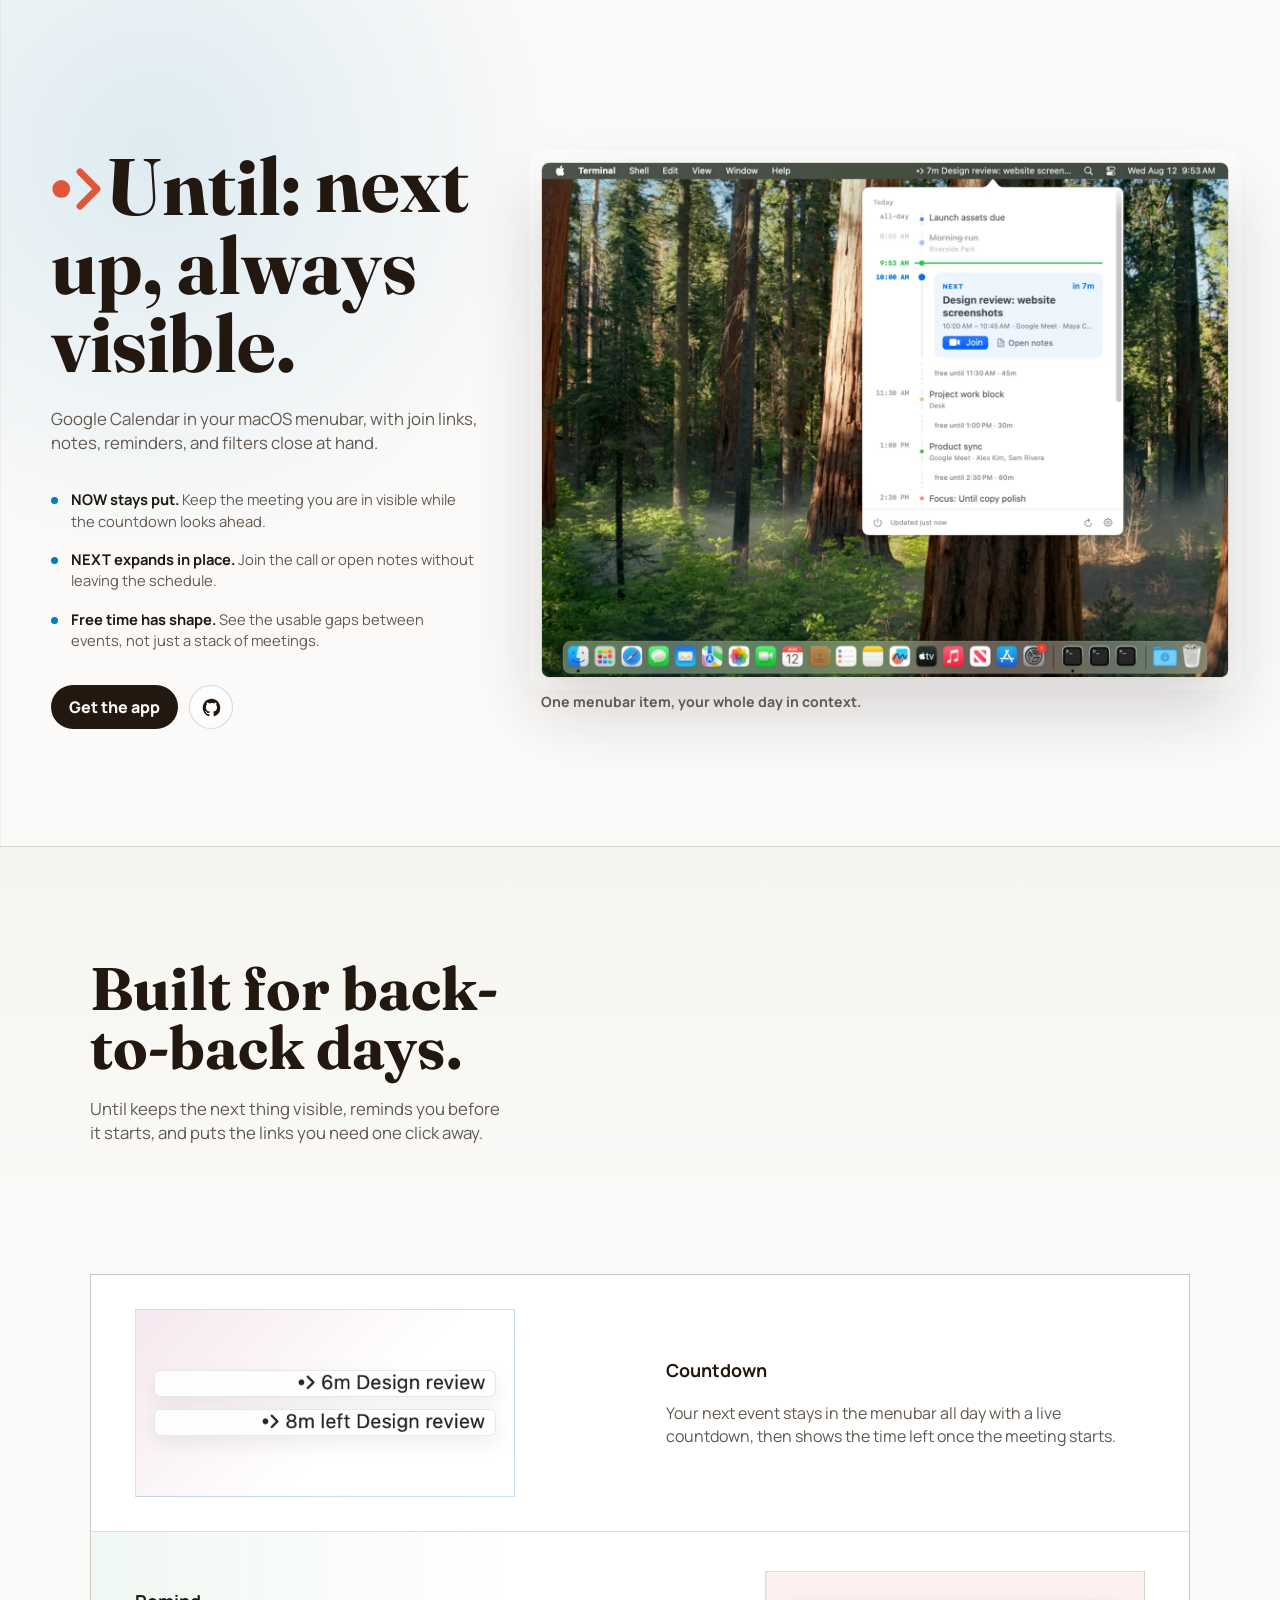
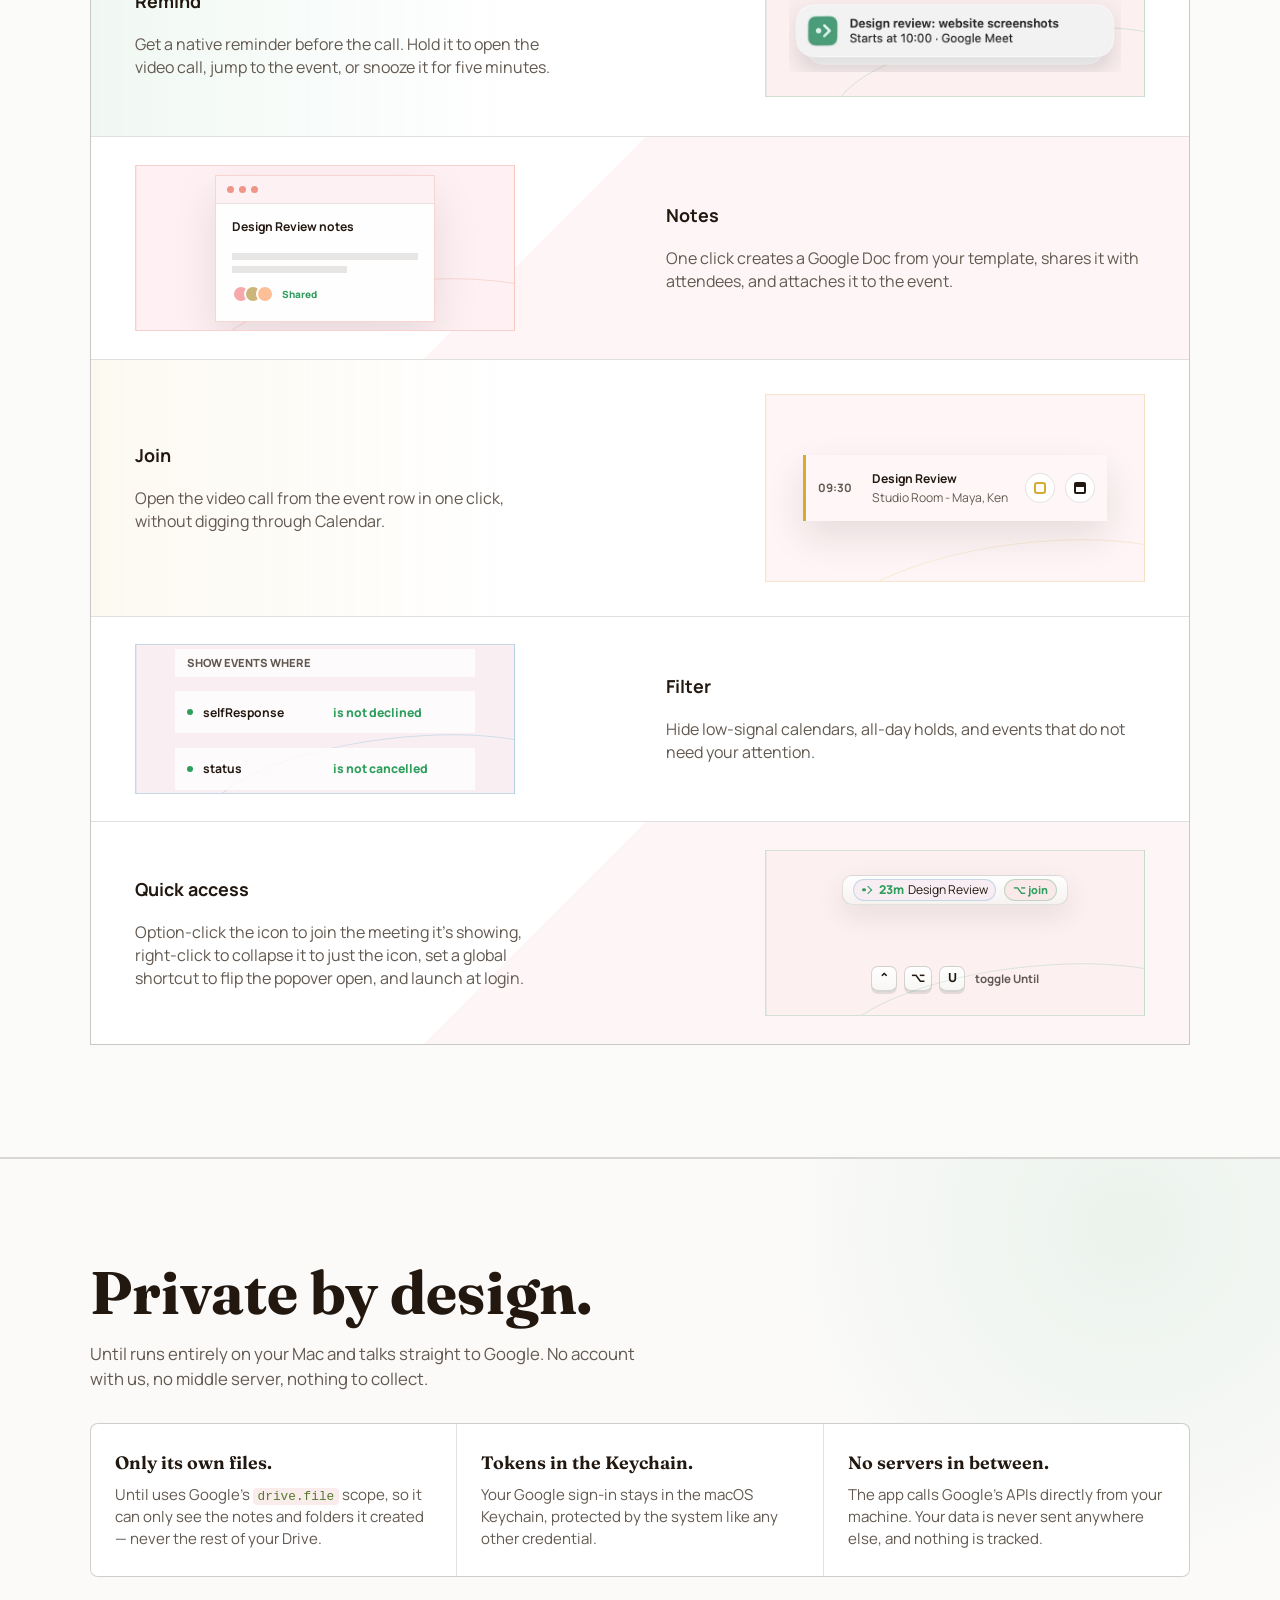
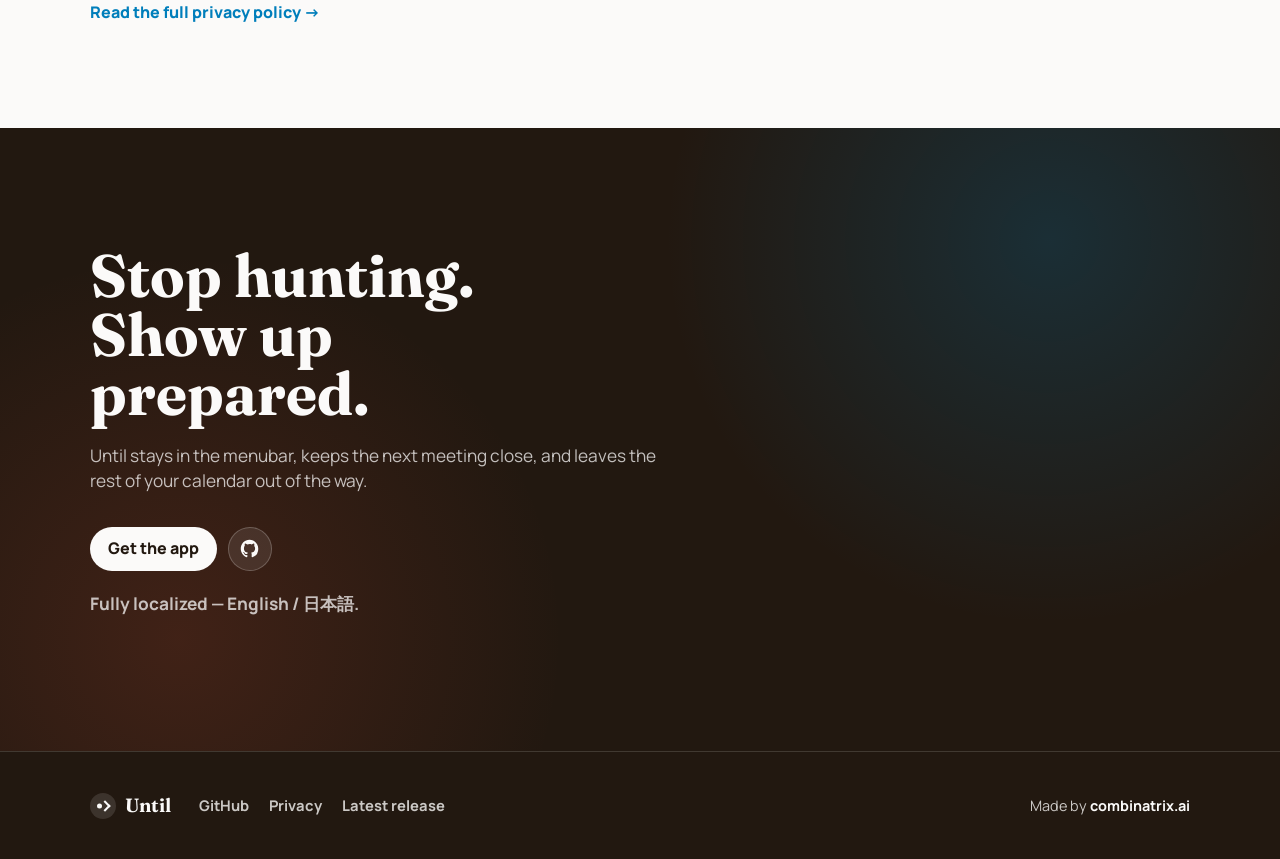
==== docs/index.html @ 4bdb77dd "Replace the two invented feature mocks with real captures Both tiles drew UI the app does not have. " ====
<!doctype html>
<html lang="en">
  <head>
    <meta charset="utf-8" />
    <meta name="viewport" content="width=device-width, initial-scale=1" />
    <title>Until - Google Calendar in your macOS menubar</title>
    <meta
      name="description"
      content="Until keeps your next Google Calendar event in the macOS menubar and shows your day on one continuous timeline, with quick join links, meeting notes, reminders, and precise filters."
    />
    <meta property="og:type" content="website" />
    <meta property="og:title" content="Until - Google Calendar in your macOS menubar" />
    <meta
      property="og:description"
      content="Your next event stays in the macOS menubar while your whole day remains visible on one continuous timeline. One-click join, notes, reminders, and precise filters."
    />
    <meta property="og:image" content="https://combinatrix-ai.github.io/until/site-preview-desktop.png" />
    <meta property="og:image:width" content="1440" />
    <meta property="og:image:height" content="900" />
    <meta property="og:url" content="https://combinatrix-ai.github.io/until/" />
    <meta name="twitter:card" content="summary_large_image" />
    <meta name="twitter:title" content="Until - Google Calendar in your macOS menubar" />
    <meta
      name="twitter:description"
      content="Your next event stays in the macOS menubar while your whole day remains visible on one continuous timeline. One-click join, notes, reminders, and precise filters."
    />
    <meta name="twitter:image" content="https://combinatrix-ai.github.io/until/site-preview-desktop.png" />
    <link rel="preconnect" href="https://fonts.googleapis.com" />
    <link rel="preconnect" href="https://fonts.gstatic.com" crossorigin />
    <link
      href="https://fonts.googleapis.com/css2?family=Fraunces:opsz,wght@9..144,650;9..144,780&amp;family=Manrope:wght@400;520;620;720;800&amp;display=swap"
      rel="stylesheet"
    />
    <link rel="stylesheet" href="styles.css?v=20260811-real-captures" />
    <script>document.documentElement.classList.add("js");</script>
  </head>
  <body>
    <a class="skip-link" href="#main-content">Skip to content</a>
    <main id="top">
      <section class="hero" id="main-content" aria-labelledby="hero-title">
        <div class="hero-shell">
          <div class="desktop-copy">
            <h1 id="hero-title">
              <span class="hero-brand">
                <svg class="hero-mark" viewBox="4 5 15 14" aria-hidden="true">
                  <circle cx="7" cy="12" r="2.6" />
                  <path d="M12.5 7 17.5 12 12.5 17" />
                </svg>
                Until:
              </span>
              next up, always visible.
            </h1>
            <p>
              Google Calendar in your macOS menubar, with join links, notes, reminders, and filters close at hand.
            </p>
            <ul class="hero-points">
              <li><strong>NOW stays put.</strong> Keep the meeting you are in visible while the countdown looks ahead.</li>
              <li><strong>NEXT expands in place.</strong> Join the call or open notes without leaving the schedule.</li>
              <li><strong>Free time has shape.</strong> See the usable gaps between events, not just a stack of meetings.</li>
            </ul>
            <div class="hero-actions">
              <a class="primary-action" href="https://github.com/combinatrix-ai/until/releases/latest">Get the app</a>
              <a class="icon-action" href="https://github.com/combinatrix-ai/until" aria-label="View on GitHub">
                <svg viewBox="0 0 24 24" aria-hidden="true">
                  <path
                    d="M12 2C6.48 2 2 6.58 2 12.24c0 4.52 2.86 8.35 6.84 9.7.5.09.68-.22.68-.49 0-.24-.01-1.04-.01-1.88-2.51.47-3.16-.63-3.36-1.21-.11-.3-.6-1.21-1.03-1.45-.35-.19-.85-.66-.01-.67.79-.01 1.35.74 1.54 1.05.9 1.55 2.34 1.11 2.91.85.09-.67.35-1.11.64-1.37-2.22-.26-4.55-1.14-4.55-5.05 0-1.11.39-2.02 1.03-2.73-.1-.26-.45-1.3.1-2.7 0 0 .84-.28 2.75 1.04A9.28 9.28 0 0 1 12 6.99c.85 0 1.71.12 2.51.35 1.91-1.32 2.75-1.04 2.75-1.04.55 1.4.2 2.44.1 2.7.64.71 1.03 1.62 1.03 2.73 0 3.92-2.34 4.79-4.57 5.05.36.32.68.94.68 1.9 0 1.37-.01 2.47-.01 2.81 0 .27.18.59.69.49A10.09 10.09 0 0 0 22 12.24C22 6.58 17.52 2 12 2Z"
                  />
                </svg>
              </a>
            </div>
          </div>

          <figure class="hero-shot">
            <img
              src="until-timeline-hero.webp"
              width="1440"
              height="1080"
              alt="Until open from the macOS menubar, showing the current time, an expanded next event, free gaps, and the rest of the day's events on one timeline."
            />
            <figcaption>One menubar item, your whole day in context.</figcaption>
          </figure>
        </div>
      </section>

      <section class="workflow" id="workflow" aria-labelledby="workflow-title">
        <div class="section-copy">
          <h2 id="workflow-title">Built for back-to-back days.</h2>
          <p>
            Until keeps the next thing visible, reminds you before it starts, and
            puts the links you need one click away.
          </p>
        </div>
        <div class="workflow-grid">
          <article>
            <div class="feature-visual glance-visual" aria-hidden="true">
              <div class="menubar-strip">
                <img
                  src="until-menubar-next.webp"
                  width="245"
                  height="25"
                  loading="lazy"
                  alt="The macOS menubar showing Until counting down: 6m until Design review."
                />
              </div>
              <div class="menubar-strip">
                <img
                  src="until-menubar-live.webp"
                  width="293"
                  height="25"
                  loading="lazy"
                  alt="The same menubar item once the meeting has started: 8m left of Design review."
                />
              </div>
            </div>
            <h3>Countdown</h3>
            <p>Your next event stays in the menubar all day with a live countdown, then shows the time left once the meeting starts.</p>
          </article>
          <article>
            <div class="feature-visual remind-visual">
              <img
                src="until-notification.webp"
                width="718"
                height="162"
                loading="lazy"
                alt="A macOS notification from Until reading &quot;Design review: website screenshots — Starts at 10:00 · Google Meet&quot;."
              />
            </div>
            <h3>Remind</h3>
            <p>Get a native reminder before the call. Hold it to open the video call, jump to the event, or snooze it for five minutes.</p>
          </article>
          <article>
            <div class="feature-visual prepare-visual" aria-hidden="true">
              <div class="mini-doc">
                <div class="doc-toolbar">
                  <span></span>
                  <span></span>
                  <span></span>
                </div>
                <strong>Design Review notes</strong>
                <i></i>
                <i></i>
                <div class="doc-share">
                  <span></span>
                  <span></span>
                  <span></span>
                  <em>Shared</em>
                </div>
              </div>
            </div>
            <h3>Notes</h3>
            <p>One click creates a Google Doc from your template, shares it with attendees, and attaches it to the event.</p>
          </article>
          <article>
            <div class="feature-visual join-visual" aria-hidden="true">
              <div class="mini-event-row">
                <time>09:30</time>
                <div>
                  <strong>Design Review</strong>
                  <em>Studio Room - Maya, Ken</em>
                </div>
                <span class="join-icon video"></span>
                <span class="join-icon doc"></span>
              </div>
            </div>
            <h3>Join</h3>
            <p>Open the video call from the event row in one click, without digging through Calendar.</p>
          </article>
          <article>
            <div class="feature-visual filter-visual" aria-hidden="true">
              <div class="mini-rule rule-head">
                <span>Show events where</span>
              </div>
              <div class="mini-rule active">
                <span class="rule-bullet"></span>
                <strong>selfResponse</strong>
                <em>is not declined</em>
              </div>
              <div class="mini-rule active">
                <span class="rule-bullet"></span>
                <strong>status</strong>
                <em>is not cancelled</em>
              </div>
            </div>
            <h3>Filter</h3>
            <p>Hide low-signal calendars, all-day holds, and events that do not need your attention.</p>
          </article>
          <article>
            <div class="feature-visual access-visual" aria-hidden="true">
              <div class="mini-menubar">
                <span class="status-pill">
                  <span class="brand-mark micro"><span></span><i></i></span>
                  <b>23m</b>
                  Design Review
                </span>
                <span class="pill-alt">⌥ join</span>
              </div>
              <div class="keycap-row">
                <kbd>⌃</kbd>
                <kbd>⌥</kbd>
                <kbd>U</kbd>
                <span>toggle Until</span>
              </div>
            </div>
            <h3>Quick access</h3>
            <p>Option-click the icon to join the meeting it's showing, right-click to collapse it to just the icon, set a global shortcut to flip the popover open, and launch at login.</p>
          </article>
        </div>
      </section>

      <section class="privacy" id="privacy" aria-labelledby="privacy-title">
        <div class="privacy-inner">
          <div class="section-copy">
            <h2 id="privacy-title">Private by design.</h2>
            <p>
              Until runs entirely on your Mac and talks straight to Google. No
              account with us, no middle server, nothing to collect.
            </p>
          </div>
          <ul class="privacy-points">
            <li>
              <strong>Only its own files.</strong>
              <span>Until uses Google's <code>drive.file</code> scope, so it can only see the notes and folders it created &mdash; never the rest of your Drive.</span>
            </li>
            <li>
              <strong>Tokens in the Keychain.</strong>
              <span>Your Google sign-in stays in the macOS Keychain, protected by the system like any other credential.</span>
            </li>
            <li>
              <strong>No servers in between.</strong>
              <span>The app calls Google's APIs directly from your machine. Your data is never sent anywhere else, and nothing is tracked.</span>
            </li>
          </ul>
          <a class="privacy-link" href="privacy.html">Read the full privacy policy &rarr;</a>
        </div>
      </section>

      <section class="closing-cta" aria-labelledby="closing-title">
        <div>
          <h2 id="closing-title">Stop hunting. Show up prepared.</h2>
          <p>
            Until stays in the menubar, keeps the next meeting close, and leaves
            the rest of your calendar out of the way.
          </p>
          <div class="closing-actions">
            <a class="primary-action" href="https://github.com/combinatrix-ai/until/releases/latest">Get the app</a>
            <a class="icon-action" href="https://github.com/combinatrix-ai/until" aria-label="View on GitHub">
              <svg viewBox="0 0 24 24" aria-hidden="true">
                <path
                  d="M12 2C6.48 2 2 6.58 2 12.24c0 4.52 2.86 8.35 6.84 9.7.5.09.68-.22.68-.49 0-.24-.01-1.04-.01-1.88-2.51.47-3.16-.63-3.36-1.21-.11-.3-.6-1.21-1.03-1.45-.35-.19-.85-.66-.01-.67.79-.01 1.35.74 1.54 1.05.9 1.55 2.34 1.11 2.91.85.09-.67.35-1.11.64-1.37-2.22-.26-4.55-1.14-4.55-5.05 0-1.11.39-2.02 1.03-2.73-.1-.26-.45-1.3.1-2.7 0 0 .84-.28 2.75 1.04A9.28 9.28 0 0 1 12 6.99c.85 0 1.71.12 2.51.35 1.91-1.32 2.75-1.04 2.75-1.04.55 1.4.2 2.44.1 2.7.64.71 1.03 1.62 1.03 2.73 0 3.92-2.34 4.79-4.57 5.05.36.32.68.94.68 1.9 0 1.37-.01 2.47-.01 2.81 0 .27.18.59.69.49A10.09 10.09 0 0 0 22 12.24C22 6.58 17.52 2 12 2Z"
                />
              </svg>
            </a>
          </div>
          <p class="lang-note">Fully localized &mdash; English / 日本語.</p>
        </div>
      </section>

      <footer class="site-footer">
        <div class="footer-inner">
          <a class="footer-brand" href="#top">
            <span class="brand-mark small"><span></span><i></i></span>
            Until
          </a>
          <nav class="footer-links" aria-label="Footer">
            <a href="https://github.com/combinatrix-ai/until">GitHub</a>
            <a href="privacy.html">Privacy</a>
            <a href="https://github.com/combinatrix-ai/until/releases/latest">Latest release</a>
          </nav>
          <p class="footer-made">Made by <a href="https://combinatrix.ai">combinatrix.ai</a></p>
        </div>
      </footer>

    </main>

    <script src="script.js"></script>
  </body>
</html>
---- docs/styles.css ----
:root {
  color-scheme: light;
  --paper: oklch(98.6% 0.0015 95);
  --paper-2: oklch(96.4% 0.003 95);
  --ink: oklch(22% 0.022 60);
  --muted: oklch(47% 0.018 65);
  --line: oklch(88% 0.004 95);
  --white: oklch(100% 0 0);
  --blue: oklch(56% 0.14 236);
  --green: oklch(62% 0.14 153);
  --coral: oklch(63% 0.18 33);
  --gold: oklch(76% 0.14 87);
  --shadow: 0 24px 60px color-mix(in oklch, var(--ink) 12%, transparent);
  --radius: 8px;
  --hero-card-width: 390px;
  --display: "Fraunces", Georgia, serif;
  --body: "Manrope", "Avenir Next", sans-serif;
}

* {
  box-sizing: border-box;
}

html {
  scroll-behavior: smooth;
}

body {
  margin: 0;
  background: var(--paper);
  color: var(--ink);
  font-family: var(--body);
  line-height: 1.45;
  overflow-x: hidden;
  text-rendering: optimizeLegibility;
}

.skip-link {
  position: fixed;
  z-index: 4;
  top: 12px;
  left: 12px;
  padding: 10px 14px;
  border-radius: 6px;
  background: var(--ink);
  color: var(--paper);
  font-weight: 800;
  transform: translateY(-180%);
  transition: transform 180ms ease;
}

.skip-link:focus {
  transform: translateY(0);
}

a {
  color: inherit;
  text-decoration: none;
}

button,
a {
  -webkit-tap-highlight-color: transparent;
}

.brand-mark {
  position: relative;
  display: inline-block;
  flex: 0 0 auto;
  width: 23px;
  height: 23px;
  color: var(--ink);
}

.brand-mark span {
  position: absolute;
  left: 4px;
  top: 50%;
  width: 5px;
  height: 5px;
  border-radius: 50%;
  background: currentColor;
  transform: translateY(-50%);
}

.brand-mark i {
  position: absolute;
  right: 4px;
  top: 50%;
  width: 8px;
  height: 8px;
  border-top: 2px solid currentColor;
  border-right: 2px solid currentColor;
  transform: translateY(-50%) rotate(45deg);
  transform-origin: center;
}

.brand-mark.small {
  color: var(--blue);
  background: color-mix(in oklch, var(--blue) 14%, transparent);
  border-radius: 50%;
  width: 38px;
  height: 38px;
}

.brand-mark.small span {
  left: 10px;
}

.brand-mark.small i {
  right: 10px;
}

.hero {
  min-height: min(94svh, 980px);
  padding: clamp(42px, 6vw, 82px) clamp(18px, 4vw, 60px) 44px;
  background:
    linear-gradient(90deg, color-mix(in oklch, var(--ink) 4%, transparent) 0 1px, transparent 1px 92px),
    radial-gradient(circle at 12% 18%, color-mix(in oklch, var(--blue) 12%, transparent), transparent 26rem),
    var(--paper);
}

.hero-shell {
  display: grid;
  grid-template-columns: minmax(320px, 0.62fr) minmax(520px, 1fr);
  gap: clamp(34px, 5vw, 80px);
  align-items: center;
  max-width: 1440px;
  min-height: min(calc(94svh - 126px), 840px);
  margin-inline: auto;
}

.desktop-copy {
  position: relative;
  z-index: 2;
  max-width: 760px;
}

h1,
h2,
h3,
p {
  margin-block-start: 0;
}

h1,
h2 {
  font-family: var(--display);
  line-height: 0.98;
  letter-spacing: 0;
}

h1 {
  margin-bottom: 24px;
  max-width: 12ch;
  font-size: 5rem;
}

.hero-brand {
  display: inline-flex;
  align-items: center;
  gap: 0.04em;
}

.hero-mark {
  width: 0.64em;
  height: 0.64em;
  color: var(--coral);
  flex: 0 0 auto;
  overflow: visible;
  transform: translateY(0.03em);
}

.hero-mark circle {
  fill: currentColor;
}

.hero-mark path {
  fill: none;
  stroke: currentColor;
  stroke-linecap: round;
  stroke-linejoin: round;
  stroke-width: 2;
}

h2 {
  margin-bottom: 20px;
  max-width: 12ch;
  font-size: 3.75rem;
}

h3 {
  margin-bottom: 10px;
  font-size: 1.12rem;
}

.desktop-copy > p,
.section-copy > p {
  max-width: 58ch;
  color: var(--muted);
  font-size: 1.05rem;
}

.hero-points {
  display: grid;
  gap: 17px;
  margin: 34px 0 0;
  padding: 0;
  list-style: none;
}

.hero-points li {
  position: relative;
  max-width: 48ch;
  padding-left: 20px;
  color: var(--muted);
  font-size: 0.92rem;
}

.hero-points li::before {
  content: "";
  position: absolute;
  left: 0;
  top: 0.54em;
  width: 7px;
  height: 7px;
  border-radius: 50%;
  background: var(--blue);
}

.hero-points strong {
  color: var(--ink);
}

.hero-actions {
  display: flex;
  flex-wrap: nowrap;
  gap: 11px;
  margin-top: 34px;
}

.hero-shot {
  margin: 0;
  align-self: center;
}

.hero-shot img {
  display: block;
  width: 100%;
  height: auto;
  border: 1px solid color-mix(in oklch, var(--ink) 14%, transparent);
  border-radius: 8px;
  box-shadow:
    0 30px 70px color-mix(in oklch, var(--ink) 18%, transparent),
    0 0 0 12px color-mix(in oklch, var(--white) 70%, transparent);
}

.hero-shot figcaption {
  margin-top: 14px;
  color: var(--muted);
  font-size: 0.88rem;
  font-weight: 720;
}

.primary-action,
.icon-action {
  display: inline-flex;
  align-items: center;
  justify-content: center;
  min-height: 44px;
  border-radius: 999px;
  font-weight: 800;
}

.primary-action {
  padding: 0 18px;
}

.primary-action {
  background: var(--ink);
  color: var(--paper);
}

.icon-action {
  width: 44px;
  border: 1px solid color-mix(in oklch, var(--ink) 16%, transparent);
  background: color-mix(in oklch, var(--white) 62%, transparent);
}

.icon-action svg {
  width: 21px;
  height: 21px;
  fill: currentColor;
}

time {
  color: var(--muted);
  font-size: 0.76rem;
  font-weight: 720;
}


.workflow {
  display: grid;
  grid-template-columns: minmax(260px, 0.7fr) minmax(320px, 1fr);
  gap: min(8vw, 112px);
  align-items: start;
  padding: 112px clamp(24px, 7%, 112px);
  border-block: 1px solid var(--line);
  background:
    linear-gradient(180deg, color-mix(in oklch, var(--blue) 4%, var(--paper)) 0, var(--paper) 440px);
}

.workflow-grid {
  grid-column: 1 / -1;
  display: grid;
  grid-template-columns: minmax(0, 1fr);
  gap: 1px;
  margin-top: 10px;
  background: color-mix(in oklch, var(--ink) 12%, transparent);
  border: 1px solid color-mix(in oklch, var(--ink) 12%, transparent);
}

.workflow > *,
.workflow-grid,
.workflow-grid article {
  min-width: 0;
}

.workflow-grid article {
  --accent: var(--blue);
  display: grid;
  grid-template-columns: minmax(280px, 1fr) minmax(280px, 1fr);
  grid-template-rows: auto auto;
  column-gap: clamp(26px, 4vw, 54px);
  row-gap: 8px;
  align-items: center;
  min-height: 222px;
  width: 100%;
  max-width: 1120px;
  margin-inline: auto;
  padding: 24px clamp(24px, 4vw, 44px);
  background: var(--white);
}

.workflow-grid article:nth-child(even) {
  background:
    linear-gradient(90deg, color-mix(in oklch, var(--accent) 7%, transparent), transparent 38%),
    var(--white);
}

.workflow-grid article:nth-child(3n) {
  background:
    linear-gradient(135deg, transparent 0 42%, color-mix(in oklch, var(--accent) 6%, var(--white)) 42% 100%),
    var(--white);
}

.workflow-grid article:nth-child(1) {
  --accent: var(--blue);
}

.workflow-grid article:nth-child(2) {
  --accent: var(--green);
}

.workflow-grid article:nth-child(3) {
  --accent: var(--coral);
}

.workflow-grid article:nth-child(4) {
  --accent: var(--gold);
}

.workflow-grid article:nth-child(5) {
  --accent: var(--blue);
}

.workflow-grid article:nth-child(6) {
  --accent: var(--green);
}

.workflow-grid article:nth-child(1),
.workflow-grid article:nth-child(4) {
  min-height: 256px;
}

.workflow-grid article:nth-child(2),
.workflow-grid article:nth-child(5) {
  min-height: 204px;
}

.feature-visual {
  --mock-height: 166px;
  position: relative;
  display: grid;
  place-items: center;
  height: var(--mock-height);
  grid-column: 1;
  grid-row: 1 / span 2;
  width: 100%;
  max-width: 380px;
  margin: 0;
  border: 1px solid color-mix(in oklch, var(--accent) 20%, transparent);
  background:
    linear-gradient(90deg, color-mix(in oklch, var(--accent) 8%, transparent) 0 1px, transparent 1px 42px),
    color-mix(in oklch, var(--accent) 9%, var(--white));
  overflow: hidden;
}

/* The reminder is a real capture of the macOS banner rather than a mock, so it
   sits on the tile's tint with its own transparency instead of being restyled. */
.remind-visual img {
  position: relative;
  z-index: 1;
  width: min(100%, 332px);
  height: auto;
}

.workflow-grid article h3,
.workflow-grid article p {
  grid-column: 2;
}

.workflow-grid article .feature-visual {
  justify-self: start;
}

.workflow-grid article:nth-child(even) .feature-visual {
  grid-column: 2;
  justify-self: end;
}

.workflow-grid article:nth-child(even) h3,
.workflow-grid article:nth-child(even) p {
  grid-column: 1;
}

.workflow-grid article h3 {
  align-self: end;
}

.workflow-grid article p {
  align-self: start;
  max-width: 48ch;
}

.workflow-grid article:nth-child(even) p {
  max-width: 42ch;
}

.workflow-grid article:nth-child(1) .feature-visual,
.workflow-grid article:nth-child(4) .feature-visual {
  --mock-height: 188px;
}

.workflow-grid article:nth-child(2) .feature-visual,
.workflow-grid article:nth-child(5) .feature-visual {
  --mock-height: 150px;
}

/* A real banner is wide and short, so this tile tracks it rather than leaving
   a mock-sized band half empty. Placed after the bands so it wins on order
   rather than by tying the rule to a card position. */
.workflow-grid article .feature-visual.remind-visual {
  --mock-height: 126px;
}

.feature-visual::before {
  content: "";
  position: absolute;
  inset: auto -18% -46% 18%;
  height: 122px;
  border: 1px solid color-mix(in oklch, var(--accent) 16%, transparent);
  border-radius: 50%;
  transform: rotate(-7deg);
}

.mini-menubar,
.mini-doc,
.mini-event-row,
.mini-rule {
  position: relative;
  z-index: 1;
  color: var(--ink);
  font-size: 0.76rem;
}

.glance-visual {
  /* Two auto rows would each take half the band and drift apart; pack them so
     the pair reads as one before/after. */
  align-content: center;
  justify-items: center;
  gap: 12px;
  padding: 0 18px;
  background:
    linear-gradient(135deg, color-mix(in oklch, var(--blue) 13%, var(--white)) 0%, var(--white) 58%),
    color-mix(in oklch, var(--accent) 7%, var(--white));
}

.glance-visual::before {
  display: none;
}

/* The two states are real captures of the menubar item; only the bar they sit
   in is drawn here, so the item keeps its own pixels and transparency. */
.menubar-strip {
  display: flex;
  justify-content: flex-end;
  align-items: center;
  width: 100%;
  padding: 3px 10px;
  border: 1px solid color-mix(in oklch, var(--ink) 10%, transparent);
  border-radius: 6px;
  background: color-mix(in oklch, var(--white) 86%, transparent);
  box-shadow: 0 8px 20px color-mix(in oklch, var(--ink) 7%, transparent);
}

.menubar-strip img {
  display: block;
  height: 19px;
  width: auto;
  max-width: 100%;
}

.mini-menubar {
  display: flex;
  align-items: center;
  justify-content: center;
  width: 100%;
  min-height: 30px;
  padding: 0 10px;
  border-bottom: 1px solid color-mix(in oklch, var(--ink) 12%, transparent);
  background:
    linear-gradient(180deg, color-mix(in oklch, var(--white) 92%, transparent), color-mix(in oklch, var(--paper-2) 72%, transparent));
  box-shadow: 0 10px 28px color-mix(in oklch, var(--ink) 9%, transparent);
  backdrop-filter: blur(18px) saturate(1.08);
}

.status-pill {
  display: flex;
  align-items: center;
  min-width: 0;
}

.status-pill {
  gap: 4px;
  max-width: min(82%, 210px);
  min-height: 22px;
  padding: 0 8px 0 5px;
  border-radius: 999px;
  background: color-mix(in oklch, var(--blue) 10%, var(--white));
  box-shadow: inset 0 0 0 1px color-mix(in oklch, var(--blue) 20%, transparent);
  color: var(--ink);
  white-space: nowrap;
  overflow: hidden;
  text-overflow: ellipsis;
}

.status-pill b {
  color: var(--accent);
  font-weight: 800;
}

.brand-mark.micro {
  width: 17px;
  height: 17px;
  color: var(--accent);
}

.brand-mark.micro span {
  left: 4px;
  width: 3.5px;
  height: 3.5px;
}

.brand-mark.micro i {
  right: 4px;
  width: 6px;
  height: 6px;
  border-width: 1.5px;
}

.access-visual {
  grid-auto-flow: row;
  place-items: center;
  gap: 14px;
  padding: 0 16px;
}

.access-visual .mini-menubar {
  width: auto;
  gap: 8px;
  justify-content: center;
  border: 1px solid color-mix(in oklch, var(--ink) 12%, transparent);
  border-radius: 10px;
}

.access-visual .status-pill {
  max-width: 170px;
}

.pill-alt {
  display: inline-flex;
  align-items: center;
  min-height: 22px;
  padding: 0 9px;
  border-radius: 999px;
  background: color-mix(in oklch, var(--accent) 14%, var(--white));
  box-shadow: inset 0 0 0 1px color-mix(in oklch, var(--accent) 28%, transparent);
  color: var(--accent);
  font-size: 0.68rem;
  font-weight: 800;
  white-space: nowrap;
}

.keycap-row {
  display: flex;
  align-items: center;
  gap: 7px;
  color: var(--muted);
  font-size: 0.72rem;
  font-weight: 720;
}

.keycap-row kbd {
  display: grid;
  place-items: center;
  min-width: 26px;
  height: 26px;
  padding: 0 6px;
  border: 1px solid color-mix(in oklch, var(--ink) 18%, transparent);
  border-bottom-width: 2px;
  border-radius: 7px;
  background: linear-gradient(180deg, var(--white), color-mix(in oklch, var(--paper-2) 70%, var(--white)));
  box-shadow: 0 2px 0 color-mix(in oklch, var(--ink) 10%, transparent);
  color: var(--ink);
  font-family: var(--body);
  font-size: 0.78rem;
  font-weight: 800;
}

.keycap-row span {
  margin-left: 3px;
}

.mini-doc {
  display: grid;
  width: min(100%, 220px);
  padding: 0 16px 18px;
  border: 1px solid color-mix(in oklch, var(--accent) 24%, transparent);
  background: color-mix(in oklch, var(--white) 91%, transparent);
  box-shadow: 0 18px 42px color-mix(in oklch, var(--ink) 10%, transparent);
}

.doc-toolbar {
  display: flex;
  gap: 5px;
  align-items: center;
  height: 28px;
  margin: 0 -16px 14px;
  padding: 0 11px;
  border-bottom: 1px solid color-mix(in oklch, var(--ink) 8%, transparent);
  background: color-mix(in oklch, var(--accent) 8%, var(--white));
}

.doc-toolbar span {
  width: 7px;
  height: 7px;
  border-radius: 999px;
  background: color-mix(in oklch, var(--accent) 58%, transparent);
}

.mini-doc strong {
  margin-bottom: 12px;
}

.mini-doc i {
  display: block;
  width: 100%;
  height: 7px;
  margin-top: 6px;
  background: color-mix(in oklch, var(--ink) 10%, transparent);
}

.mini-doc i:last-of-type {
  width: 62%;
}

.doc-share {
  display: flex;
  align-items: center;
  gap: 0;
  margin-top: 12px;
  color: var(--green);
  font-size: 0.62rem;
  font-style: normal;
  font-weight: 800;
}

.doc-share span {
  width: 18px;
  height: 18px;
  border: 2px solid var(--white);
  border-radius: 999px;
  background: color-mix(in oklch, var(--accent) 52%, var(--white));
}

.doc-share span + span {
  margin-left: -6px;
}

.doc-share span:nth-child(2) {
  background: color-mix(in oklch, var(--green) 58%, var(--white));
}

.doc-share span:nth-child(3) {
  background: color-mix(in oklch, var(--gold) 62%, var(--white));
}

.doc-share em {
  margin-left: 8px;
  font-style: normal;
}

.mini-event-row {
  display: grid;
  grid-template-columns: 44px minmax(0, 1fr) 30px 30px;
  gap: 10px;
  align-items: center;
  width: min(100%, 304px);
  min-height: 66px;
  padding: 0 12px;
  border-left: 3px solid var(--accent);
  background: color-mix(in oklch, var(--accent) 8%, var(--white));
  box-shadow: 0 16px 38px color-mix(in oklch, var(--ink) 11%, transparent);
}

.mini-event-row time {
  font-size: 0.72rem;
}

.mini-event-row strong {
  display: block;
  overflow: hidden;
  text-overflow: ellipsis;
  white-space: nowrap;
}

.mini-event-row em {
  display: block;
  margin-top: 2px;
  overflow: hidden;
  color: var(--muted);
  font-style: normal;
  text-overflow: ellipsis;
  white-space: nowrap;
}

.join-icon {
  position: relative;
  width: 30px;
  height: 30px;
  border: 1px solid color-mix(in oklch, var(--ink) 12%, transparent);
  border-radius: 999px;
  background: var(--white);
}

.join-icon::before {
  content: "";
  position: absolute;
  inset: 8px;
  border: 2px solid var(--accent);
  border-radius: 3px;
}

.join-icon.doc::before {
  border-color: var(--ink);
  border-radius: 2px;
  border-top-width: 5px;
}

.filter-visual {
  gap: 8px;
}

.mini-rule {
  display: grid;
  grid-template-columns: 6px minmax(0, 0.48fr) minmax(0, 0.52fr);
  gap: 10px;
  align-items: center;
  width: min(100%, 300px);
  min-height: 42px;
  padding: 0 12px;
  background: color-mix(in oklch, var(--white) 78%, transparent);
}

.mini-rule.rule-head {
  display: flex;
  min-height: 28px;
  color: var(--muted);
  font-size: 0.7rem;
  font-weight: 800;
  text-transform: uppercase;
}

.rule-bullet {
  width: 6px;
  height: 6px;
  border-radius: 999px;
  background: var(--green);
}

.mini-rule strong {
  overflow: hidden;
  text-overflow: ellipsis;
  white-space: nowrap;
}

.mini-rule em {
  color: var(--green);
  font-style: normal;
  font-weight: 800;
}

.workflow-grid p {
  margin: 0;
  color: var(--muted);
}

/* Reveal-on-scroll is gated behind html.js so content stays visible when
   JavaScript is unavailable. */
html.js .workflow-grid article {
  opacity: 0;
  transform: translateY(18px);
  transition: opacity 520ms ease, transform 520ms cubic-bezier(0.16, 1, 0.3, 1);
}

html.js .workflow-grid article.is-visible {
  opacity: 1;
  transform: translateY(0);
}

.closing-cta {
  padding: 118px clamp(24px, 7%, 112px);
  background:
    radial-gradient(circle at 82% 18%, color-mix(in oklch, var(--blue) 22%, transparent), transparent 24rem),
    radial-gradient(circle at 14% 82%, color-mix(in oklch, var(--coral) 16%, transparent), transparent 24rem),
    var(--ink);
  color: var(--paper);
}

.closing-cta h2 {
  max-width: 13ch;
}

.closing-cta p {
  max-width: 52ch;
  color: color-mix(in oklch, var(--paper) 74%, transparent);
  font-size: 1.08rem;
}

.closing-actions {
  display: flex;
  flex-wrap: nowrap;
  gap: 11px;
  margin-top: 34px;
}

.closing-actions .primary-action {
  background: var(--paper);
  color: var(--ink);
}

.closing-actions .icon-action {
  border-color: color-mix(in oklch, var(--paper) 22%, transparent);
  background: color-mix(in oklch, var(--paper) 9%, transparent);
  color: var(--paper);
}

.privacy {
  padding: 104px clamp(24px, 7%, 112px);
  border-top: 1px solid var(--line);
  background:
    radial-gradient(circle at 88% 12%, color-mix(in oklch, var(--green) 8%, transparent), transparent 22rem),
    var(--paper);
}

.privacy-inner {
  max-width: 1120px;
  margin-inline: auto;
}

.privacy .section-copy h2 {
  max-width: 14ch;
}

.privacy-points {
  display: grid;
  grid-template-columns: repeat(3, minmax(0, 1fr));
  gap: 1px;
  margin: 32px 0 0;
  padding: 0;
  list-style: none;
  background: color-mix(in oklch, var(--ink) 10%, transparent);
  border: 1px solid color-mix(in oklch, var(--ink) 10%, transparent);
  border-radius: var(--radius);
  overflow: hidden;
}

.privacy-points li {
  display: grid;
  gap: 8px;
  align-content: start;
  padding: 26px 24px;
  background: var(--white);
}

.privacy-points strong {
  font-family: var(--display);
  font-size: 1.12rem;
  font-weight: 650;
}

.privacy-points span {
  color: var(--muted);
  font-size: 0.94rem;
}

.privacy-points code {
  padding: 1px 5px;
  border-radius: 4px;
  background: color-mix(in oklch, var(--green) 12%, var(--white));
  color: color-mix(in oklch, var(--green) 78%, var(--ink));
  font-family: "SF Mono", ui-monospace, Menlo, monospace;
  font-size: 0.85em;
}

.privacy-link {
  display: inline-flex;
  margin-top: 24px;
  color: var(--blue);
  font-weight: 800;
}

.privacy-link:hover {
  text-decoration: underline;
}

.lang-note {
  margin-top: 20px;
  color: color-mix(in oklch, var(--paper) 64%, transparent);
  font-size: 0.9rem;
  font-weight: 720;
}

.site-footer {
  padding: 40px clamp(24px, 7%, 112px);
  border-top: 1px solid color-mix(in oklch, var(--paper) 14%, transparent);
  background: var(--ink);
  color: color-mix(in oklch, var(--paper) 78%, transparent);
}

.footer-inner {
  display: flex;
  flex-wrap: wrap;
  align-items: center;
  gap: 18px 28px;
  max-width: 1120px;
  margin-inline: auto;
}

.footer-brand {
  display: inline-flex;
  align-items: center;
  gap: 9px;
  color: var(--paper);
  font-family: var(--display);
  font-size: 1.2rem;
  font-weight: 650;
}

.footer-brand .brand-mark.small {
  width: 26px;
  height: 26px;
  color: var(--paper);
  background: color-mix(in oklch, var(--paper) 12%, transparent);
}

.footer-brand .brand-mark.small span {
  left: 7px;
}

.footer-brand .brand-mark.small i {
  right: 7px;
}

.footer-links {
  display: flex;
  flex-wrap: wrap;
  gap: 20px;
  font-weight: 720;
  font-size: 0.92rem;
}

.footer-links a:hover {
  color: var(--paper);
}

.footer-made {
  margin: 0 0 0 auto;
  font-size: 0.9rem;
}

.footer-made a {
  color: var(--paper);
  font-weight: 720;
}

.footer-made a:hover {
  text-decoration: underline;
}

.legal {
  max-width: 720px;
  margin-inline: auto;
  padding: clamp(48px, 8vw, 96px) clamp(20px, 5vw, 32px) 88px;
}

.legal-back {
  display: inline-flex;
  align-items: center;
  gap: 9px;
  font-family: var(--display);
  font-size: 1.2rem;
  font-weight: 650;
}

.legal-head {
  margin-top: 40px;
}

.legal-head h1 {
  margin-bottom: 10px;
  max-width: none;
  font-size: clamp(2.6rem, 7vw, 3.4rem);
}

.legal-date {
  margin: 0;
  color: var(--muted);
  font-size: 0.92rem;
  font-weight: 720;
}

.legal-lead {
  margin-top: 28px;
  color: var(--ink);
  font-size: 1.12rem;
}

.legal section {
  margin-top: 36px;
}

.legal h2 {
  margin-bottom: 14px;
  max-width: none;
  font-size: 1.5rem;
  line-height: 1.15;
}

.legal p {
  color: var(--muted);
  font-size: 1rem;
}

.legal ul {
  margin: 0;
  padding-left: 1.15rem;
  color: var(--muted);
  font-size: 1rem;
}

.legal li {
  margin-top: 8px;
}

.legal li::marker {
  color: color-mix(in oklch, var(--blue) 60%, var(--muted));
}

/* The "short version" list in the legal lead reads at lead size, not body size. */
ul.legal-lead {
  margin-top: 18px;
  font-size: 1.06rem;
}

.legal strong {
  color: var(--ink);
  font-weight: 720;
}

.legal a:not(.legal-back) {
  color: var(--blue);
  font-weight: 720;
}

.legal a:not(.legal-back):hover {
  text-decoration: underline;
}

.legal code {
  padding: 1px 5px;
  border-radius: 4px;
  background: color-mix(in oklch, var(--green) 12%, var(--white));
  color: color-mix(in oklch, var(--green) 78%, var(--ink));
  font-family: "SF Mono", ui-monospace, Menlo, monospace;
  font-size: 0.88em;
}

.legal-foot {
  margin-top: 56px;
  padding-top: 24px;
  border-top: 1px solid var(--line);
}

.legal-foot a {
  color: var(--blue);
  font-weight: 800;
}

@media (max-width: 980px) {
  .hero-shell,
  .workflow {
    grid-template-columns: 1fr;
  }

  .hero-shell {
    min-height: auto;
  }

  .desktop-copy {
    justify-self: center;
    width: min(100%, 760px);
  }

  .hero-actions {
    width: min(100%, var(--hero-card-width));
    margin-inline: auto;
    justify-content: center;
  }

  .primary-action {
    flex: 1 1 auto;
  }

  h1 {
    font-size: 4rem;
  }

  h2 {
    font-size: 3rem;
  }

  .privacy-points {
    grid-template-columns: 1fr;
  }

}

@media (max-width: 640px) {
  .hero {
    padding: 58px clamp(18px, 5vw, 24px) 34px;
  }

  .hero-shell {
    display: block;
    max-width: 100%;
    overflow: hidden;
  }

  .desktop-copy {
    width: min(100%, 436px);
    max-width: 436px;
    min-width: 0;
    margin-inline: auto;
  }

  .desktop-copy > p {
    max-width: min(29ch, 100%);
    margin-inline: auto;
  }

  .hero-points {
    max-width: min(29ch, 100%);
    margin-inline: auto;
  }

  h1 {
    max-width: min(10ch, 100%);
    margin-inline: auto;
    font-size: 3.15rem;
  }

  h2 {
    max-width: 11ch;
    font-size: 2.45rem;
  }

  .desktop-copy > p,
  .section-copy > p {
    font-size: 1rem;
  }

  .hero-actions {
    gap: 9px;
    width: min(100%, 320px);
    max-width: 320px;
    margin-inline: auto;
  }

  .primary-action {
    min-width: 0;
    max-width: none;
    flex: 1 1 auto;
    justify-content: center;
  }

  .hero-actions .icon-action {
    flex: 0 0 44px;
  }

  .hero-actions .primary-action {
    flex-basis: 0;
  }

  .hero-shot {
    margin-top: 34px;
  }

  .hero-shot img {
    width: 100%;
    max-width: 100%;
    transform: none;
  }

  .hero-shot figcaption {
    font-size: 0.78rem;
  }

  .workflow {
    display: block;
    padding: 76px 18px;
  }

  .workflow-grid {
    display: block;
    width: 100%;
    margin-top: 54px;
  }

  .workflow-grid article + article {
    border-top: 1px solid color-mix(in oklch, var(--ink) 12%, transparent);
  }

  .mini-menubar {
    padding-inline: 8px;
  }

  .status-pill {
    max-width: 158px;
  }

  .privacy {
    padding: 68px 18px;
  }

  .privacy-points {
    grid-template-columns: 1fr;
  }

  .closing-cta {
    padding: 78px 18px;
  }

  .footer-inner {
    flex-direction: column;
    align-items: flex-start;
    gap: 16px;
  }

  .footer-made {
    margin-left: 0;
  }

  .closing-cta h2 {
    max-width: 11ch;
  }

  .closing-actions {
    width: min(100%, var(--hero-card-width));
  }

  .closing-actions .primary-action {
    flex: 1 1 auto;
    justify-content: center;
  }

  .workflow-grid article {
    display: block;
    min-height: auto;
    padding: 24px;
  }

  .feature-visual {
    margin-bottom: 22px;
  }

}

@media (prefers-reduced-motion: reduce) {
  html {
    scroll-behavior: auto;
  }

  *,
  *::before,
  *::after {
    animation-duration: 0.01ms !important;
    animation-iteration-count: 1 !important;
    transition-duration: 0.01ms !important;
  }
}
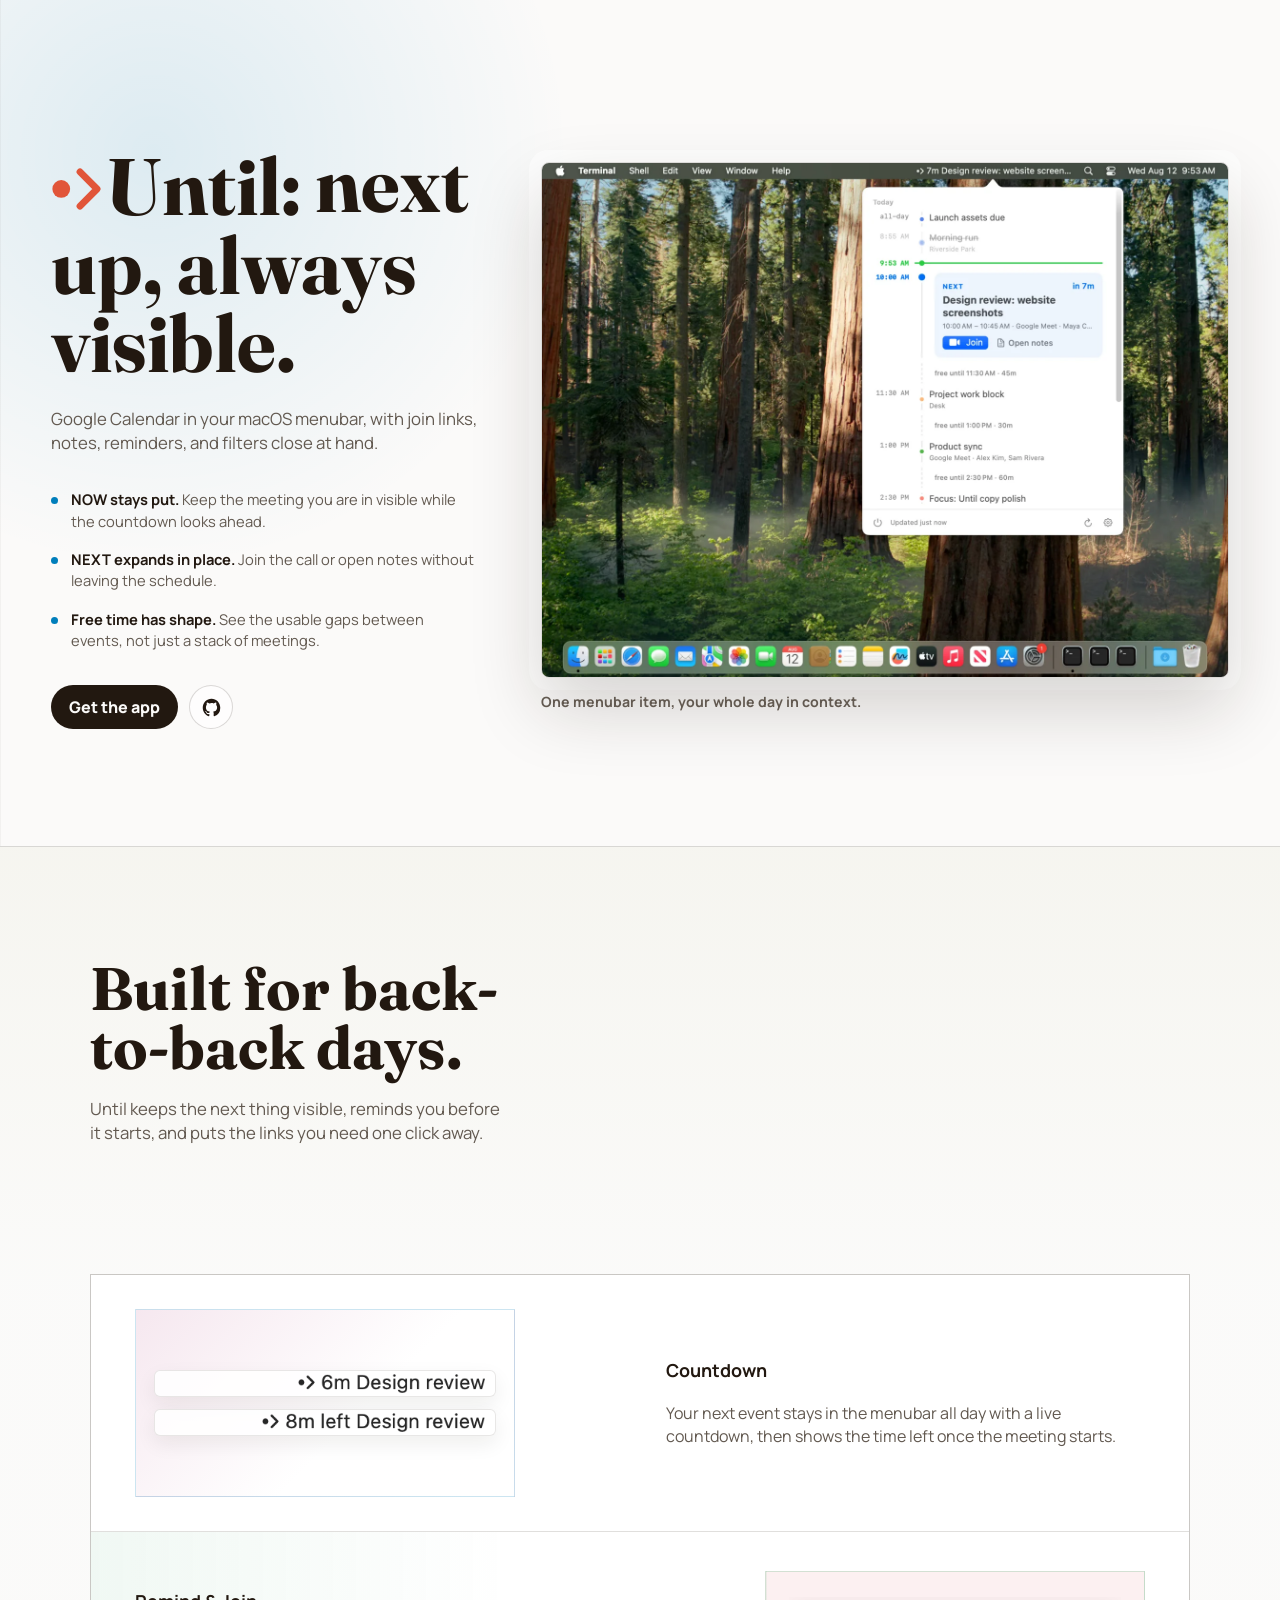
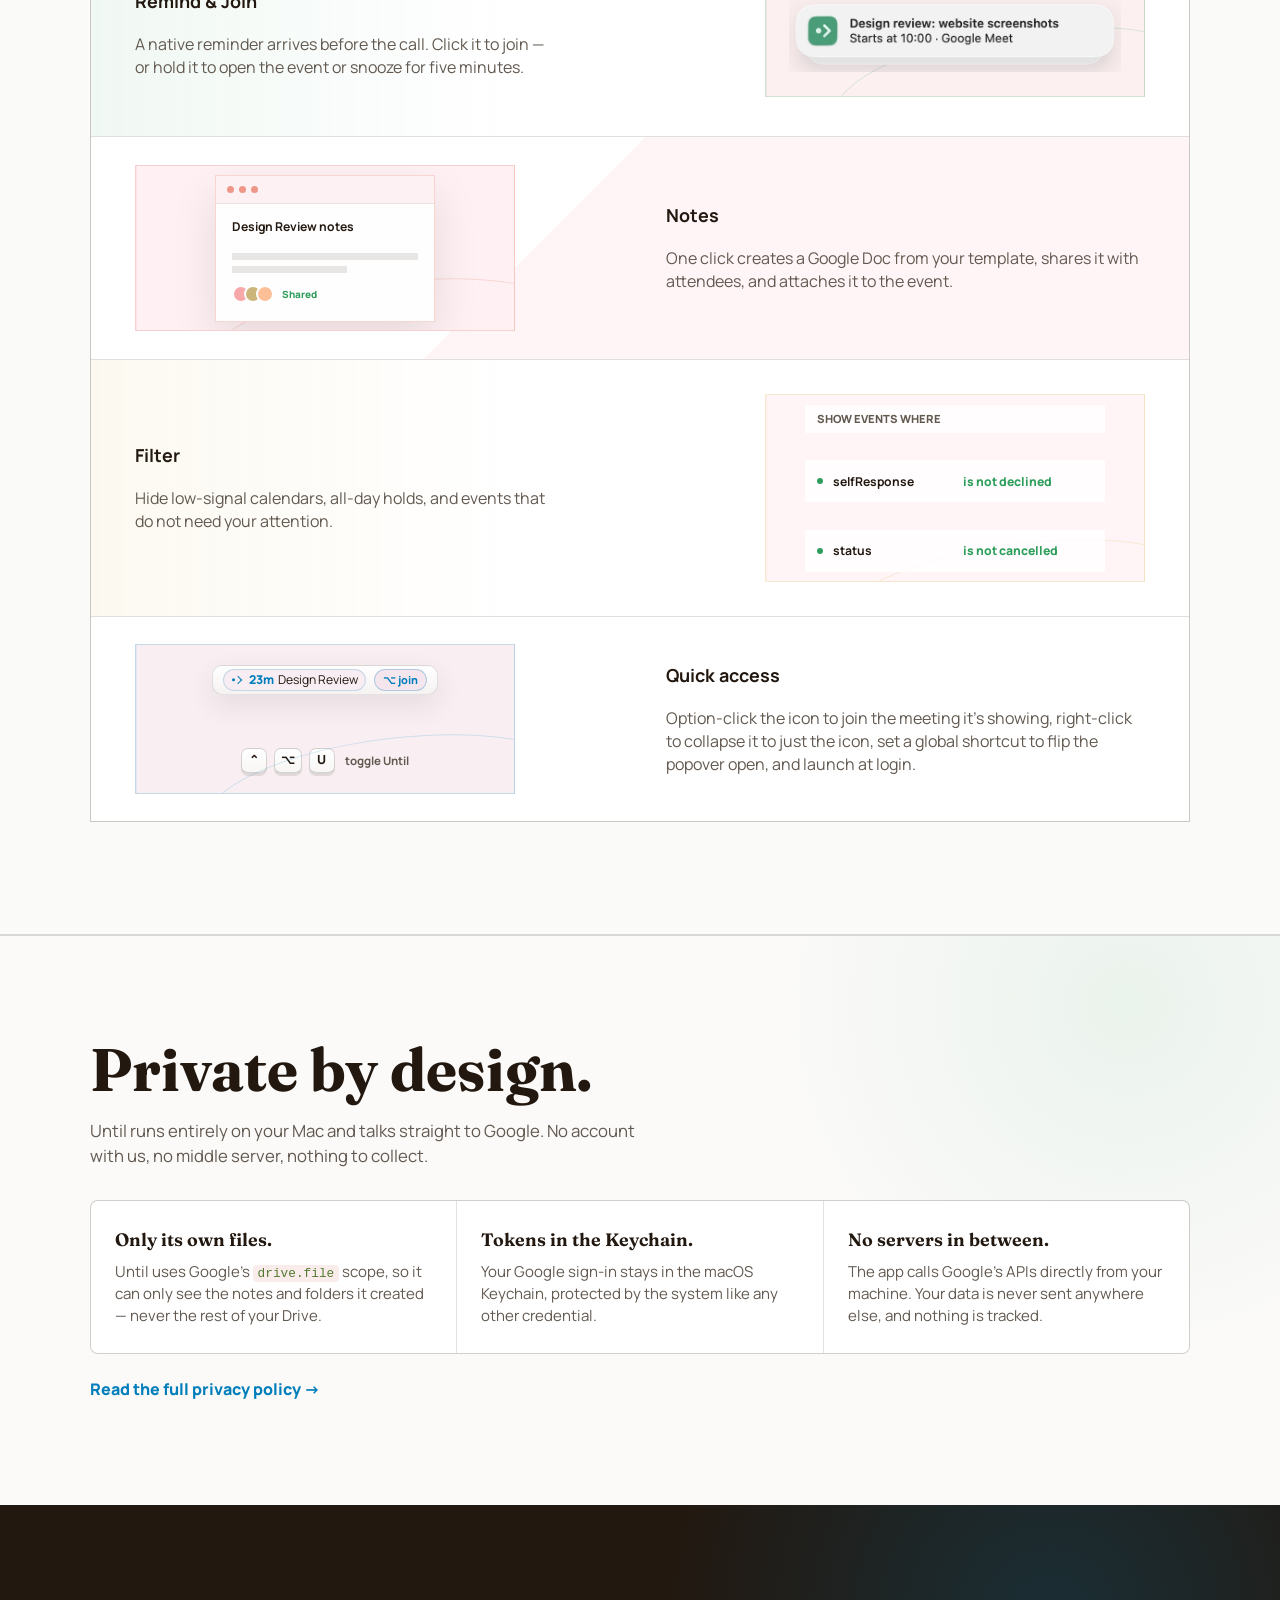
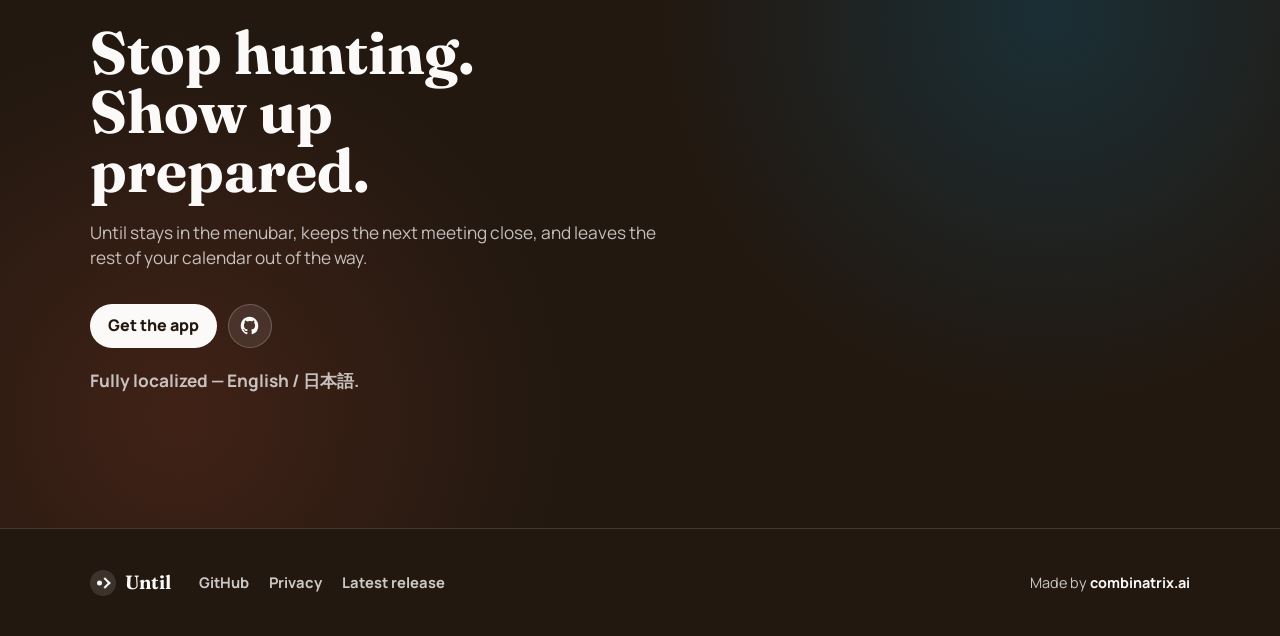
==== commit a1df34f8: "Fold Join into the reminder card Joining was claimed four times: the hero screenshot shows the real " ====
--- a/docs/index.html
+++ b/docs/index.html
@@ -125,8 +125,8 @@
                 alt="A macOS notification from Until reading &quot;Design review: website screenshots — Starts at 10:00 · Google Meet&quot;."
               />
             </div>
-            <h3>Remind</h3>
-            <p>Get a native reminder before the call. Hold it to open the video call, jump to the event, or snooze it for five minutes.</p>
+            <h3>Remind &amp; Join</h3>
+            <p>A native reminder arrives before the call. Click it to join &mdash; or hold it to open the event or snooze for five minutes.</p>
           </article>
           <article>
             <div class="feature-visual prepare-visual" aria-hidden="true">
@@ -149,21 +149,6 @@
             </div>
             <h3>Notes</h3>
             <p>One click creates a Google Doc from your template, shares it with attendees, and attaches it to the event.</p>
-          </article>
-          <article>
-            <div class="feature-visual join-visual" aria-hidden="true">
-              <div class="mini-event-row">
-                <time>09:30</time>
-                <div>
-                  <strong>Design Review</strong>
-                  <em>Studio Room - Maya, Ken</em>
-                </div>
-                <span class="join-icon video"></span>
-                <span class="join-icon doc"></span>
-              </div>
-            </div>
-            <h3>Join</h3>
-            <p>Open the video call from the event row in one click, without digging through Calendar.</p>
           </article>
           <article>
             <div class="feature-visual filter-visual" aria-hidden="true">
--- a/docs/styles.css
+++ b/docs/styles.css
@@ -375,10 +375,6 @@
   --accent: var(--blue);
 }
 
-.workflow-grid article:nth-child(6) {
-  --accent: var(--green);
-}
-
 .workflow-grid article:nth-child(1),
 .workflow-grid article:nth-child(4) {
   min-height: 256px;
@@ -477,7 +473,6 @@
 
 .mini-menubar,
 .mini-doc,
-.mini-event-row,
 .mini-rule {
   position: relative;
   z-index: 1;
@@ -722,63 +717,6 @@
   font-style: normal;
 }
 
-.mini-event-row {
-  display: grid;
-  grid-template-columns: 44px minmax(0, 1fr) 30px 30px;
-  gap: 10px;
-  align-items: center;
-  width: min(100%, 304px);
-  min-height: 66px;
-  padding: 0 12px;
-  border-left: 3px solid var(--accent);
-  background: color-mix(in oklch, var(--accent) 8%, var(--white));
-  box-shadow: 0 16px 38px color-mix(in oklch, var(--ink) 11%, transparent);
-}
-
-.mini-event-row time {
-  font-size: 0.72rem;
-}
-
-.mini-event-row strong {
-  display: block;
-  overflow: hidden;
-  text-overflow: ellipsis;
-  white-space: nowrap;
-}
-
-.mini-event-row em {
-  display: block;
-  margin-top: 2px;
-  overflow: hidden;
-  color: var(--muted);
-  font-style: normal;
-  text-overflow: ellipsis;
-  white-space: nowrap;
-}
-
-.join-icon {
-  position: relative;
-  width: 30px;
-  height: 30px;
-  border: 1px solid color-mix(in oklch, var(--ink) 12%, transparent);
-  border-radius: 999px;
-  background: var(--white);
-}
-
-.join-icon::before {
-  content: "";
-  position: absolute;
-  inset: 8px;
-  border: 2px solid var(--accent);
-  border-radius: 3px;
-}
-
-.join-icon.doc::before {
-  border-color: var(--ink);
-  border-radius: 2px;
-  border-top-width: 5px;
-}
-
 .filter-visual {
   gap: 8px;
 }
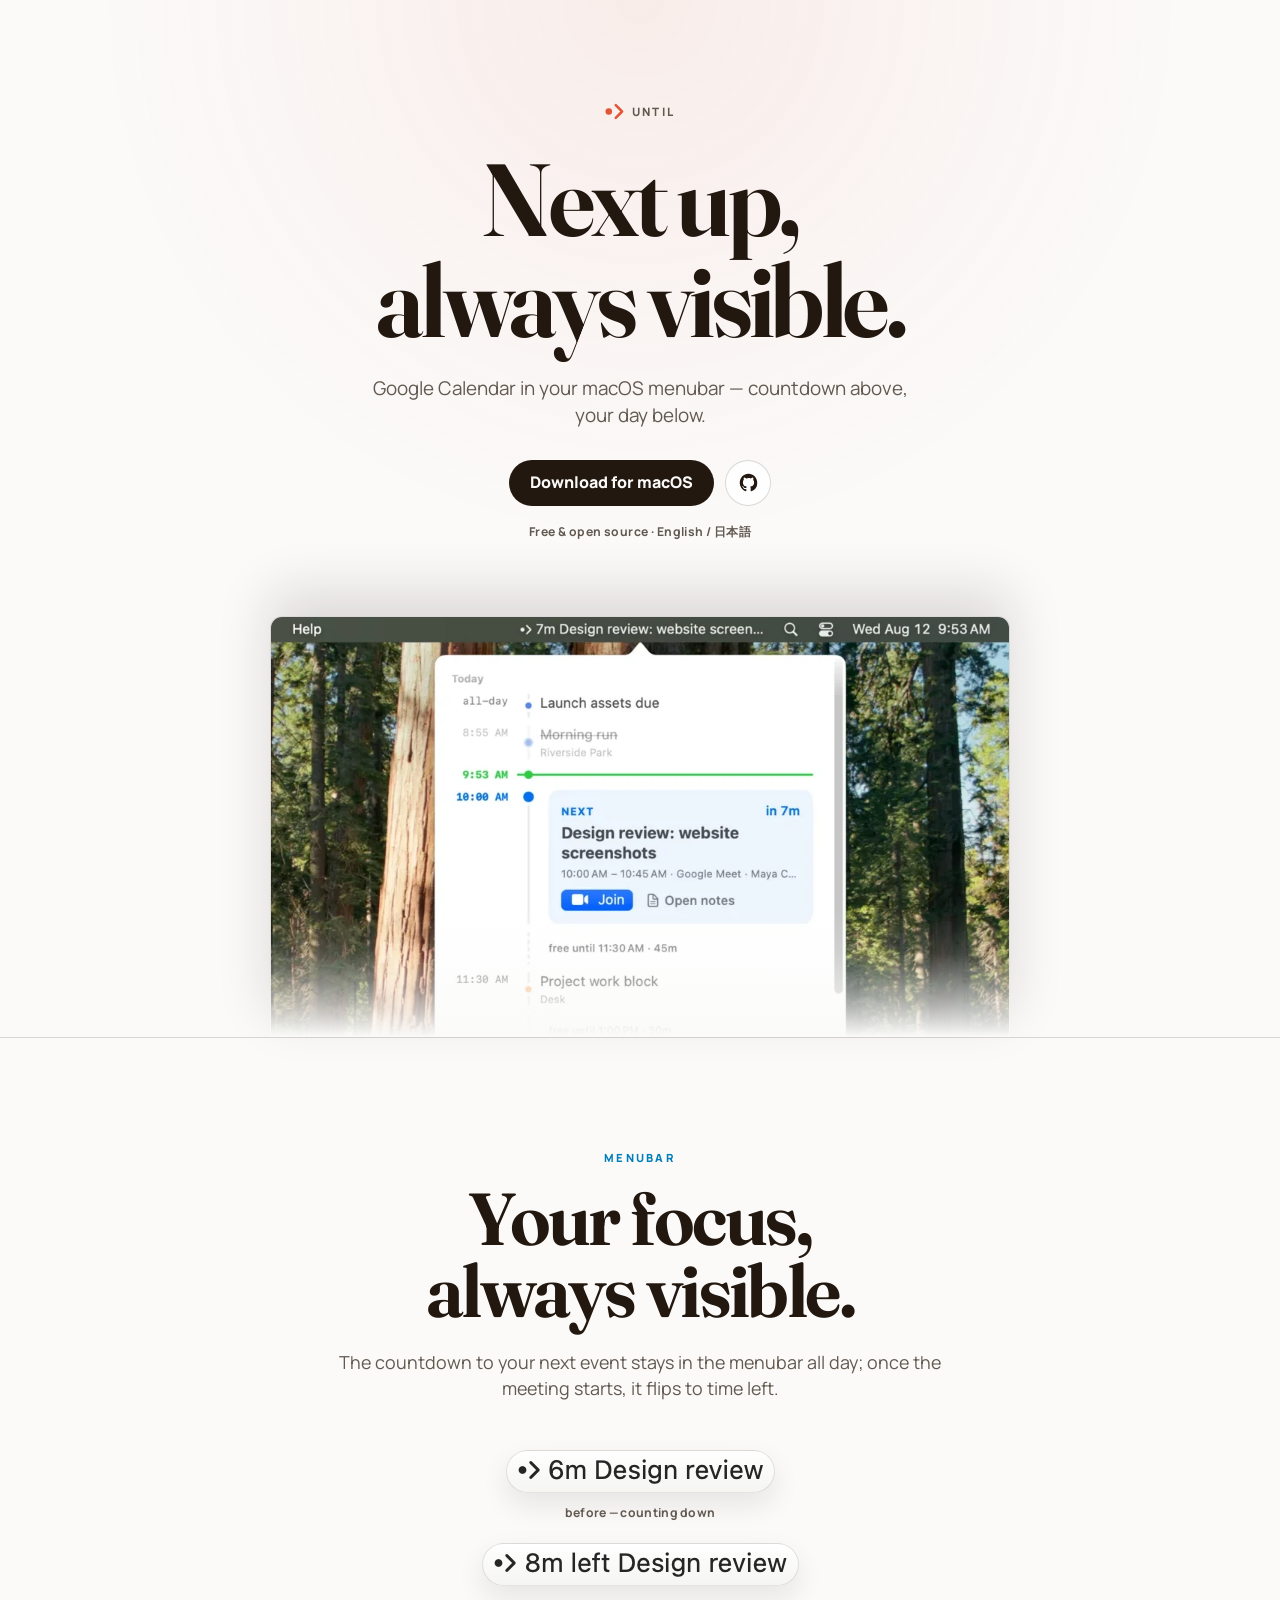
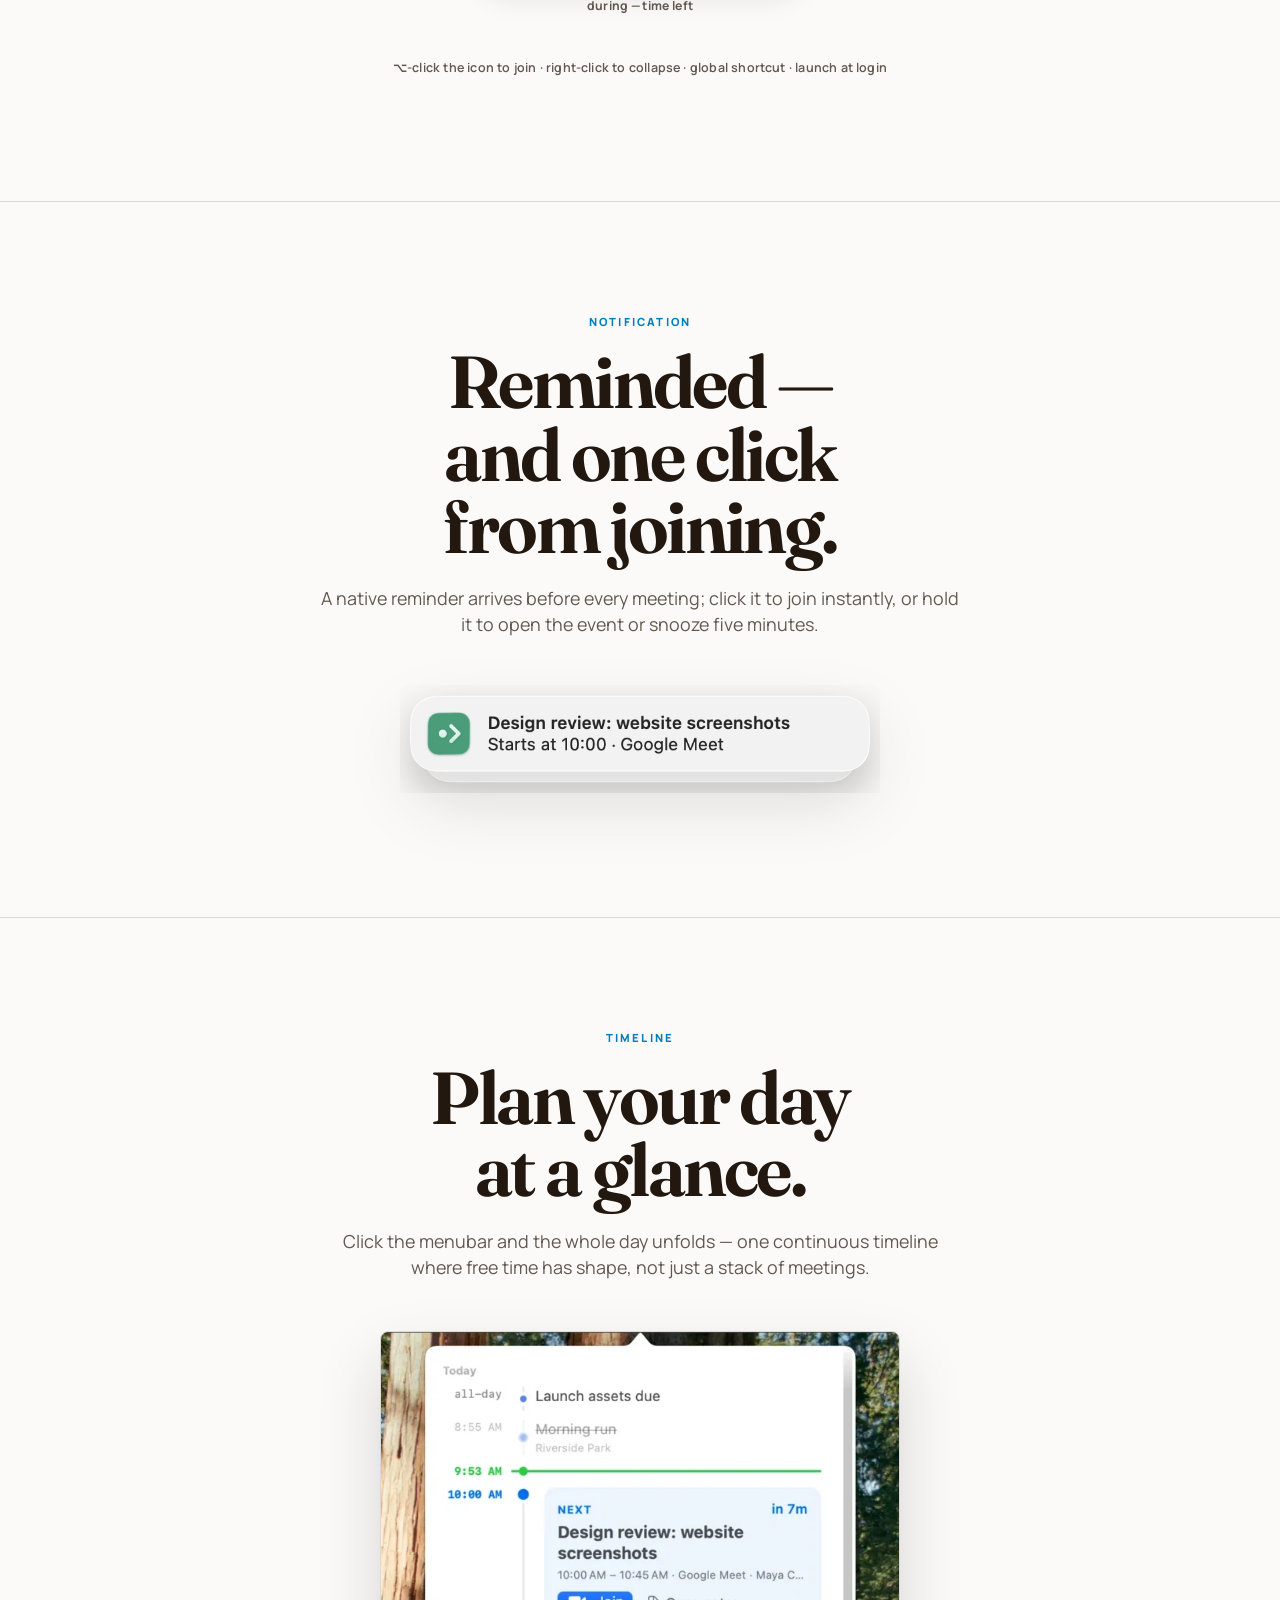
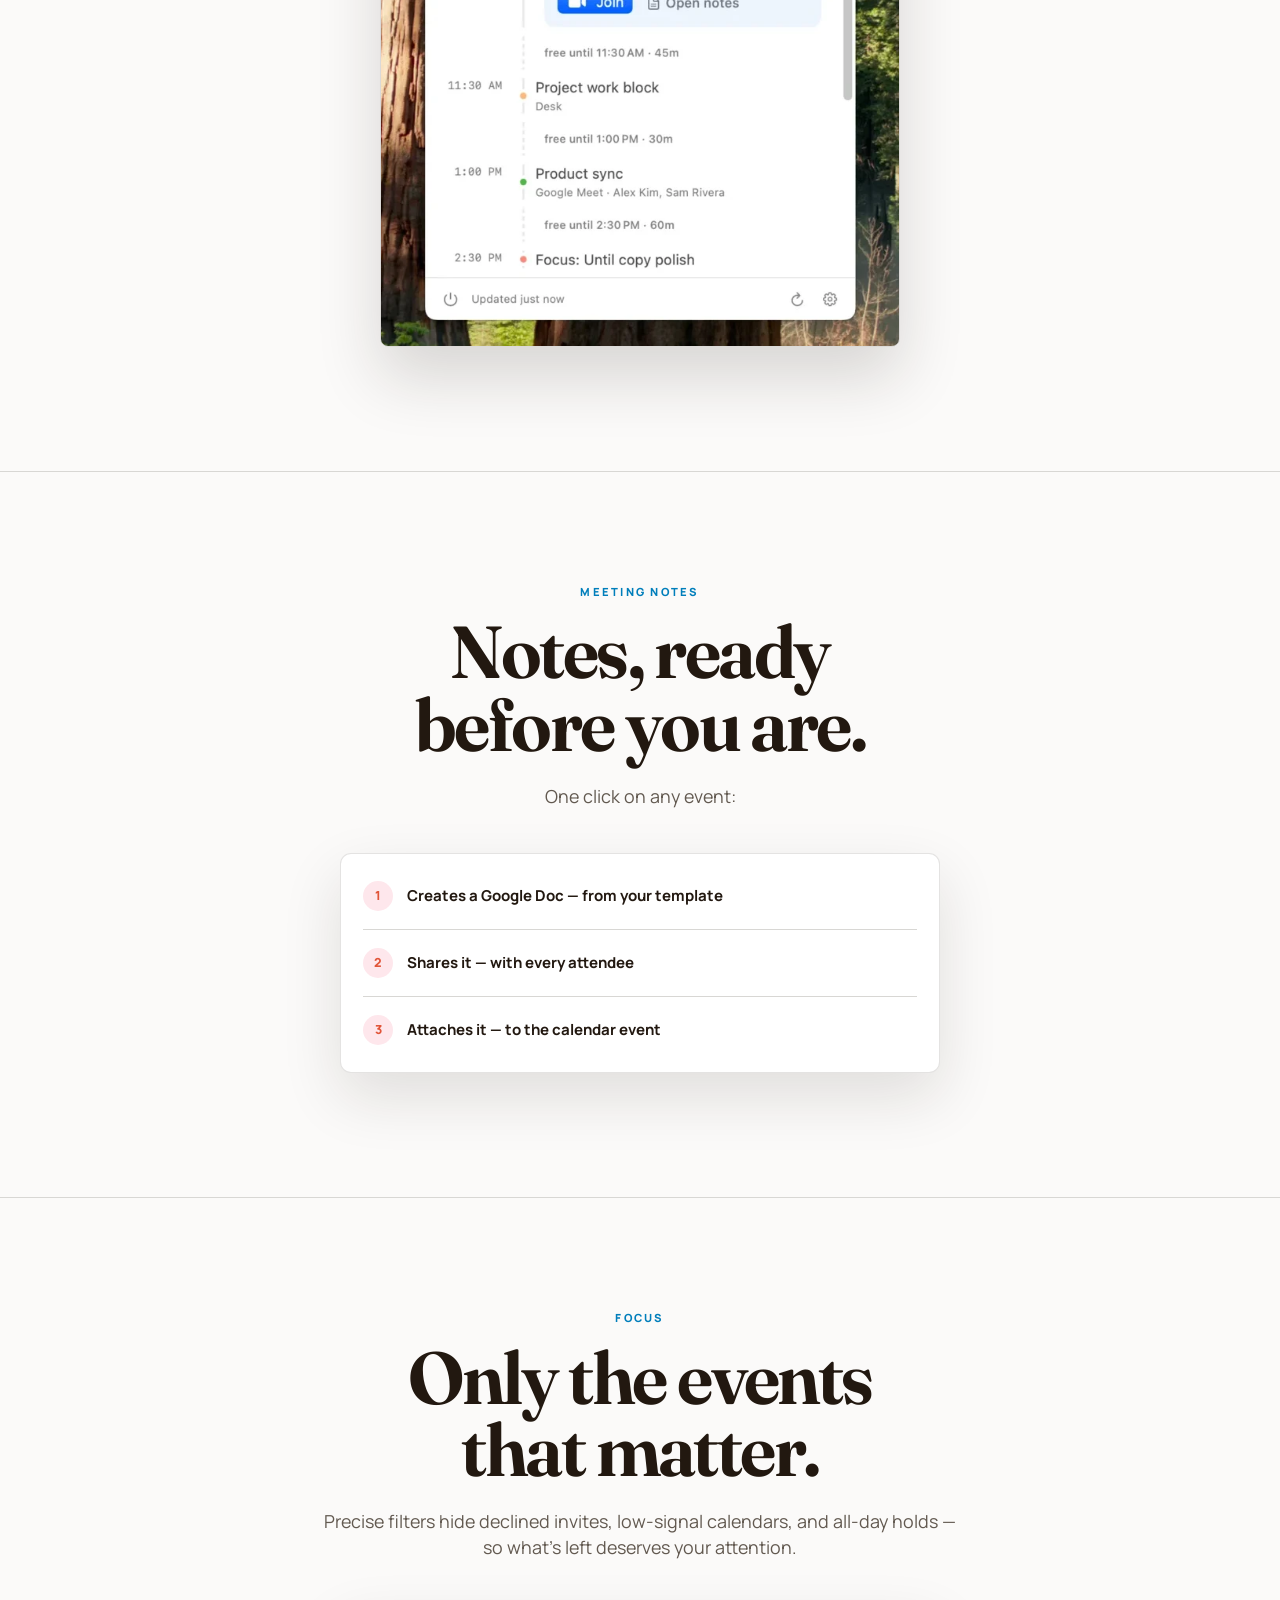
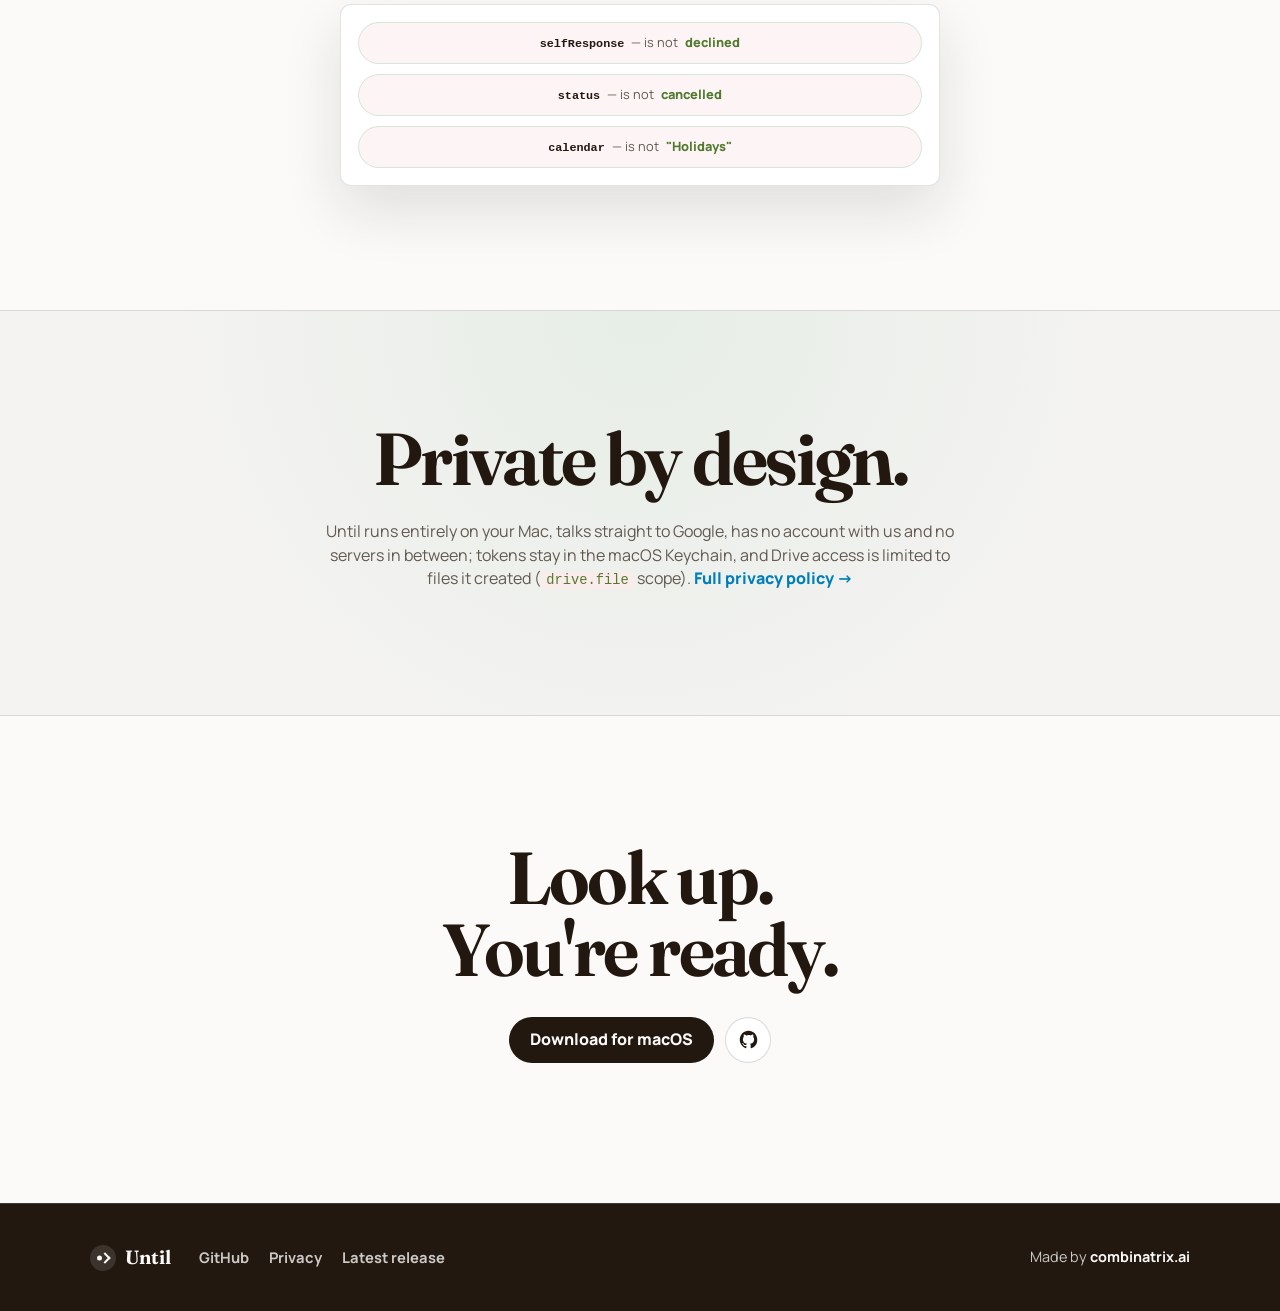
==== commit 56497900: "Redesign the site around a poster hero and six focused sections The page now opens on a tightly crop" ====
--- a/docs/index.html
+++ b/docs/index.html
@@ -1,234 +1,56 @@
-<!doctype html>
+<!DOCTYPE html>
 <html lang="en">
   <head>
-    <meta charset="utf-8" />
-    <meta name="viewport" content="width=device-width, initial-scale=1" />
-    <title>Until - Google Calendar in your macOS menubar</title>
+    <meta charset="utf-8">
+    <meta name="viewport" content="width=device-width, initial-scale=1">
+    <title>Until — Google Calendar in your macOS menubar</title>
     <meta
       name="description"
-      content="Until keeps your next Google Calendar event in the macOS menubar and shows your day on one continuous timeline, with quick join links, meeting notes, reminders, and precise filters."
-    />
-    <meta property="og:type" content="website" />
-    <meta property="og:title" content="Until - Google Calendar in your macOS menubar" />
+      content="Until keeps a live menubar countdown close, lets you join meetings in one click, prepares notes, shows your day on a timeline, and filters out what does not matter."
+    >
+    <meta property="og:type" content="website">
+    <meta property="og:title" content="Until — Google Calendar in your macOS menubar">
     <meta
       property="og:description"
-      content="Your next event stays in the macOS menubar while your whole day remains visible on one continuous timeline. One-click join, notes, reminders, and precise filters."
-    />
-    <meta property="og:image" content="https://combinatrix-ai.github.io/until/site-preview-desktop.png" />
-    <meta property="og:image:width" content="1440" />
-    <meta property="og:image:height" content="900" />
-    <meta property="og:url" content="https://combinatrix-ai.github.io/until/" />
-    <meta name="twitter:card" content="summary_large_image" />
-    <meta name="twitter:title" content="Until - Google Calendar in your macOS menubar" />
+      content="A live menubar countdown, one-click joining, ready-to-go notes, a full-day timeline, and precise filters for Google Calendar on macOS."
+    >
+    <meta property="og:image" content="https://combinatrix-ai.github.io/until/site-preview-desktop.png">
+    <meta property="og:image:width" content="1440">
+    <meta property="og:image:height" content="900">
+    <meta property="og:url" content="https://combinatrix-ai.github.io/until/">
+    <meta name="twitter:card" content="summary_large_image">
+    <meta name="twitter:title" content="Until — Google Calendar in your macOS menubar">
     <meta
       name="twitter:description"
-      content="Your next event stays in the macOS menubar while your whole day remains visible on one continuous timeline. One-click join, notes, reminders, and precise filters."
-    />
-    <meta name="twitter:image" content="https://combinatrix-ai.github.io/until/site-preview-desktop.png" />
-    <link rel="preconnect" href="https://fonts.googleapis.com" />
-    <link rel="preconnect" href="https://fonts.gstatic.com" crossorigin />
+      content="A live menubar countdown, one-click joining, ready-to-go notes, a full-day timeline, and precise filters for Google Calendar on macOS."
+    >
+    <meta name="twitter:image" content="https://combinatrix-ai.github.io/until/site-preview-desktop.png">
+    <link rel="preconnect" href="https://fonts.googleapis.com">
+    <link rel="preconnect" href="https://fonts.gstatic.com" crossorigin>
     <link
       href="https://fonts.googleapis.com/css2?family=Fraunces:opsz,wght@9..144,650;9..144,780&amp;family=Manrope:wght@400;520;620;720;800&amp;display=swap"
       rel="stylesheet"
-    />
-    <link rel="stylesheet" href="styles.css?v=20260811-real-captures" />
-    <script>document.documentElement.classList.add("js");</script>
+    >
+    <link rel="stylesheet" href="styles.css?v=20260811-poster-hero2">
+    <link rel="icon" href="data:image/svg+xml,%3Csvg xmlns='http://www.w3.org/2000/svg' viewBox='0 0 24 24'%3E%3Ccircle cx='8' cy='12' r='3' fill='%23d9664e'/%3E%3Cpath d='M14 7l5 5-5 5' fill='none' stroke='%23d9664e' stroke-width='2.5' stroke-linecap='round' stroke-linejoin='round'/%3E%3C/svg%3E">
   </head>
   <body>
     <a class="skip-link" href="#main-content">Skip to content</a>
     <main id="top">
       <section class="hero" id="main-content" aria-labelledby="hero-title">
-        <div class="hero-shell">
-          <div class="desktop-copy">
-            <h1 id="hero-title">
-              <span class="hero-brand">
-                <svg class="hero-mark" viewBox="4 5 15 14" aria-hidden="true">
-                  <circle cx="7" cy="12" r="2.6" />
-                  <path d="M12.5 7 17.5 12 12.5 17" />
-                </svg>
-                Until:
-              </span>
-              next up, always visible.
-            </h1>
-            <p>
-              Google Calendar in your macOS menubar, with join links, notes, reminders, and filters close at hand.
-            </p>
-            <ul class="hero-points">
-              <li><strong>NOW stays put.</strong> Keep the meeting you are in visible while the countdown looks ahead.</li>
-              <li><strong>NEXT expands in place.</strong> Join the call or open notes without leaving the schedule.</li>
-              <li><strong>Free time has shape.</strong> See the usable gaps between events, not just a stack of meetings.</li>
-            </ul>
-            <div class="hero-actions">
-              <a class="primary-action" href="https://github.com/combinatrix-ai/until/releases/latest">Get the app</a>
-              <a class="icon-action" href="https://github.com/combinatrix-ai/until" aria-label="View on GitHub">
-                <svg viewBox="0 0 24 24" aria-hidden="true">
-                  <path
-                    d="M12 2C6.48 2 2 6.58 2 12.24c0 4.52 2.86 8.35 6.84 9.7.5.09.68-.22.68-.49 0-.24-.01-1.04-.01-1.88-2.51.47-3.16-.63-3.36-1.21-.11-.3-.6-1.21-1.03-1.45-.35-.19-.85-.66-.01-.67.79-.01 1.35.74 1.54 1.05.9 1.55 2.34 1.11 2.91.85.09-.67.35-1.11.64-1.37-2.22-.26-4.55-1.14-4.55-5.05 0-1.11.39-2.02 1.03-2.73-.1-.26-.45-1.3.1-2.7 0 0 .84-.28 2.75 1.04A9.28 9.28 0 0 1 12 6.99c.85 0 1.71.12 2.51.35 1.91-1.32 2.75-1.04 2.75-1.04.55 1.4.2 2.44.1 2.7.64.71 1.03 1.62 1.03 2.73 0 3.92-2.34 4.79-4.57 5.05.36.32.68.94.68 1.9 0 1.37-.01 2.47-.01 2.81 0 .27.18.59.69.49A10.09 10.09 0 0 0 22 12.24C22 6.58 17.52 2 12 2Z"
-                  />
-                </svg>
-              </a>
-            </div>
-          </div>
-
-          <figure class="hero-shot">
-            <img
-              src="until-timeline-hero.webp"
-              width="1440"
-              height="1080"
-              alt="Until open from the macOS menubar, showing the current time, an expanded next event, free gaps, and the rest of the day's events on one timeline."
-            />
-            <figcaption>One menubar item, your whole day in context.</figcaption>
-          </figure>
-        </div>
-      </section>
-
-      <section class="workflow" id="workflow" aria-labelledby="workflow-title">
-        <div class="section-copy">
-          <h2 id="workflow-title">Built for back-to-back days.</h2>
-          <p>
-            Until keeps the next thing visible, reminds you before it starts, and
-            puts the links you need one click away.
-          </p>
-        </div>
-        <div class="workflow-grid">
-          <article>
-            <div class="feature-visual glance-visual" aria-hidden="true">
-              <div class="menubar-strip">
-                <img
-                  src="until-menubar-next.webp"
-                  width="245"
-                  height="25"
-                  loading="lazy"
-                  alt="The macOS menubar showing Until counting down: 6m until Design review."
-                />
-              </div>
-              <div class="menubar-strip">
-                <img
-                  src="until-menubar-live.webp"
-                  width="293"
-                  height="25"
-                  loading="lazy"
-                  alt="The same menubar item once the meeting has started: 8m left of Design review."
-                />
-              </div>
-            </div>
-            <h3>Countdown</h3>
-            <p>Your next event stays in the menubar all day with a live countdown, then shows the time left once the meeting starts.</p>
-          </article>
-          <article>
-            <div class="feature-visual remind-visual">
-              <img
-                src="until-notification.webp"
-                width="718"
-                height="162"
-                loading="lazy"
-                alt="A macOS notification from Until reading &quot;Design review: website screenshots — Starts at 10:00 · Google Meet&quot;."
-              />
-            </div>
-            <h3>Remind &amp; Join</h3>
-            <p>A native reminder arrives before the call. Click it to join &mdash; or hold it to open the event or snooze for five minutes.</p>
-          </article>
-          <article>
-            <div class="feature-visual prepare-visual" aria-hidden="true">
-              <div class="mini-doc">
-                <div class="doc-toolbar">
-                  <span></span>
-                  <span></span>
-                  <span></span>
-                </div>
-                <strong>Design Review notes</strong>
-                <i></i>
-                <i></i>
-                <div class="doc-share">
-                  <span></span>
-                  <span></span>
-                  <span></span>
-                  <em>Shared</em>
-                </div>
-              </div>
-            </div>
-            <h3>Notes</h3>
-            <p>One click creates a Google Doc from your template, shares it with attendees, and attaches it to the event.</p>
-          </article>
-          <article>
-            <div class="feature-visual filter-visual" aria-hidden="true">
-              <div class="mini-rule rule-head">
-                <span>Show events where</span>
-              </div>
-              <div class="mini-rule active">
-                <span class="rule-bullet"></span>
-                <strong>selfResponse</strong>
-                <em>is not declined</em>
-              </div>
-              <div class="mini-rule active">
-                <span class="rule-bullet"></span>
-                <strong>status</strong>
-                <em>is not cancelled</em>
-              </div>
-            </div>
-            <h3>Filter</h3>
-            <p>Hide low-signal calendars, all-day holds, and events that do not need your attention.</p>
-          </article>
-          <article>
-            <div class="feature-visual access-visual" aria-hidden="true">
-              <div class="mini-menubar">
-                <span class="status-pill">
-                  <span class="brand-mark micro"><span></span><i></i></span>
-                  <b>23m</b>
-                  Design Review
-                </span>
-                <span class="pill-alt">⌥ join</span>
-              </div>
-              <div class="keycap-row">
-                <kbd>⌃</kbd>
-                <kbd>⌥</kbd>
-                <kbd>U</kbd>
-                <span>toggle Until</span>
-              </div>
-            </div>
-            <h3>Quick access</h3>
-            <p>Option-click the icon to join the meeting it's showing, right-click to collapse it to just the icon, set a global shortcut to flip the popover open, and launch at login.</p>
-          </article>
-        </div>
-      </section>
-
-      <section class="privacy" id="privacy" aria-labelledby="privacy-title">
-        <div class="privacy-inner">
-          <div class="section-copy">
-            <h2 id="privacy-title">Private by design.</h2>
-            <p>
-              Until runs entirely on your Mac and talks straight to Google. No
-              account with us, no middle server, nothing to collect.
-            </p>
-          </div>
-          <ul class="privacy-points">
-            <li>
-              <strong>Only its own files.</strong>
-              <span>Until uses Google's <code>drive.file</code> scope, so it can only see the notes and folders it created &mdash; never the rest of your Drive.</span>
-            </li>
-            <li>
-              <strong>Tokens in the Keychain.</strong>
-              <span>Your Google sign-in stays in the macOS Keychain, protected by the system like any other credential.</span>
-            </li>
-            <li>
-              <strong>No servers in between.</strong>
-              <span>The app calls Google's APIs directly from your machine. Your data is never sent anywhere else, and nothing is tracked.</span>
-            </li>
-          </ul>
-          <a class="privacy-link" href="privacy.html">Read the full privacy policy &rarr;</a>
-        </div>
-      </section>
-
-      <section class="closing-cta" aria-labelledby="closing-title">
-        <div>
-          <h2 id="closing-title">Stop hunting. Show up prepared.</h2>
-          <p>
-            Until stays in the menubar, keeps the next meeting close, and leaves
-            the rest of your calendar out of the way.
-          </p>
-          <div class="closing-actions">
-            <a class="primary-action" href="https://github.com/combinatrix-ai/until/releases/latest">Get the app</a>
-            <a class="icon-action" href="https://github.com/combinatrix-ai/until" aria-label="View on GitHub">
+        <div class="hero-intro">
+          <div class="hero-brand-row">
+            <svg class="hero-mark" viewBox="4 5 15 14" aria-hidden="true">
+              <circle cx="7" cy="12" r="2.6" />
+              <path d="M12.5 7 17.5 12 12.5 17" />
+            </svg>
+            <span>Until</span>
+          </div>
+          <h1 id="hero-title">Next up, always visible.</h1>
+          <p class="hero-subtitle">Google Calendar in your macOS menubar — countdown above, your day below.</p>
+          <div class="cta-row">
+            <a class="primary-action" href="https://github.com/combinatrix-ai/until/releases/latest">Download for macOS</a>
+            <a class="icon-action" href="https://github.com/combinatrix-ai/until" aria-label="View Until on GitHub">
               <svg viewBox="0 0 24 24" aria-hidden="true">
                 <path
                   d="M12 2C6.48 2 2 6.58 2 12.24c0 4.52 2.86 8.35 6.84 9.7.5.09.68-.22.68-.49 0-.24-.01-1.04-.01-1.88-2.51.47-3.16-.63-3.36-1.21-.11-.3-.6-1.21-1.03-1.45-.35-.19-.85-.66-.01-.67.79-.01 1.35.74 1.54 1.05.9 1.55 2.34 1.11 2.91.85.09-.67.35-1.11.64-1.37-2.22-.26-4.55-1.14-4.55-5.05 0-1.11.39-2.02 1.03-2.73-.1-.26-.45-1.3.1-2.7 0 0 .84-.28 2.75 1.04A9.28 9.28 0 0 1 12 6.99c.85 0 1.71.12 2.51.35 1.91-1.32 2.75-1.04 2.75-1.04.55 1.4.2 2.44.1 2.7.64.71 1.03 1.62 1.03 2.73 0 3.92-2.34 4.79-4.57 5.05.36.32.68.94.68 1.9 0 1.37-.01 2.47-.01 2.81 0 .27.18.59.69.49A10.09 10.09 0 0 0 22 12.24C22 6.58 17.52 2 12 2Z"
@@ -236,7 +58,158 @@
               </svg>
             </a>
           </div>
-          <p class="lang-note">Fully localized &mdash; English / 日本語.</p>
+          <p class="hero-meta">Free &amp; open source <span aria-hidden="true">·</span> English / 日本語</p>
+        </div>
+
+        <figure class="hero-poster">
+          <img
+            src="until-hero-menubar-timeline.webp"
+            width="984"
+            height="560"
+            fetchpriority="high"
+            alt="Until's macOS menubar view expanded into a continuous day timeline, with the next event prominent and later events continuing below."
+          >
+          <div class="hero-poster-fade" aria-hidden="true"></div>
+        </figure>
+      </section>
+
+      <section class="landing-section" id="menubar" aria-labelledby="menubar-title">
+        <div class="section-inner">
+          <header class="section-heading">
+            <p class="kicker">Menubar</p>
+            <h2 id="menubar-title">Your focus, always visible.</h2>
+            <p class="section-lede">The countdown to your next event stays in the menubar all day; once the meeting starts, it flips to time left.</p>
+          </header>
+
+          <div class="menubar-states">
+            <figure class="menubar-state">
+              <div class="menubar-chrome">
+                <img
+                  src="until-menubar-next.webp"
+                  width="245"
+                  height="25"
+                  loading="lazy"
+                  alt="Until in the macOS menubar showing 6m until Design review."
+                >
+              </div>
+              <figcaption>before &mdash; counting down</figcaption>
+            </figure>
+            <figure class="menubar-state">
+              <div class="menubar-chrome">
+                <img
+                  src="until-menubar-live.webp"
+                  width="293"
+                  height="25"
+                  loading="lazy"
+                  alt="Until in the macOS menubar showing 8m left of Design review."
+                >
+              </div>
+              <figcaption>during &mdash; time left</figcaption>
+            </figure>
+          </div>
+
+          <p class="section-note">⌥-click the icon to join · right-click to collapse · global shortcut · launch at login</p>
+        </div>
+      </section>
+
+      <section class="landing-section" id="notification" aria-labelledby="notification-title">
+        <div class="section-inner">
+          <header class="section-heading">
+            <p class="kicker">Notification</p>
+            <h2 id="notification-title">Reminded — and one click from joining.</h2>
+            <p class="section-lede">A native reminder arrives before every meeting; click it to join instantly, or hold it to open the event or snooze five minutes.</p>
+          </header>
+
+          <figure class="notification-visual">
+            <img
+              src="until-notification.webp"
+              width="718"
+              height="162"
+              loading="lazy"
+              alt="A macOS notification from Until for Design review, showing its start time and Google Meet link."
+            >
+          </figure>
+        </div>
+      </section>
+
+      <section class="landing-section" id="timeline" aria-labelledby="timeline-title">
+        <div class="section-inner">
+          <header class="section-heading">
+            <p class="kicker">Timeline</p>
+            <h2 id="timeline-title">Plan your day at a glance.</h2>
+            <p class="section-lede">Click the menubar and the whole day unfolds — one continuous timeline where free time has shape, not just a stack of meetings.</p>
+          </header>
+
+          <figure class="timeline-visual">
+            <img
+              src="until-timeline-popover.webp"
+              width="660"
+              height="782"
+              loading="lazy"
+              alt="Until's full-day timeline in a macOS popover, showing the current event, free gaps, and upcoming calendar events."
+            >
+          </figure>
+        </div>
+      </section>
+
+      <section class="landing-section" id="meeting-notes" aria-labelledby="meeting-notes-title">
+        <div class="section-inner">
+          <header class="section-heading">
+            <p class="kicker">Meeting notes</p>
+            <h2 id="meeting-notes-title">Notes, ready before you are.</h2>
+            <p class="section-lede">One click on any event:</p>
+          </header>
+
+          <div class="step-card">
+            <ol class="step-list">
+              <li><span class="step-number" aria-hidden="true">1</span><span>Creates a Google Doc &mdash; from your template</span></li>
+              <li><span class="step-number" aria-hidden="true">2</span><span>Shares it &mdash; with every attendee</span></li>
+              <li><span class="step-number" aria-hidden="true">3</span><span>Attaches it &mdash; to the calendar event</span></li>
+            </ol>
+          </div>
+        </div>
+      </section>
+
+      <section class="landing-section" id="focus" aria-labelledby="focus-title">
+        <div class="section-inner">
+          <header class="section-heading">
+            <p class="kicker">Focus</p>
+            <h2 id="focus-title">Only the events that matter.</h2>
+            <p class="section-lede">Precise filters hide declined invites, low-signal calendars, and all-day holds — so what's left deserves your attention.</p>
+          </header>
+
+          <div class="rule-card" role="group" aria-label="Example filter rules">
+            <div class="rule-list">
+              <div class="rule-pill"><code class="rule-field">selfResponse</code><span class="rule-operator">&mdash; is not</span><strong class="rule-value">declined</strong></div>
+              <div class="rule-pill"><code class="rule-field">status</code><span class="rule-operator">&mdash; is not</span><strong class="rule-value">cancelled</strong></div>
+              <div class="rule-pill"><code class="rule-field">calendar</code><span class="rule-operator">&mdash; is not</span><strong class="rule-value">&quot;Holidays&quot;</strong></div>
+            </div>
+          </div>
+        </div>
+      </section>
+
+      <section class="landing-section privacy-section" id="privacy" aria-labelledby="privacy-title">
+        <div class="section-inner privacy-inner">
+          <header class="section-heading">
+            <h2 id="privacy-title">Private by design.</h2>
+          </header>
+          <p class="privacy-copy">Until runs entirely on your Mac, talks straight to Google, has no account with us and no servers in between; tokens stay in the macOS Keychain, and Drive access is limited to files it created (<code>drive.file</code> scope). <a class="privacy-link" href="privacy.html">Full privacy policy &rarr;</a></p>
+        </div>
+      </section>
+
+      <section class="closing-cta" aria-labelledby="closing-title">
+        <div class="section-inner">
+          <h2 id="closing-title">Look up. You're ready.</h2>
+          <div class="cta-row">
+            <a class="primary-action" href="https://github.com/combinatrix-ai/until/releases/latest">Download for macOS</a>
+            <a class="icon-action" href="https://github.com/combinatrix-ai/until" aria-label="View Until on GitHub">
+              <svg viewBox="0 0 24 24" aria-hidden="true">
+                <path
+                  d="M12 2C6.48 2 2 6.58 2 12.24c0 4.52 2.86 8.35 6.84 9.7.5.09.68-.22.68-.49 0-.24-.01-1.04-.01-1.88-2.51.47-3.16-.63-3.36-1.21-.11-.3-.6-1.21-1.03-1.45-.35-.19-.85-.66-.01-.67.79-.01 1.35.74 1.54 1.05.9 1.55 2.34 1.11 2.91.85.09-.67.35-1.11.64-1.37-2.22-.26-4.55-1.14-4.55-5.05 0-1.11.39-2.02 1.03-2.73-.1-.26-.45-1.3.1-2.7 0 0 .84-.28 2.75 1.04A9.28 9.28 0 0 1 12 6.99c.85 0 1.71.12 2.51.35 1.91-1.32 2.75-1.04 2.75-1.04.55 1.4.2 2.44.1 2.7.64.71 1.03 1.62 1.03 2.73 0 3.92-2.34 4.79-4.57 5.05.36.32.68.94.68 1.9 0 1.37-.01 2.47-.01 2.81 0 .27.18.59.69.49A10.09 10.09 0 0 0 22 12.24C22 6.58 17.52 2 12 2Z"
+                />
+              </svg>
+            </a>
+          </div>
         </div>
       </section>
 
@@ -254,7 +227,6 @@
           <p class="footer-made">Made by <a href="https://combinatrix.ai">combinatrix.ai</a></p>
         </div>
       </footer>
-
     </main>
 
     <script src="script.js"></script>
--- a/docs/styles.css
+++ b/docs/styles.css
@@ -9,12 +9,11 @@
   --blue: oklch(56% 0.14 236);
   --green: oklch(62% 0.14 153);
   --coral: oklch(63% 0.18 33);
-  --gold: oklch(76% 0.14 87);
   --shadow: 0 24px 60px color-mix(in oklch, var(--ink) 12%, transparent);
   --radius: 8px;
-  --hero-card-width: 390px;
   --display: "Fraunces", Georgia, serif;
   --body: "Manrope", "Avenir Next", sans-serif;
+  --mono: "SF Mono", ui-monospace, Menlo, monospace;
 }
 
 * {
@@ -27,12 +26,26 @@
 
 body {
   margin: 0;
+  overflow-x: hidden;
   background: var(--paper);
   color: var(--ink);
   font-family: var(--body);
   line-height: 1.45;
-  overflow-x: hidden;
   text-rendering: optimizeLegibility;
+}
+
+main {
+  overflow: clip;
+}
+
+a {
+  color: inherit;
+  text-decoration: none;
+}
+
+button,
+a {
+  -webkit-tap-highlight-color: transparent;
 }
 
 .skip-link {
@@ -53,16 +66,6 @@
   transform: translateY(0);
 }
 
-a {
-  color: inherit;
-  text-decoration: none;
-}
-
-button,
-a {
-  -webkit-tap-highlight-color: transparent;
-}
-
 .brand-mark {
   position: relative;
   display: inline-block;
@@ -74,8 +77,8 @@
 
 .brand-mark span {
   position: absolute;
+  top: 50%;
   left: 4px;
-  top: 50%;
   width: 5px;
   height: 5px;
   border-radius: 50%;
@@ -85,8 +88,8 @@
 
 .brand-mark i {
   position: absolute;
+  top: 50%;
   right: 4px;
-  top: 50%;
   width: 8px;
   height: 8px;
   border-top: 2px solid currentColor;
@@ -96,11 +99,11 @@
 }
 
 .brand-mark.small {
-  color: var(--blue);
-  background: color-mix(in oklch, var(--blue) 14%, transparent);
-  border-radius: 50%;
   width: 38px;
   height: 38px;
+  border-radius: 50%;
+  background: color-mix(in oklch, var(--blue) 14%, transparent);
+  color: var(--blue);
 }
 
 .brand-mark.small span {
@@ -111,64 +114,65 @@
   right: 10px;
 }
 
-.hero {
-  min-height: min(94svh, 980px);
-  padding: clamp(42px, 6vw, 82px) clamp(18px, 4vw, 60px) 44px;
-  background:
-    linear-gradient(90deg, color-mix(in oklch, var(--ink) 4%, transparent) 0 1px, transparent 1px 92px),
-    radial-gradient(circle at 12% 18%, color-mix(in oklch, var(--blue) 12%, transparent), transparent 26rem),
-    var(--paper);
-}
-
-.hero-shell {
-  display: grid;
-  grid-template-columns: minmax(320px, 0.62fr) minmax(520px, 1fr);
-  gap: clamp(34px, 5vw, 80px);
-  align-items: center;
-  max-width: 1440px;
-  min-height: min(calc(94svh - 126px), 840px);
-  margin-inline: auto;
-}
-
-.desktop-copy {
-  position: relative;
-  z-index: 2;
-  max-width: 760px;
-}
-
 h1,
 h2,
-h3,
-p {
+p,
+figure {
   margin-block-start: 0;
 }
 
 h1,
 h2 {
+  margin-block-end: 0;
   font-family: var(--display);
+  font-weight: 650;
   line-height: 0.98;
-  letter-spacing: 0;
+  letter-spacing: -0.035em;
+  text-wrap: balance;
 }
 
 h1 {
-  margin-bottom: 24px;
+  max-width: 11ch;
+  margin-inline: auto;
+  font-size: clamp(3.45rem, 8vw, 6.7rem);
+}
+
+h2 {
   max-width: 12ch;
-  font-size: 5rem;
-}
-
-.hero-brand {
+  margin-inline: auto;
+  font-size: clamp(2.7rem, 6vw, 4.6rem);
+}
+
+.hero {
+  padding: clamp(52px, 8vw, 104px) 18px 0;
+  text-align: center;
+  background:
+    radial-gradient(circle at 50% 0%, color-mix(in oklch, var(--coral) 8%, transparent), transparent 34rem),
+    var(--paper);
+}
+
+.hero-intro {
+  width: min(100%, 760px);
+  margin-inline: auto;
+}
+
+.hero-brand-row {
   display: inline-flex;
   align-items: center;
-  gap: 0.04em;
+  gap: 8px;
+  margin-bottom: 28px;
+  color: var(--muted);
+  font-size: 0.72rem;
+  font-weight: 800;
+  letter-spacing: 0.2em;
+  text-transform: uppercase;
 }
 
 .hero-mark {
-  width: 0.64em;
-  height: 0.64em;
+  width: 19px;
+  height: 19px;
   color: var(--coral);
-  flex: 0 0 auto;
   overflow: visible;
-  transform: translateY(0.03em);
 }
 
 .hero-mark circle {
@@ -183,83 +187,20 @@
   stroke-width: 2;
 }
 
-h2 {
-  margin-bottom: 20px;
-  max-width: 12ch;
-  font-size: 3.75rem;
-}
-
-h3 {
-  margin-bottom: 10px;
-  font-size: 1.12rem;
-}
-
-.desktop-copy > p,
-.section-copy > p {
-  max-width: 58ch;
-  color: var(--muted);
-  font-size: 1.05rem;
-}
-
-.hero-points {
-  display: grid;
-  gap: 17px;
-  margin: 34px 0 0;
-  padding: 0;
-  list-style: none;
-}
-
-.hero-points li {
-  position: relative;
+.hero-subtitle {
   max-width: 48ch;
-  padding-left: 20px;
-  color: var(--muted);
-  font-size: 0.92rem;
-}
-
-.hero-points li::before {
-  content: "";
-  position: absolute;
-  left: 0;
-  top: 0.54em;
-  width: 7px;
-  height: 7px;
-  border-radius: 50%;
-  background: var(--blue);
-}
-
-.hero-points strong {
-  color: var(--ink);
-}
-
-.hero-actions {
+  margin: 25px auto 0;
+  color: var(--muted);
+  font-size: clamp(1rem, 1.8vw, 1.18rem);
+  text-wrap: pretty;
+}
+
+.cta-row {
   display: flex;
-  flex-wrap: nowrap;
+  flex-wrap: wrap;
+  justify-content: center;
   gap: 11px;
-  margin-top: 34px;
-}
-
-.hero-shot {
-  margin: 0;
-  align-self: center;
-}
-
-.hero-shot img {
-  display: block;
-  width: 100%;
-  height: auto;
-  border: 1px solid color-mix(in oklch, var(--ink) 14%, transparent);
-  border-radius: 8px;
-  box-shadow:
-    0 30px 70px color-mix(in oklch, var(--ink) 18%, transparent),
-    0 0 0 12px color-mix(in oklch, var(--white) 70%, transparent);
-}
-
-.hero-shot figcaption {
-  margin-top: 14px;
-  color: var(--muted);
-  font-size: 0.88rem;
-  font-weight: 720;
+  margin-top: 30px;
 }
 
 .primary-action,
@@ -267,24 +208,22 @@
   display: inline-flex;
   align-items: center;
   justify-content: center;
-  min-height: 44px;
+  min-height: 46px;
   border-radius: 999px;
   font-weight: 800;
+  transition: transform 180ms ease, background-color 180ms ease, border-color 180ms ease;
 }
 
 .primary-action {
-  padding: 0 18px;
-}
-
-.primary-action {
+  padding: 0 21px;
   background: var(--ink);
   color: var(--paper);
 }
 
 .icon-action {
-  width: 44px;
+  width: 46px;
   border: 1px solid color-mix(in oklch, var(--ink) 16%, transparent);
-  background: color-mix(in oklch, var(--white) 62%, transparent);
+  background: color-mix(in oklch, var(--white) 70%, transparent);
 }
 
 .icon-action svg {
@@ -293,602 +232,320 @@
   fill: currentColor;
 }
 
-time {
+.primary-action:hover,
+.primary-action:focus-visible {
+  background: color-mix(in oklch, var(--ink) 88%, var(--blue));
+}
+
+.icon-action:hover,
+.icon-action:focus-visible {
+  border-color: color-mix(in oklch, var(--ink) 30%, transparent);
+  background: var(--white);
+}
+
+.primary-action:hover,
+.icon-action:hover {
+  transform: translateY(-2px);
+}
+
+.primary-action:active,
+.icon-action:active {
+  transform: translateY(1px) scale(0.98);
+}
+
+a:focus-visible {
+  outline: 3px solid color-mix(in oklch, var(--blue) 55%, var(--white));
+  outline-offset: 4px;
+}
+
+.hero-meta {
+  margin: 17px 0 0;
   color: var(--muted);
   font-size: 0.76rem;
   font-weight: 720;
-}
-
-
-.workflow {
+  letter-spacing: 0.035em;
+}
+
+.hero-poster {
+  position: relative;
+  width: min(100%, 740px);
+  margin: clamp(48px, 7vw, 76px) auto 0;
+}
+
+.hero-poster img {
+  display: block;
+  width: 100%;
+  height: auto;
+  border: 1px solid color-mix(in oklch, var(--ink) 14%, transparent);
+  border-bottom: 0;
+  border-radius: 12px 12px 0 0;
+  box-shadow: 0 -24px 54px color-mix(in oklch, var(--ink) 14%, transparent);
+}
+
+.hero-poster-fade {
+  position: absolute;
+  right: 0;
+  bottom: 0;
+  left: 0;
+  height: 130px;
+  pointer-events: none;
+  background: linear-gradient(
+    to bottom,
+    transparent 0%,
+    color-mix(in oklch, var(--paper) 18%, transparent) 35%,
+    var(--paper) 100%
+  );
+}
+
+.landing-section {
+  border-top: 1px solid var(--line);
+  padding: clamp(78px, 9vw, 112px) 20px clamp(86px, 10vw, 124px);
+  text-align: center;
+}
+
+.section-inner {
+  width: min(100%, 760px);
+  margin-inline: auto;
+}
+
+.section-heading {
+  width: min(100%, 680px);
+  margin-inline: auto;
+}
+
+.kicker {
+  margin: 0 0 16px;
+  color: var(--blue);
+  font-size: 0.7rem;
+  font-weight: 800;
+  letter-spacing: 0.2em;
+  text-transform: uppercase;
+}
+
+.section-lede {
+  max-width: 58ch;
+  margin: 23px auto 0;
+  color: var(--muted);
+  font-size: clamp(1rem, 1.5vw, 1.12rem);
+  text-wrap: pretty;
+}
+
+.menubar-states {
   display: grid;
-  grid-template-columns: minmax(260px, 0.7fr) minmax(320px, 1fr);
-  gap: min(8vw, 112px);
-  align-items: start;
-  padding: 112px clamp(24px, 7%, 112px);
-  border-block: 1px solid var(--line);
-  background:
-    linear-gradient(180deg, color-mix(in oklch, var(--blue) 4%, var(--paper)) 0, var(--paper) 440px);
-}
-
-.workflow-grid {
-  grid-column: 1 / -1;
+  gap: 22px;
+  width: min(100%, 470px);
+  margin: 48px auto 0;
+}
+
+.menubar-state {
   display: grid;
-  grid-template-columns: minmax(0, 1fr);
-  gap: 1px;
-  margin-top: 10px;
-  background: color-mix(in oklch, var(--ink) 12%, transparent);
+  justify-items: center;
+  gap: 11px;
+  margin: 0;
+}
+
+.menubar-chrome {
+  display: inline-flex;
+  align-items: center;
+  justify-content: center;
+  width: fit-content;
+  max-width: 100%;
+  min-height: 43px;
+  padding: 7px 11px;
   border: 1px solid color-mix(in oklch, var(--ink) 12%, transparent);
-}
-
-.workflow > *,
-.workflow-grid,
-.workflow-grid article {
-  min-width: 0;
-}
-
-.workflow-grid article {
-  --accent: var(--blue);
+  border-radius: 999px;
+  background: linear-gradient(180deg, color-mix(in oklch, var(--white) 96%, transparent), color-mix(in oklch, var(--paper-2) 85%, transparent));
+  box-shadow: 0 12px 28px color-mix(in oklch, var(--ink) 9%, transparent), inset 0 1px 0 color-mix(in oklch, var(--white) 80%, transparent);
+}
+
+.menubar-chrome img {
+  display: block;
+  width: auto;
+  max-width: 100%;
+  height: 25px;
+}
+
+.menubar-state figcaption {
+  color: var(--muted);
+  font-size: 0.76rem;
+  font-weight: 720;
+  letter-spacing: 0.025em;
+}
+
+.section-note {
+  max-width: 66ch;
+  margin: 44px auto 0;
+  color: var(--muted);
+  font-size: 0.78rem;
+  font-weight: 620;
+  letter-spacing: 0.015em;
+  text-wrap: pretty;
+}
+
+.notification-visual {
+  width: min(100%, 480px);
+  margin: 47px auto 0;
+}
+
+.notification-visual img {
+  display: block;
+  width: 100%;
+  height: auto;
+  filter: drop-shadow(0 22px 30px color-mix(in oklch, var(--ink) 12%, transparent));
+}
+
+.timeline-visual {
+  width: min(100%, 520px);
+  margin: 50px auto 0;
+}
+
+.timeline-visual img {
+  display: block;
+  width: 100%;
+  height: auto;
+  border: 1px solid color-mix(in oklch, var(--ink) 14%, transparent);
+  border-radius: var(--radius);
+  box-shadow: 0 30px 64px color-mix(in oklch, var(--ink) 16%, transparent);
+}
+
+.step-card,
+.rule-card {
+  width: min(100%, 600px);
+  margin: 43px auto 0;
+  border: 1px solid color-mix(in oklch, var(--ink) 12%, transparent);
+  border-radius: 11px;
+  background: var(--white);
+  box-shadow: var(--shadow);
+}
+
+.step-card {
+  padding: 9px 22px;
+  text-align: left;
+}
+
+.step-list {
+  margin: 0;
+  padding: 0;
+  list-style: none;
+}
+
+.step-list li {
   display: grid;
-  grid-template-columns: minmax(280px, 1fr) minmax(280px, 1fr);
-  grid-template-rows: auto auto;
-  column-gap: clamp(26px, 4vw, 54px);
-  row-gap: 8px;
+  grid-template-columns: 30px minmax(0, 1fr);
+  gap: 14px;
   align-items: center;
-  min-height: 222px;
-  width: 100%;
-  max-width: 1120px;
-  margin-inline: auto;
-  padding: 24px clamp(24px, 4vw, 44px);
-  background: var(--white);
-}
-
-.workflow-grid article:nth-child(even) {
-  background:
-    linear-gradient(90deg, color-mix(in oklch, var(--accent) 7%, transparent), transparent 38%),
-    var(--white);
-}
-
-.workflow-grid article:nth-child(3n) {
-  background:
-    linear-gradient(135deg, transparent 0 42%, color-mix(in oklch, var(--accent) 6%, var(--white)) 42% 100%),
-    var(--white);
-}
-
-.workflow-grid article:nth-child(1) {
-  --accent: var(--blue);
-}
-
-.workflow-grid article:nth-child(2) {
-  --accent: var(--green);
-}
-
-.workflow-grid article:nth-child(3) {
-  --accent: var(--coral);
-}
-
-.workflow-grid article:nth-child(4) {
-  --accent: var(--gold);
-}
-
-.workflow-grid article:nth-child(5) {
-  --accent: var(--blue);
-}
-
-.workflow-grid article:nth-child(1),
-.workflow-grid article:nth-child(4) {
-  min-height: 256px;
-}
-
-.workflow-grid article:nth-child(2),
-.workflow-grid article:nth-child(5) {
-  min-height: 204px;
-}
-
-.feature-visual {
-  --mock-height: 166px;
-  position: relative;
+  padding: 18px 0;
+  color: var(--ink);
+  font-size: 0.94rem;
+  font-weight: 720;
+}
+
+.step-list li + li {
+  border-top: 1px solid var(--line);
+}
+
+.step-number {
   display: grid;
   place-items: center;
-  height: var(--mock-height);
-  grid-column: 1;
-  grid-row: 1 / span 2;
-  width: 100%;
-  max-width: 380px;
-  margin: 0;
-  border: 1px solid color-mix(in oklch, var(--accent) 20%, transparent);
-  background:
-    linear-gradient(90deg, color-mix(in oklch, var(--accent) 8%, transparent) 0 1px, transparent 1px 42px),
-    color-mix(in oklch, var(--accent) 9%, var(--white));
-  overflow: hidden;
-}
-
-/* The reminder is a real capture of the macOS banner rather than a mock, so it
-   sits on the tile's tint with its own transparency instead of being restyled. */
-.remind-visual img {
-  position: relative;
-  z-index: 1;
-  width: min(100%, 332px);
-  height: auto;
-}
-
-.workflow-grid article h3,
-.workflow-grid article p {
-  grid-column: 2;
-}
-
-.workflow-grid article .feature-visual {
-  justify-self: start;
-}
-
-.workflow-grid article:nth-child(even) .feature-visual {
-  grid-column: 2;
-  justify-self: end;
-}
-
-.workflow-grid article:nth-child(even) h3,
-.workflow-grid article:nth-child(even) p {
-  grid-column: 1;
-}
-
-.workflow-grid article h3 {
-  align-self: end;
-}
-
-.workflow-grid article p {
-  align-self: start;
-  max-width: 48ch;
-}
-
-.workflow-grid article:nth-child(even) p {
-  max-width: 42ch;
-}
-
-.workflow-grid article:nth-child(1) .feature-visual,
-.workflow-grid article:nth-child(4) .feature-visual {
-  --mock-height: 188px;
-}
-
-.workflow-grid article:nth-child(2) .feature-visual,
-.workflow-grid article:nth-child(5) .feature-visual {
-  --mock-height: 150px;
-}
-
-/* A real banner is wide and short, so this tile tracks it rather than leaving
-   a mock-sized band half empty. Placed after the bands so it wins on order
-   rather than by tying the rule to a card position. */
-.workflow-grid article .feature-visual.remind-visual {
-  --mock-height: 126px;
-}
-
-.feature-visual::before {
-  content: "";
-  position: absolute;
-  inset: auto -18% -46% 18%;
-  height: 122px;
-  border: 1px solid color-mix(in oklch, var(--accent) 16%, transparent);
+  width: 30px;
+  height: 30px;
   border-radius: 50%;
-  transform: rotate(-7deg);
-}
-
-.mini-menubar,
-.mini-doc,
-.mini-rule {
-  position: relative;
-  z-index: 1;
-  color: var(--ink);
-  font-size: 0.76rem;
-}
-
-.glance-visual {
-  /* Two auto rows would each take half the band and drift apart; pack them so
-     the pair reads as one before/after. */
-  align-content: center;
-  justify-items: center;
-  gap: 12px;
-  padding: 0 18px;
-  background:
-    linear-gradient(135deg, color-mix(in oklch, var(--blue) 13%, var(--white)) 0%, var(--white) 58%),
-    color-mix(in oklch, var(--accent) 7%, var(--white));
-}
-
-.glance-visual::before {
-  display: none;
-}
-
-/* The two states are real captures of the menubar item; only the bar they sit
-   in is drawn here, so the item keeps its own pixels and transparency. */
-.menubar-strip {
-  display: flex;
-  justify-content: flex-end;
-  align-items: center;
-  width: 100%;
-  padding: 3px 10px;
-  border: 1px solid color-mix(in oklch, var(--ink) 10%, transparent);
-  border-radius: 6px;
-  background: color-mix(in oklch, var(--white) 86%, transparent);
-  box-shadow: 0 8px 20px color-mix(in oklch, var(--ink) 7%, transparent);
-}
-
-.menubar-strip img {
-  display: block;
-  height: 19px;
-  width: auto;
-  max-width: 100%;
-}
-
-.mini-menubar {
-  display: flex;
-  align-items: center;
-  justify-content: center;
-  width: 100%;
-  min-height: 30px;
-  padding: 0 10px;
-  border-bottom: 1px solid color-mix(in oklch, var(--ink) 12%, transparent);
-  background:
-    linear-gradient(180deg, color-mix(in oklch, var(--white) 92%, transparent), color-mix(in oklch, var(--paper-2) 72%, transparent));
-  box-shadow: 0 10px 28px color-mix(in oklch, var(--ink) 9%, transparent);
-  backdrop-filter: blur(18px) saturate(1.08);
-}
-
-.status-pill {
-  display: flex;
-  align-items: center;
-  min-width: 0;
-}
-
-.status-pill {
-  gap: 4px;
-  max-width: min(82%, 210px);
-  min-height: 22px;
-  padding: 0 8px 0 5px;
-  border-radius: 999px;
-  background: color-mix(in oklch, var(--blue) 10%, var(--white));
-  box-shadow: inset 0 0 0 1px color-mix(in oklch, var(--blue) 20%, transparent);
-  color: var(--ink);
-  white-space: nowrap;
-  overflow: hidden;
-  text-overflow: ellipsis;
-}
-
-.status-pill b {
-  color: var(--accent);
-  font-weight: 800;
-}
-
-.brand-mark.micro {
-  width: 17px;
-  height: 17px;
-  color: var(--accent);
-}
-
-.brand-mark.micro span {
-  left: 4px;
-  width: 3.5px;
-  height: 3.5px;
-}
-
-.brand-mark.micro i {
-  right: 4px;
-  width: 6px;
-  height: 6px;
-  border-width: 1.5px;
-}
-
-.access-visual {
-  grid-auto-flow: row;
-  place-items: center;
-  gap: 14px;
-  padding: 0 16px;
-}
-
-.access-visual .mini-menubar {
-  width: auto;
-  gap: 8px;
-  justify-content: center;
-  border: 1px solid color-mix(in oklch, var(--ink) 12%, transparent);
-  border-radius: 10px;
-}
-
-.access-visual .status-pill {
-  max-width: 170px;
-}
-
-.pill-alt {
-  display: inline-flex;
-  align-items: center;
-  min-height: 22px;
-  padding: 0 9px;
-  border-radius: 999px;
-  background: color-mix(in oklch, var(--accent) 14%, var(--white));
-  box-shadow: inset 0 0 0 1px color-mix(in oklch, var(--accent) 28%, transparent);
-  color: var(--accent);
-  font-size: 0.68rem;
-  font-weight: 800;
-  white-space: nowrap;
-}
-
-.keycap-row {
-  display: flex;
-  align-items: center;
-  gap: 7px;
-  color: var(--muted);
-  font-size: 0.72rem;
-  font-weight: 720;
-}
-
-.keycap-row kbd {
-  display: grid;
-  place-items: center;
-  min-width: 26px;
-  height: 26px;
-  padding: 0 6px;
-  border: 1px solid color-mix(in oklch, var(--ink) 18%, transparent);
-  border-bottom-width: 2px;
-  border-radius: 7px;
-  background: linear-gradient(180deg, var(--white), color-mix(in oklch, var(--paper-2) 70%, var(--white)));
-  box-shadow: 0 2px 0 color-mix(in oklch, var(--ink) 10%, transparent);
-  color: var(--ink);
-  font-family: var(--body);
+  background: color-mix(in oklch, var(--coral) 14%, var(--white));
+  color: var(--coral);
   font-size: 0.78rem;
   font-weight: 800;
 }
 
-.keycap-row span {
-  margin-left: 3px;
-}
-
-.mini-doc {
+.rule-card {
+  padding: 17px;
+}
+
+.rule-list {
   display: grid;
-  width: min(100%, 220px);
-  padding: 0 16px 18px;
-  border: 1px solid color-mix(in oklch, var(--accent) 24%, transparent);
-  background: color-mix(in oklch, var(--white) 91%, transparent);
-  box-shadow: 0 18px 42px color-mix(in oklch, var(--ink) 10%, transparent);
-}
-
-.doc-toolbar {
+  gap: 10px;
+}
+
+.rule-pill {
   display: flex;
-  gap: 5px;
-  align-items: center;
-  height: 28px;
-  margin: 0 -16px 14px;
-  padding: 0 11px;
-  border-bottom: 1px solid color-mix(in oklch, var(--ink) 8%, transparent);
-  background: color-mix(in oklch, var(--accent) 8%, var(--white));
-}
-
-.doc-toolbar span {
-  width: 7px;
-  height: 7px;
+  flex-wrap: wrap;
+  align-items: baseline;
+  justify-content: center;
+  gap: 7px;
+  min-height: 42px;
+  padding: 10px 14px;
+  border: 1px solid color-mix(in oklch, var(--green) 18%, transparent);
   border-radius: 999px;
-  background: color-mix(in oklch, var(--accent) 58%, transparent);
-}
-
-.mini-doc strong {
-  margin-bottom: 12px;
-}
-
-.mini-doc i {
-  display: block;
-  width: 100%;
-  height: 7px;
-  margin-top: 6px;
-  background: color-mix(in oklch, var(--ink) 10%, transparent);
-}
-
-.mini-doc i:last-of-type {
-  width: 62%;
-}
-
-.doc-share {
-  display: flex;
-  align-items: center;
-  gap: 0;
-  margin-top: 12px;
-  color: var(--green);
-  font-size: 0.62rem;
-  font-style: normal;
+  background: color-mix(in oklch, var(--green) 7%, var(--white));
+  color: var(--muted);
+  font-size: 0.8rem;
+}
+
+.rule-field {
+  color: var(--ink);
+  font-family: var(--mono);
+  font-size: 0.92em;
   font-weight: 800;
 }
 
-.doc-share span {
-  width: 18px;
-  height: 18px;
-  border: 2px solid var(--white);
-  border-radius: 999px;
-  background: color-mix(in oklch, var(--accent) 52%, var(--white));
-}
-
-.doc-share span + span {
-  margin-left: -6px;
-}
-
-.doc-share span:nth-child(2) {
-  background: color-mix(in oklch, var(--green) 58%, var(--white));
-}
-
-.doc-share span:nth-child(3) {
-  background: color-mix(in oklch, var(--gold) 62%, var(--white));
-}
-
-.doc-share em {
-  margin-left: 8px;
-  font-style: normal;
-}
-
-.filter-visual {
-  gap: 8px;
-}
-
-.mini-rule {
-  display: grid;
-  grid-template-columns: 6px minmax(0, 0.48fr) minmax(0, 0.52fr);
-  gap: 10px;
-  align-items: center;
-  width: min(100%, 300px);
-  min-height: 42px;
-  padding: 0 12px;
-  background: color-mix(in oklch, var(--white) 78%, transparent);
-}
-
-.mini-rule.rule-head {
-  display: flex;
-  min-height: 28px;
-  color: var(--muted);
-  font-size: 0.7rem;
+.rule-operator {
+  color: var(--muted);
+}
+
+.rule-value {
+  color: color-mix(in oklch, var(--green) 78%, var(--ink));
   font-weight: 800;
-  text-transform: uppercase;
-}
-
-.rule-bullet {
-  width: 6px;
-  height: 6px;
-  border-radius: 999px;
-  background: var(--green);
-}
-
-.mini-rule strong {
-  overflow: hidden;
-  text-overflow: ellipsis;
-  white-space: nowrap;
-}
-
-.mini-rule em {
-  color: var(--green);
-  font-style: normal;
-  font-weight: 800;
-}
-
-.workflow-grid p {
-  margin: 0;
-  color: var(--muted);
-}
-
-/* Reveal-on-scroll is gated behind html.js so content stays visible when
-   JavaScript is unavailable. */
-html.js .workflow-grid article {
-  opacity: 0;
-  transform: translateY(18px);
-  transition: opacity 520ms ease, transform 520ms cubic-bezier(0.16, 1, 0.3, 1);
-}
-
-html.js .workflow-grid article.is-visible {
-  opacity: 1;
-  transform: translateY(0);
-}
-
-.closing-cta {
-  padding: 118px clamp(24px, 7%, 112px);
+}
+
+.privacy-section {
   background:
-    radial-gradient(circle at 82% 18%, color-mix(in oklch, var(--blue) 22%, transparent), transparent 24rem),
-    radial-gradient(circle at 14% 82%, color-mix(in oklch, var(--coral) 16%, transparent), transparent 24rem),
-    var(--ink);
-  color: var(--paper);
-}
-
-.closing-cta h2 {
-  max-width: 13ch;
-}
-
-.closing-cta p {
-  max-width: 52ch;
-  color: color-mix(in oklch, var(--paper) 74%, transparent);
-  font-size: 1.08rem;
-}
-
-.closing-actions {
-  display: flex;
-  flex-wrap: nowrap;
-  gap: 11px;
-  margin-top: 34px;
-}
-
-.closing-actions .primary-action {
-  background: var(--paper);
-  color: var(--ink);
-}
-
-.closing-actions .icon-action {
-  border-color: color-mix(in oklch, var(--paper) 22%, transparent);
-  background: color-mix(in oklch, var(--paper) 9%, transparent);
-  color: var(--paper);
-}
-
-.privacy {
-  padding: 104px clamp(24px, 7%, 112px);
-  border-top: 1px solid var(--line);
-  background:
-    radial-gradient(circle at 88% 12%, color-mix(in oklch, var(--green) 8%, transparent), transparent 22rem),
-    var(--paper);
+    radial-gradient(circle at 50% 0%, color-mix(in oklch, var(--green) 7%, transparent), transparent 30rem),
+    var(--paper-2);
 }
 
 .privacy-inner {
-  max-width: 1120px;
-  margin-inline: auto;
-}
-
-.privacy .section-copy h2 {
-  max-width: 14ch;
-}
-
-.privacy-points {
-  display: grid;
-  grid-template-columns: repeat(3, minmax(0, 1fr));
-  gap: 1px;
-  margin: 32px 0 0;
-  padding: 0;
-  list-style: none;
-  background: color-mix(in oklch, var(--ink) 10%, transparent);
-  border: 1px solid color-mix(in oklch, var(--ink) 10%, transparent);
-  border-radius: var(--radius);
-  overflow: hidden;
-}
-
-.privacy-points li {
-  display: grid;
-  gap: 8px;
-  align-content: start;
-  padding: 26px 24px;
-  background: var(--white);
-}
-
-.privacy-points strong {
-  font-family: var(--display);
-  font-size: 1.12rem;
-  font-weight: 650;
-}
-
-.privacy-points span {
-  color: var(--muted);
-  font-size: 0.94rem;
-}
-
-.privacy-points code {
+  width: min(100%, 700px);
+}
+
+.privacy-copy {
+  max-width: 64ch;
+  margin: 25px auto 0;
+  color: var(--muted);
+  font-size: 1rem;
+  text-wrap: pretty;
+}
+
+.privacy-copy code {
   padding: 1px 5px;
   border-radius: 4px;
   background: color-mix(in oklch, var(--green) 12%, var(--white));
   color: color-mix(in oklch, var(--green) 78%, var(--ink));
-  font-family: "SF Mono", ui-monospace, Menlo, monospace;
-  font-size: 0.85em;
+  font-family: var(--mono);
+  font-size: 0.86em;
 }
 
 .privacy-link {
-  display: inline-flex;
-  margin-top: 24px;
   color: var(--blue);
   font-weight: 800;
+  white-space: nowrap;
 }
 
 .privacy-link:hover {
   text-decoration: underline;
 }
 
-.lang-note {
-  margin-top: 20px;
-  color: color-mix(in oklch, var(--paper) 64%, transparent);
-  font-size: 0.9rem;
-  font-weight: 720;
+.closing-cta {
+  border-top: 1px solid var(--line);
+  padding: clamp(82px, 10vw, 126px) 20px clamp(92px, 11vw, 140px);
+  text-align: center;
+  background: var(--paper);
+}
+
+.closing-cta h2 {
+  max-width: 13ch;
+}
+
+.closing-cta .cta-row {
+  margin-top: 31px;
 }
 
 .site-footer {
@@ -920,8 +577,8 @@
 .footer-brand .brand-mark.small {
   width: 26px;
   height: 26px;
+  background: color-mix(in oklch, var(--paper) 12%, transparent);
   color: var(--paper);
-  background: color-mix(in oklch, var(--paper) 12%, transparent);
 }
 
 .footer-brand .brand-mark.small span {
@@ -936,8 +593,8 @@
   display: flex;
   flex-wrap: wrap;
   gap: 20px;
+  font-size: 0.92rem;
   font-weight: 720;
-  font-size: 0.92rem;
 }
 
 .footer-links a:hover {
@@ -978,8 +635,8 @@
 }
 
 .legal-head h1 {
+  max-width: none;
   margin-bottom: 10px;
-  max-width: none;
   font-size: clamp(2.6rem, 7vw, 3.4rem);
 }
 
@@ -1001,8 +658,8 @@
 }
 
 .legal h2 {
+  max-width: none;
   margin-bottom: 14px;
-  max-width: none;
   font-size: 1.5rem;
   line-height: 1.15;
 }
@@ -1027,7 +684,6 @@
   color: color-mix(in oklch, var(--blue) 60%, var(--muted));
 }
 
-/* The "short version" list in the legal lead reads at lead size, not body size. */
 ul.legal-lead {
   margin-top: 18px;
   font-size: 1.06rem;
@@ -1052,7 +708,7 @@
   border-radius: 4px;
   background: color-mix(in oklch, var(--green) 12%, var(--white));
   color: color-mix(in oklch, var(--green) 78%, var(--ink));
-  font-family: "SF Mono", ui-monospace, Menlo, monospace;
+  font-family: var(--mono);
   font-size: 0.88em;
 }
 
@@ -1067,158 +723,81 @@
   font-weight: 800;
 }
 
-@media (max-width: 980px) {
-  .hero-shell,
-  .workflow {
-    grid-template-columns: 1fr;
-  }
-
-  .hero-shell {
-    min-height: auto;
-  }
-
-  .desktop-copy {
-    justify-self: center;
-    width: min(100%, 760px);
-  }
-
-  .hero-actions {
-    width: min(100%, var(--hero-card-width));
+@media (max-width: 640px) {
+  .hero {
+    padding-top: 56px;
+  }
+
+  h1 {
+    max-width: 12ch;
+    font-size: clamp(2.5rem, 11vw, 4.6rem);
+  }
+
+  h2 {
+    max-width: 13ch;
+    font-size: clamp(2rem, 9.5vw, 3.7rem);
+  }
+
+  .hero-subtitle {
+    max-width: 34ch;
+  }
+
+  .cta-row {
+    width: min(100%, 320px);
     margin-inline: auto;
-    justify-content: center;
   }
 
   .primary-action {
     flex: 1 1 auto;
-  }
-
-  h1 {
-    font-size: 4rem;
-  }
-
-  h2 {
-    font-size: 3rem;
-  }
-
-  .privacy-points {
-    grid-template-columns: 1fr;
-  }
-
-}
-
-@media (max-width: 640px) {
-  .hero {
-    padding: 58px clamp(18px, 5vw, 24px) 34px;
-  }
-
-  .hero-shell {
-    display: block;
-    max-width: 100%;
-    overflow: hidden;
-  }
-
-  .desktop-copy {
-    width: min(100%, 436px);
-    max-width: 436px;
     min-width: 0;
-    margin-inline: auto;
-  }
-
-  .desktop-copy > p {
-    max-width: min(29ch, 100%);
-    margin-inline: auto;
-  }
-
-  .hero-points {
-    max-width: min(29ch, 100%);
-    margin-inline: auto;
-  }
-
-  h1 {
-    max-width: min(10ch, 100%);
-    margin-inline: auto;
-    font-size: 3.15rem;
-  }
-
-  h2 {
-    max-width: 11ch;
-    font-size: 2.45rem;
-  }
-
-  .desktop-copy > p,
-  .section-copy > p {
-    font-size: 1rem;
-  }
-
-  .hero-actions {
-    gap: 9px;
-    width: min(100%, 320px);
-    max-width: 320px;
-    margin-inline: auto;
-  }
-
-  .primary-action {
-    min-width: 0;
-    max-width: none;
-    flex: 1 1 auto;
-    justify-content: center;
-  }
-
-  .hero-actions .icon-action {
-    flex: 0 0 44px;
-  }
-
-  .hero-actions .primary-action {
-    flex-basis: 0;
-  }
-
-  .hero-shot {
-    margin-top: 34px;
-  }
-
-  .hero-shot img {
+  }
+
+  .hero-poster {
+    width: calc(100% + 36px);
+    margin-left: -18px;
+  }
+
+  .hero-poster img {
+    border-radius: 9px 9px 0 0;
+  }
+
+  .landing-section {
+    padding-right: 18px;
+    padding-left: 18px;
+  }
+
+  .menubar-chrome {
     width: 100%;
-    max-width: 100%;
-    transform: none;
-  }
-
-  .hero-shot figcaption {
-    font-size: 0.78rem;
-  }
-
-  .workflow {
-    display: block;
-    padding: 76px 18px;
-  }
-
-  .workflow-grid {
-    display: block;
-    width: 100%;
-    margin-top: 54px;
-  }
-
-  .workflow-grid article + article {
-    border-top: 1px solid color-mix(in oklch, var(--ink) 12%, transparent);
-  }
-
-  .mini-menubar {
-    padding-inline: 8px;
-  }
-
-  .status-pill {
-    max-width: 158px;
-  }
-
-  .privacy {
-    padding: 68px 18px;
-  }
-
-  .privacy-points {
-    grid-template-columns: 1fr;
-  }
-
-  .closing-cta {
-    padding: 78px 18px;
+  }
+
+  .menubar-chrome img {
+    max-width: calc(100vw - 78px);
+  }
+
+  .section-note {
+    max-width: 34ch;
+  }
+
+  .step-card {
+    padding-right: 17px;
+    padding-left: 17px;
+  }
+
+  .rule-card {
+    padding: 12px;
+  }
+
+  .rule-pill {
+    border-radius: 12px;
+  }
+
+  .privacy-copy {
+    max-width: 38ch;
+  }
+
+  .privacy-link {
+    display: inline-block;
+    margin-top: 8px;
   }
 
   .footer-inner {
@@ -1230,30 +809,6 @@
   .footer-made {
     margin-left: 0;
   }
-
-  .closing-cta h2 {
-    max-width: 11ch;
-  }
-
-  .closing-actions {
-    width: min(100%, var(--hero-card-width));
-  }
-
-  .closing-actions .primary-action {
-    flex: 1 1 auto;
-    justify-content: center;
-  }
-
-  .workflow-grid article {
-    display: block;
-    min-height: auto;
-    padding: 24px;
-  }
-
-  .feature-visual {
-    margin-bottom: 22px;
-  }
-
 }
 
 @media (prefers-reduced-motion: reduce) {
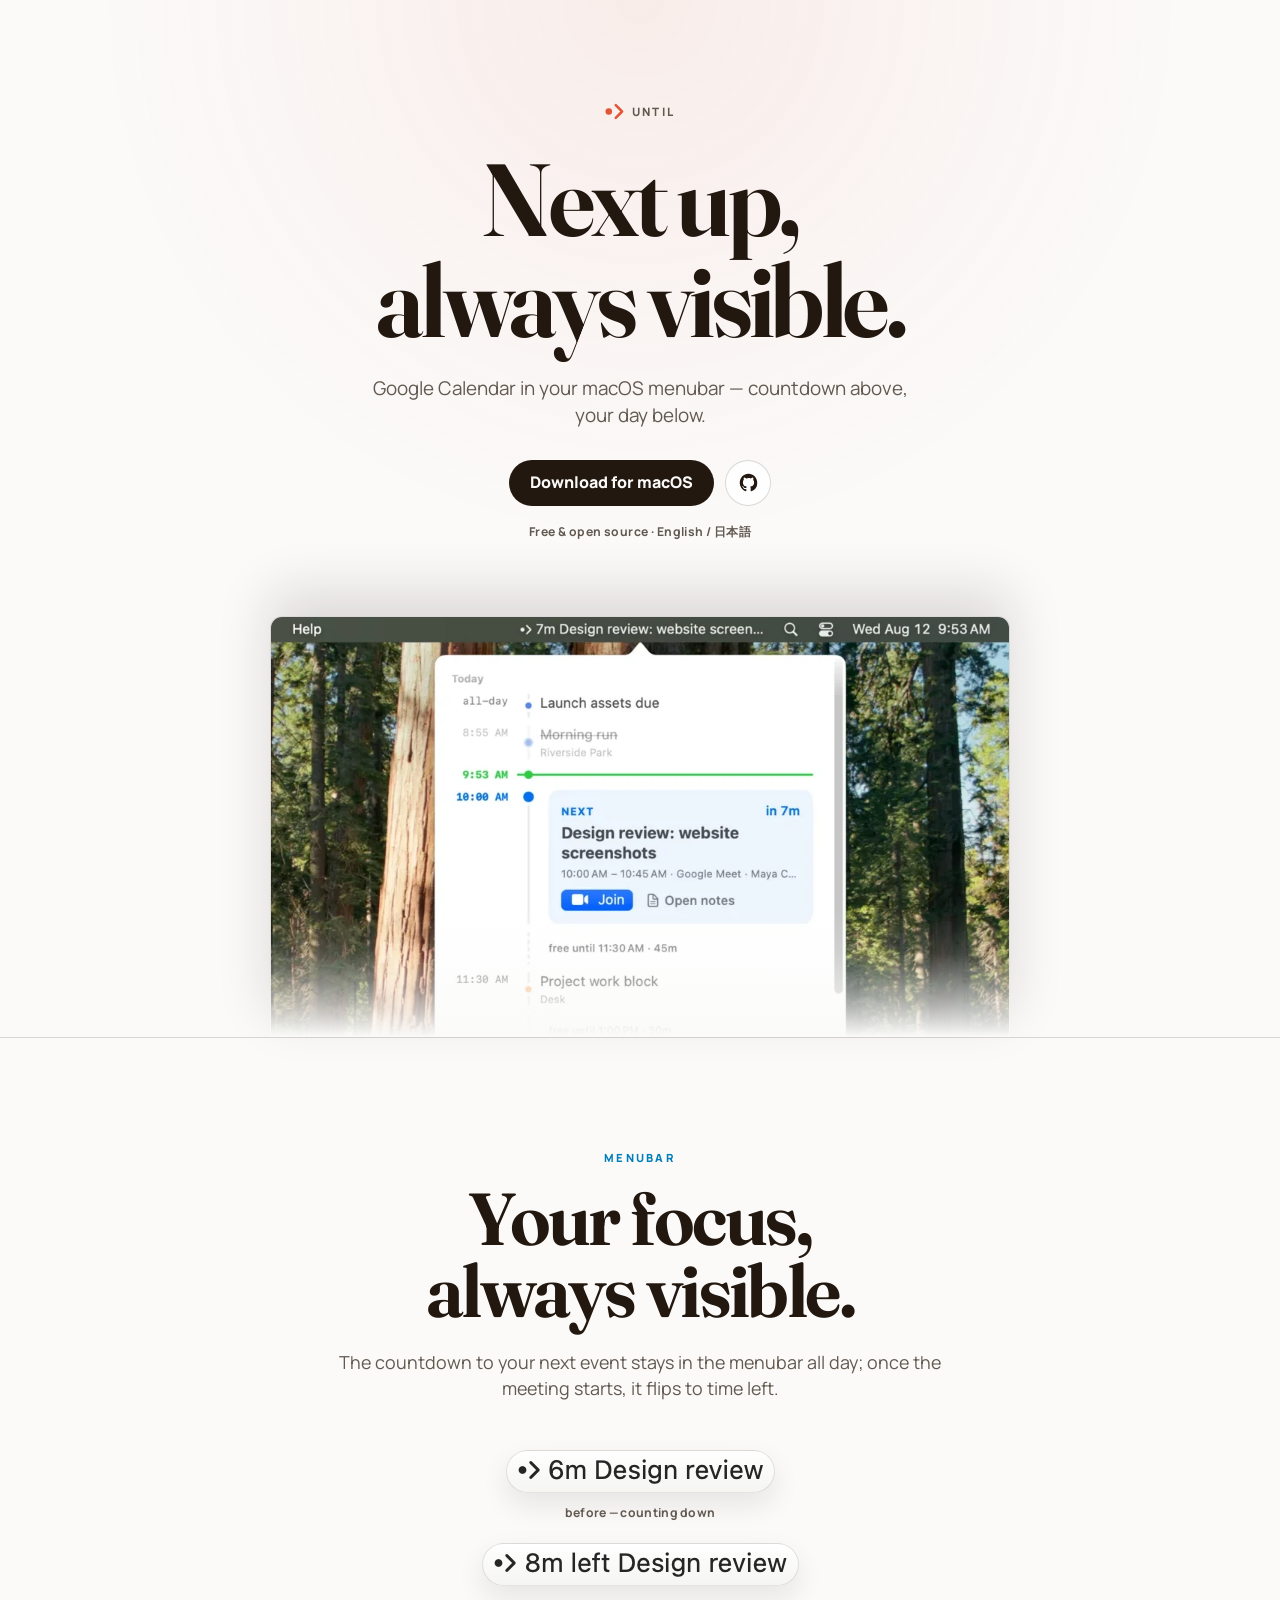
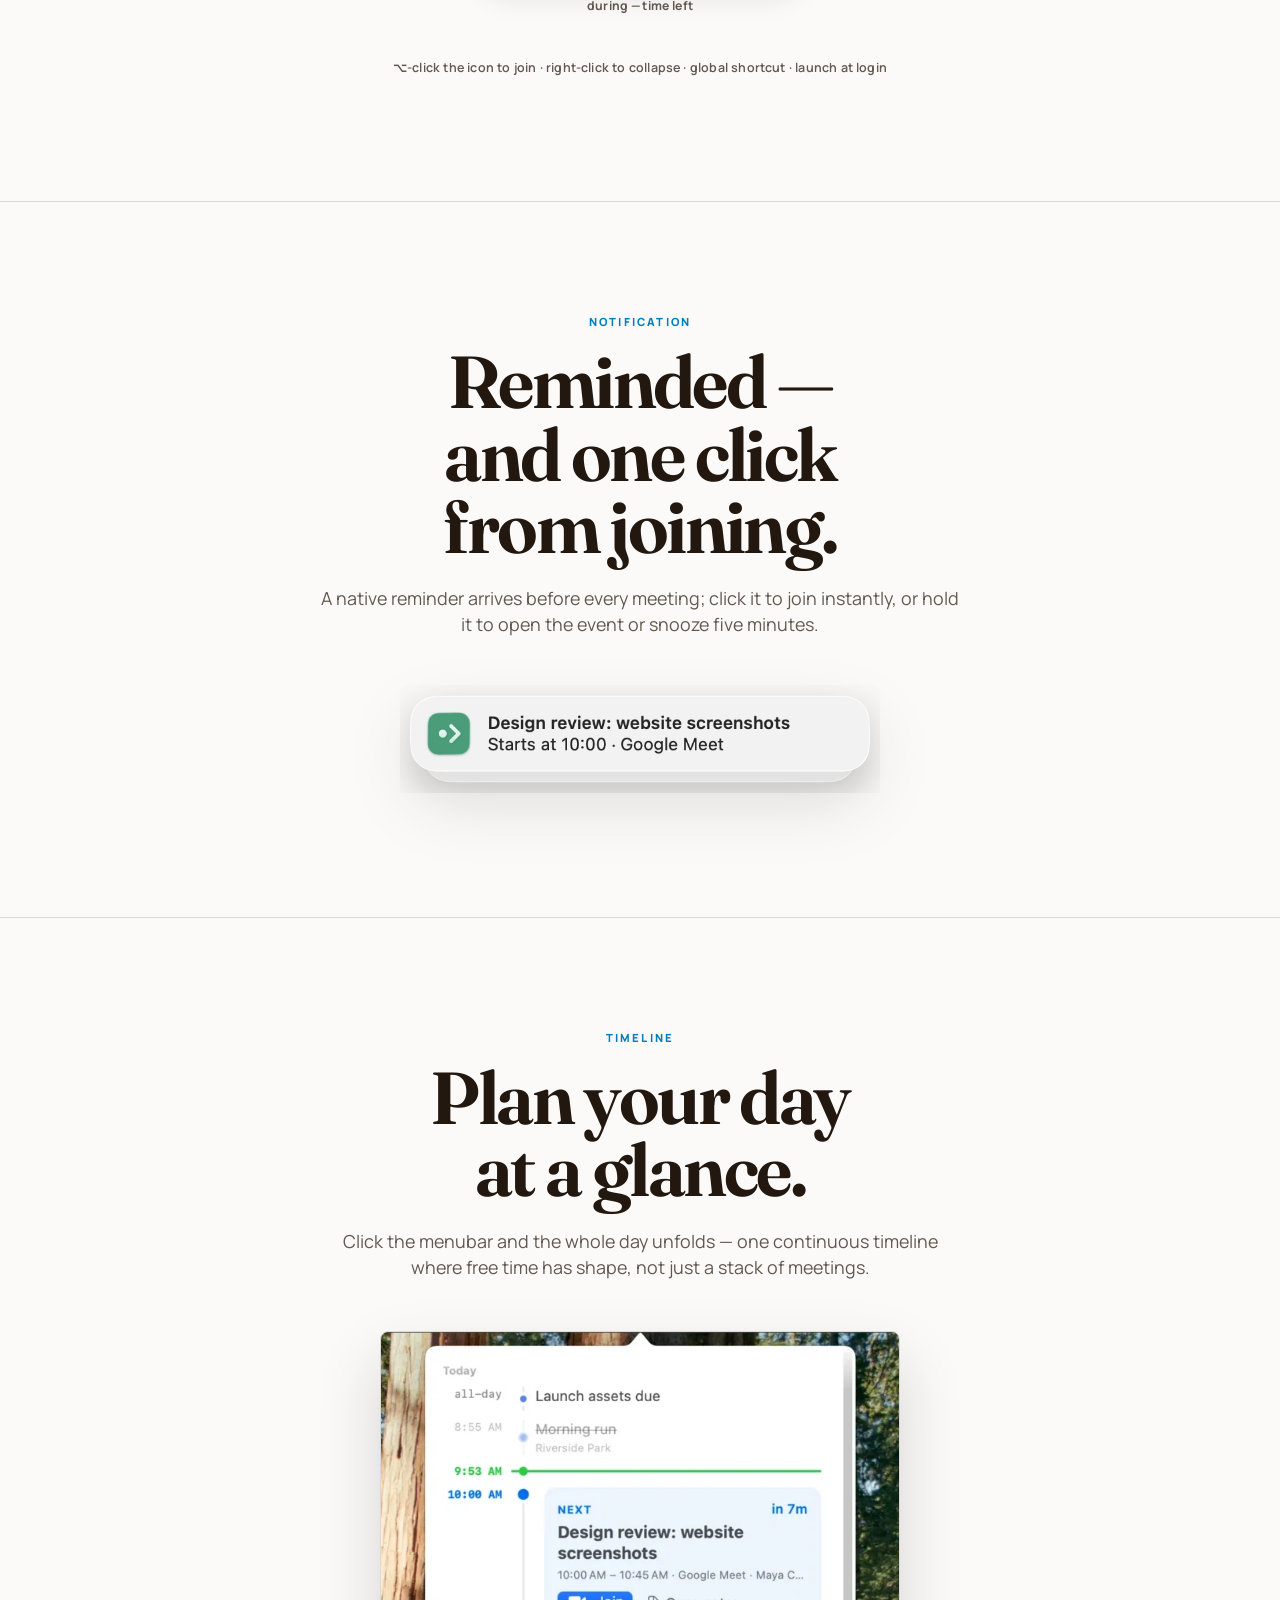
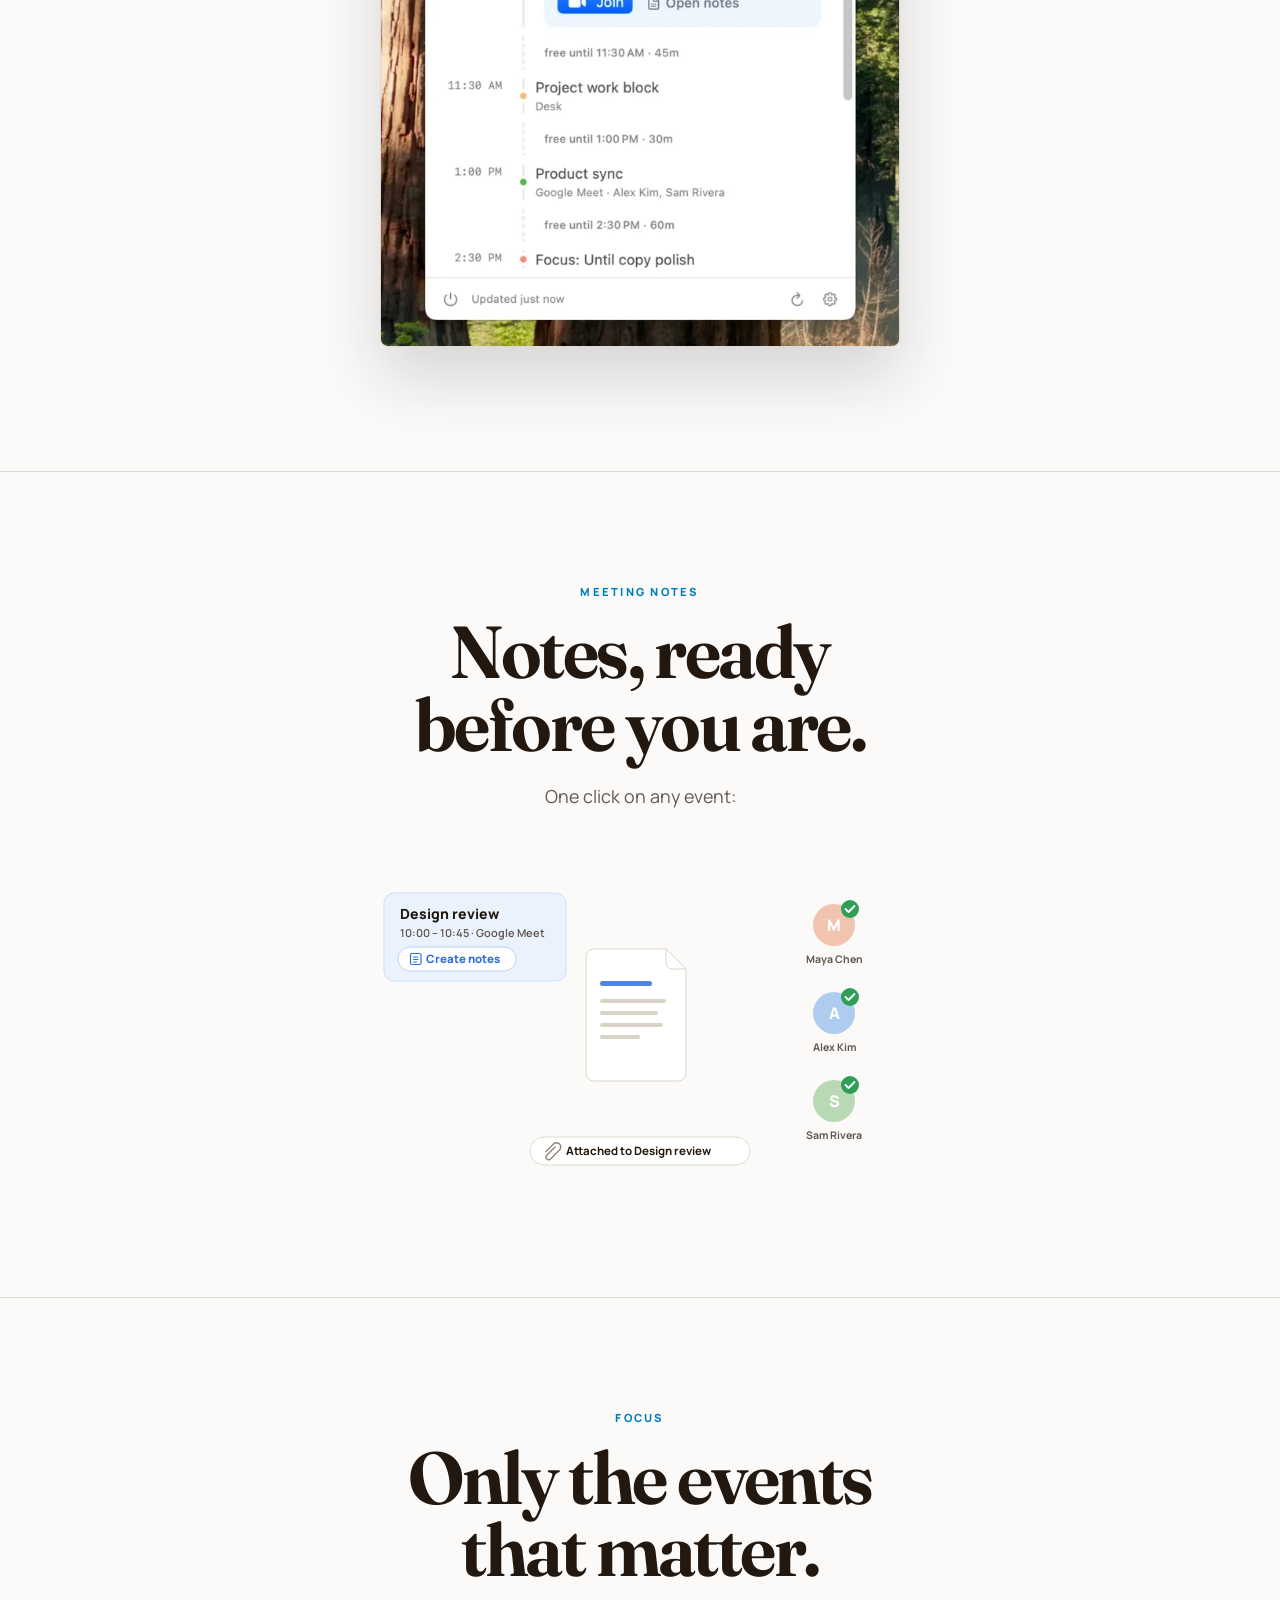
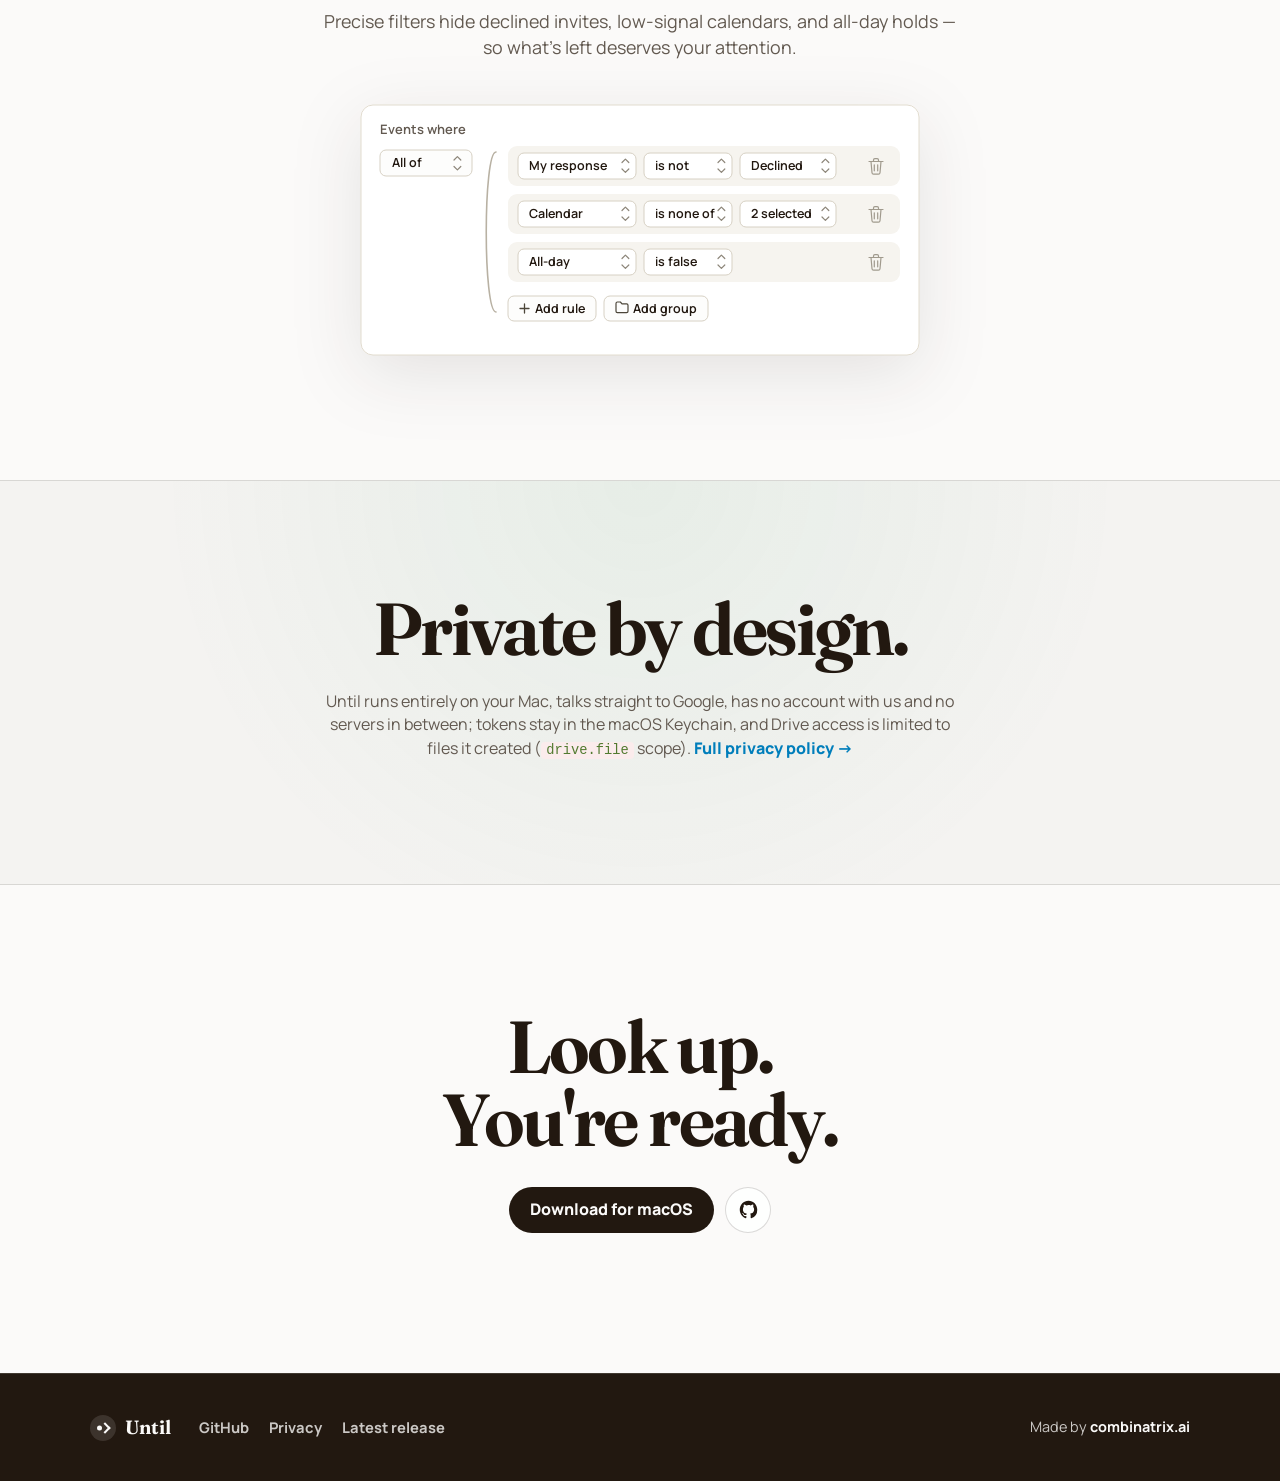
==== commit b43b3047: "Replace the notes and filter cards with drawn feature visuals Meeting notes: an animated SVG scene -" ====
--- a/docs/index.html
+++ b/docs/index.html
@@ -31,7 +31,7 @@
       href="https://fonts.googleapis.com/css2?family=Fraunces:opsz,wght@9..144,650;9..144,780&amp;family=Manrope:wght@400;520;620;720;800&amp;display=swap"
       rel="stylesheet"
     >
-    <link rel="stylesheet" href="styles.css?v=20260811-poster-hero2">
+    <link rel="stylesheet" href="styles.css?v=20260811-feature-visuals">
     <link rel="icon" href="data:image/svg+xml,%3Csvg xmlns='http://www.w3.org/2000/svg' viewBox='0 0 24 24'%3E%3Ccircle cx='8' cy='12' r='3' fill='%23d9664e'/%3E%3Cpath d='M14 7l5 5-5 5' fill='none' stroke='%23d9664e' stroke-width='2.5' stroke-linecap='round' stroke-linejoin='round'/%3E%3C/svg%3E">
   </head>
   <body>
@@ -160,12 +160,93 @@
             <p class="section-lede">One click on any event:</p>
           </header>
 
-          <div class="step-card">
-            <ol class="step-list">
-              <li><span class="step-number" aria-hidden="true">1</span><span>Creates a Google Doc &mdash; from your template</span></li>
-              <li><span class="step-number" aria-hidden="true">2</span><span>Shares it &mdash; with every attendee</span></li>
-              <li><span class="step-number" aria-hidden="true">3</span><span>Attaches it &mdash; to the calendar event</span></li>
-            </ol>
+          <ol class="sr-only">
+            <li>Creates a Google Doc from your template</li>
+            <li>Shares it with every attendee</li>
+            <li>Attaches it to the calendar event</li>
+          </ol>
+          <div class="notes-visual" aria-hidden="true">
+            <svg viewBox="0 0 560 320" role="img" focusable="false">
+              <!-- event card -->
+              <g>
+                <rect x="24" y="40" width="182" height="88" rx="10" fill="#eaf2fe" stroke="#cfe0fb" />
+                <text x="40" y="66" class="nv-title">Design review</text>
+                <text x="40" y="84" class="nv-sub">10:00 &#8211; 10:45 &#183; Google Meet</text>
+                <g class="nv-button">
+                  <rect x="38" y="94" width="118" height="24" rx="12" fill="#ffffff" stroke="#bcd2f5" />
+                  <path d="M52 100.5h7.5a1.5 1.5 0 0 1 1.5 1.5v8a1.5 1.5 0 0 1-1.5 1.5H52a1.5 1.5 0 0 1-1.5-1.5v-8a1.5 1.5 0 0 1 1.5-1.5Z" fill="none" stroke="#2f6fe0" stroke-width="1.2" />
+                  <path d="M53.5 104h4.5M53.5 106.5h4.5M53.5 109h3" stroke="#2f6fe0" stroke-width="1" stroke-linecap="round" />
+                  <text x="66" y="110" class="nv-btn-label">Create notes</text>
+                </g>
+                <circle class="nv-ripple" cx="97" cy="106" r="14" fill="none" stroke="#2f6fe0" />
+              </g>
+
+              <!-- cursor -->
+              <path class="nv-cursor" d="M0 0 L0 15.2 L3.6 12.1 L6 17.6 L8.6 16.4 L6.2 11 L10.9 10.6 Z" fill="#1c1a17" stroke="#ffffff" stroke-width="1.1" />
+
+              <!-- created doc -->
+              <g class="nv-doc">
+                <g class="nv-doc-inner">
+                  <path d="M234 96 h72 l20 20 v104 a8 8 0 0 1-8 8 h-84 a8 8 0 0 1-8-8 V104 a8 8 0 0 1 8-8 Z" fill="#ffffff" stroke="#ddd6ca" />
+                  <path d="M306 96 v14 a6 6 0 0 0 6 6 h14" fill="none" stroke="#ddd6ca" />
+                  <rect x="240" y="128" width="52" height="5" rx="2.5" fill="#2f6fe0" opacity="0.85" />
+                  <rect class="nv-line l1" x="240" y="146" width="66" height="4" rx="2" fill="#d9d3c7" />
+                  <rect class="nv-line l2" x="240" y="158" width="58" height="4" rx="2" fill="#d9d3c7" />
+                  <rect class="nv-line l3" x="240" y="170" width="63" height="4" rx="2" fill="#d9d3c7" />
+                  <rect class="nv-line l4" x="240" y="182" width="40" height="4" rx="2" fill="#d9d3c7" />
+                </g>
+              </g>
+
+              <!-- flying mini-docs -->
+              <g class="nv-fly nv-fly1">
+                <rect x="-8" y="-10" width="16" height="20" rx="3" fill="#ffffff" stroke="#c9d8f2" />
+                <path d="M-3.5 -3.5h7M-3.5 0h7M-3.5 3.5h4.5" stroke="#2f6fe0" stroke-width="1.1" stroke-linecap="round" />
+              </g>
+              <g class="nv-fly nv-fly2">
+                <rect x="-8" y="-10" width="16" height="20" rx="3" fill="#ffffff" stroke="#c9d8f2" />
+                <path d="M-3.5 -3.5h7M-3.5 0h7M-3.5 3.5h4.5" stroke="#2f6fe0" stroke-width="1.1" stroke-linecap="round" />
+              </g>
+              <g class="nv-fly nv-fly3">
+                <rect x="-8" y="-10" width="16" height="20" rx="3" fill="#ffffff" stroke="#c9d8f2" />
+                <path d="M-3.5 -3.5h7M-3.5 0h7M-3.5 3.5h4.5" stroke="#2f6fe0" stroke-width="1.1" stroke-linecap="round" />
+              </g>
+
+              <!-- attendees -->
+              <g class="nv-person">
+                <circle cx="474" cy="72" r="21" fill="#f0c4ae" />
+                <text x="474" y="78" class="nv-initial">M</text>
+                <text x="474" y="110" class="nv-name">Maya Chen</text>
+                <g class="nv-check nv-check1">
+                  <circle cx="490" cy="56" r="9" fill="#2f9e56" />
+                  <path d="M485.5 56 l3 3 l6-6" fill="none" stroke="#ffffff" stroke-width="1.8" stroke-linecap="round" stroke-linejoin="round" />
+                </g>
+              </g>
+              <g class="nv-person">
+                <circle cx="474" cy="160" r="21" fill="#aecbf0" />
+                <text x="474" y="166" class="nv-initial">A</text>
+                <text x="474" y="198" class="nv-name">Alex Kim</text>
+                <g class="nv-check nv-check2">
+                  <circle cx="490" cy="144" r="9" fill="#2f9e56" />
+                  <path d="M485.5 144 l3 3 l6-6" fill="none" stroke="#ffffff" stroke-width="1.8" stroke-linecap="round" stroke-linejoin="round" />
+                </g>
+              </g>
+              <g class="nv-person">
+                <circle cx="474" cy="248" r="21" fill="#b9d8b4" />
+                <text x="474" y="254" class="nv-initial">S</text>
+                <text x="474" y="286" class="nv-name">Sam Rivera</text>
+                <g class="nv-check nv-check3">
+                  <circle cx="490" cy="232" r="9" fill="#2f9e56" />
+                  <path d="M485.5 232 l3 3 l6-6" fill="none" stroke="#ffffff" stroke-width="1.8" stroke-linecap="round" stroke-linejoin="round" />
+                </g>
+              </g>
+
+              <!-- attached chip -->
+              <g class="nv-attach">
+                <rect x="170" y="284" width="220" height="28" rx="14" fill="#ffffff" stroke="#e0dacd" />
+                <path d="M186 298.5 l7.5-7.5 a4.2 4.2 0 0 1 6 6 l-9 9 a2.6 2.6 0 0 1-3.7-3.7 l8.2-8.2" fill="none" stroke="#8d867a" stroke-width="1.4" stroke-linecap="round" stroke-linejoin="round" />
+                <text x="206" y="302" class="nv-attach-label">Attached to Design review</text>
+              </g>
+            </svg>
           </div>
         </div>
       </section>
@@ -178,12 +259,79 @@
             <p class="section-lede">Precise filters hide declined invites, low-signal calendars, and all-day holds — so what's left deserves your attention.</p>
           </header>
 
-          <div class="rule-card" role="group" aria-label="Example filter rules">
-            <div class="rule-list">
-              <div class="rule-pill"><code class="rule-field">selfResponse</code><span class="rule-operator">&mdash; is not</span><strong class="rule-value">declined</strong></div>
-              <div class="rule-pill"><code class="rule-field">status</code><span class="rule-operator">&mdash; is not</span><strong class="rule-value">cancelled</strong></div>
-              <div class="rule-pill"><code class="rule-field">calendar</code><span class="rule-operator">&mdash; is not</span><strong class="rule-value">&quot;Holidays&quot;</strong></div>
-            </div>
+          <p class="sr-only">Example rules from the built-in filter editor: events where my response is not Declined, calendar is none of two selected calendars, and all-day is false.</p>
+          <div class="filter-visual" aria-hidden="true">
+            <svg viewBox="0 0 560 252" role="img" focusable="false">
+              <!-- editor card -->
+              <rect x="1" y="1" width="558" height="250" rx="12" fill="#ffffff" stroke="#e2dccf" />
+              <text x="20" y="30" class="fv-muted">Events where</text>
+
+              <!-- group mode dropdown -->
+              <g>
+                <rect x="20" y="46" width="92" height="26" rx="6" fill="#fdfdfc" stroke="#d7d1c4" />
+                <text x="32" y="63" class="fv-label">All of</text>
+                <path d="M94 56 l3.4-3.4 3.4 3.4 M94 62.5 l3.4 3.4 3.4-3.4" fill="none" stroke="#8d867a" stroke-width="1.2" stroke-linecap="round" stroke-linejoin="round" />
+              </g>
+
+              <!-- paren -->
+              <path d="M136 48 C123 48 123 208 136 208" fill="none" stroke="#b8b1a3" stroke-width="1.6" stroke-linecap="round" />
+
+              <!-- condition rows -->
+              <g class="fv-row">
+                <rect x="148" y="42" width="392" height="40" rx="9" fill="#f6f4ef" />
+                <rect x="158" y="49" width="118" height="26" rx="6" fill="#ffffff" stroke="#d7d1c4" />
+                <text x="169" y="66" class="fv-label">My response</text>
+                <path d="M262 58.5 l3.4-3.4 3.4 3.4 M262 65 l3.4 3.4 3.4-3.4" fill="none" stroke="#8d867a" stroke-width="1.2" stroke-linecap="round" stroke-linejoin="round" />
+                <rect x="284" y="49" width="88" height="26" rx="6" fill="#ffffff" stroke="#d7d1c4" />
+                <text x="295" y="66" class="fv-label">is not</text>
+                <path d="M358 58.5 l3.4-3.4 3.4 3.4 M358 65 l3.4 3.4 3.4-3.4" fill="none" stroke="#8d867a" stroke-width="1.2" stroke-linecap="round" stroke-linejoin="round" />
+                <rect x="380" y="49" width="96" height="26" rx="6" fill="#ffffff" stroke="#d7d1c4" />
+                <text x="391" y="66" class="fv-label">Declined</text>
+                <path d="M462 58.5 l3.4-3.4 3.4 3.4 M462 65 l3.4 3.4 3.4-3.4" fill="none" stroke="#8d867a" stroke-width="1.2" stroke-linecap="round" stroke-linejoin="round" />
+                <g class="fv-trash" transform="translate(508 54)">
+                  <path d="M1 3.5h14M5.5 3.5V2a1.4 1.4 0 0 1 1.4-1.4h2.2A1.4 1.4 0 0 1 10.5 2v1.5M3 3.5 l1 11.2A1.6 1.6 0 0 0 5.6 16.2h4.8a1.6 1.6 0 0 0 1.6-1.5l1-11.2M6.3 6.8v6M9.7 6.8v6" fill="none" stroke="#a09a8d" stroke-width="1.2" stroke-linecap="round" stroke-linejoin="round" />
+                </g>
+              </g>
+
+              <g class="fv-row">
+                <rect x="148" y="90" width="392" height="40" rx="9" fill="#f6f4ef" />
+                <rect x="158" y="97" width="118" height="26" rx="6" fill="#ffffff" stroke="#d7d1c4" />
+                <text x="169" y="114" class="fv-label">Calendar</text>
+                <path d="M262 106.5 l3.4-3.4 3.4 3.4 M262 113 l3.4 3.4 3.4-3.4" fill="none" stroke="#8d867a" stroke-width="1.2" stroke-linecap="round" stroke-linejoin="round" />
+                <rect x="284" y="97" width="88" height="26" rx="6" fill="#ffffff" stroke="#d7d1c4" />
+                <text x="295" y="114" class="fv-label">is none of</text>
+                <path d="M358 106.5 l3.4-3.4 3.4 3.4 M358 113 l3.4 3.4 3.4-3.4" fill="none" stroke="#8d867a" stroke-width="1.2" stroke-linecap="round" stroke-linejoin="round" />
+                <rect x="380" y="97" width="96" height="26" rx="6" fill="#ffffff" stroke="#d7d1c4" />
+                <text x="391" y="114" class="fv-label">2 selected</text>
+                <path d="M462 106.5 l3.4-3.4 3.4 3.4 M462 113 l3.4 3.4 3.4-3.4" fill="none" stroke="#8d867a" stroke-width="1.2" stroke-linecap="round" stroke-linejoin="round" />
+                <g class="fv-trash" transform="translate(508 102)">
+                  <path d="M1 3.5h14M5.5 3.5V2a1.4 1.4 0 0 1 1.4-1.4h2.2A1.4 1.4 0 0 1 10.5 2v1.5M3 3.5 l1 11.2A1.6 1.6 0 0 0 5.6 16.2h4.8a1.6 1.6 0 0 0 1.6-1.5l1-11.2M6.3 6.8v6M9.7 6.8v6" fill="none" stroke="#a09a8d" stroke-width="1.2" stroke-linecap="round" stroke-linejoin="round" />
+                </g>
+              </g>
+
+              <g class="fv-row">
+                <rect x="148" y="138" width="392" height="40" rx="9" fill="#f6f4ef" />
+                <rect x="158" y="145" width="118" height="26" rx="6" fill="#ffffff" stroke="#d7d1c4" />
+                <text x="169" y="162" class="fv-label">All-day</text>
+                <path d="M262 154.5 l3.4-3.4 3.4 3.4 M262 161 l3.4 3.4 3.4-3.4" fill="none" stroke="#8d867a" stroke-width="1.2" stroke-linecap="round" stroke-linejoin="round" />
+                <rect x="284" y="145" width="88" height="26" rx="6" fill="#ffffff" stroke="#d7d1c4" />
+                <text x="295" y="162" class="fv-label">is false</text>
+                <path d="M358 154.5 l3.4-3.4 3.4 3.4 M358 161 l3.4 3.4 3.4-3.4" fill="none" stroke="#8d867a" stroke-width="1.2" stroke-linecap="round" stroke-linejoin="round" />
+                <g class="fv-trash" transform="translate(508 150)">
+                  <path d="M1 3.5h14M5.5 3.5V2a1.4 1.4 0 0 1 1.4-1.4h2.2A1.4 1.4 0 0 1 10.5 2v1.5M3 3.5 l1 11.2A1.6 1.6 0 0 0 5.6 16.2h4.8a1.6 1.6 0 0 0 1.6-1.5l1-11.2M6.3 6.8v6M9.7 6.8v6" fill="none" stroke="#a09a8d" stroke-width="1.2" stroke-linecap="round" stroke-linejoin="round" />
+                </g>
+              </g>
+
+              <!-- add buttons -->
+              <g>
+                <rect x="148" y="192" width="88" height="25" rx="6" fill="#fdfdfc" stroke="#d7d1c4" />
+                <path d="M160 204.5h9M164.5 200v9" stroke="#4c4639" stroke-width="1.3" stroke-linecap="round" />
+                <text x="175" y="209" class="fv-label">Add rule</text>
+                <rect x="244" y="192" width="104" height="25" rx="6" fill="#fdfdfc" stroke="#d7d1c4" />
+                <path d="M256 201 v-1.6 a1.4 1.4 0 0 1 1.4-1.4 h3l1.6 1.8h4.6a1.4 1.4 0 0 1 1.4 1.4v6a1.4 1.4 0 0 1-1.4 1.4h-9.2a1.4 1.4 0 0 1-1.4-1.4Z" fill="none" stroke="#4c4639" stroke-width="1.2" stroke-linejoin="round" />
+                <text x="273" y="209" class="fv-label">Add group</text>
+              </g>
+            </svg>
           </div>
         </div>
       </section>
--- a/docs/styles.css
+++ b/docs/styles.css
@@ -408,92 +408,186 @@
   box-shadow: 0 30px 64px color-mix(in oklch, var(--ink) 16%, transparent);
 }
 
-.step-card,
-.rule-card {
-  width: min(100%, 600px);
+.sr-only {
+  position: absolute;
+  width: 1px;
+  height: 1px;
+  margin: -1px;
+  padding: 0;
+  overflow: hidden;
+  clip-path: inset(50%);
+  white-space: nowrap;
+  border: 0;
+}
+
+.notes-visual,
+.filter-visual {
+  width: min(100%, 560px);
   margin: 43px auto 0;
-  border: 1px solid color-mix(in oklch, var(--ink) 12%, transparent);
-  border-radius: 11px;
-  background: var(--white);
-  box-shadow: var(--shadow);
-}
-
-.step-card {
-  padding: 9px 22px;
-  text-align: left;
-}
-
-.step-list {
-  margin: 0;
-  padding: 0;
-  list-style: none;
-}
-
-.step-list li {
-  display: grid;
-  grid-template-columns: 30px minmax(0, 1fr);
-  gap: 14px;
-  align-items: center;
-  padding: 18px 0;
-  color: var(--ink);
-  font-size: 0.94rem;
+}
+
+.notes-visual svg,
+.filter-visual svg {
+  display: block;
+  width: 100%;
+  height: auto;
+}
+
+.filter-visual svg {
+  filter: drop-shadow(0 18px 34px color-mix(in oklch, var(--ink) 10%, transparent));
+}
+
+.fv-label {
+  fill: var(--ink);
+  font-family: var(--body);
+  font-size: 12.5px;
+  font-weight: 620;
+}
+
+.fv-muted {
+  fill: var(--muted);
+  font-family: var(--body);
+  font-size: 13px;
+  font-weight: 620;
+}
+
+/* ---- meeting-notes animation ---- */
+
+.nv-title {
+  fill: var(--ink);
+  font-family: var(--body);
+  font-size: 14px;
+  font-weight: 800;
+}
+
+.nv-sub {
+  fill: var(--muted);
+  font-family: var(--body);
+  font-size: 11px;
+  font-weight: 620;
+}
+
+.nv-btn-label {
+  fill: #2f6fe0;
+  font-family: var(--body);
+  font-size: 11.5px;
+  font-weight: 800;
+}
+
+.nv-initial {
+  fill: var(--white);
+  font-family: var(--body);
+  font-size: 16px;
+  font-weight: 800;
+  text-anchor: middle;
+}
+
+.nv-name {
+  fill: var(--muted);
+  font-family: var(--body);
+  font-size: 10.5px;
   font-weight: 720;
-}
-
-.step-list li + li {
-  border-top: 1px solid var(--line);
-}
-
-.step-number {
-  display: grid;
-  place-items: center;
-  width: 30px;
-  height: 30px;
-  border-radius: 50%;
-  background: color-mix(in oklch, var(--coral) 14%, var(--white));
-  color: var(--coral);
-  font-size: 0.78rem;
-  font-weight: 800;
-}
-
-.rule-card {
-  padding: 17px;
-}
-
-.rule-list {
-  display: grid;
-  gap: 10px;
-}
-
-.rule-pill {
-  display: flex;
-  flex-wrap: wrap;
-  align-items: baseline;
-  justify-content: center;
-  gap: 7px;
-  min-height: 42px;
-  padding: 10px 14px;
-  border: 1px solid color-mix(in oklch, var(--green) 18%, transparent);
-  border-radius: 999px;
-  background: color-mix(in oklch, var(--green) 7%, var(--white));
-  color: var(--muted);
-  font-size: 0.8rem;
-}
-
-.rule-field {
-  color: var(--ink);
-  font-family: var(--mono);
-  font-size: 0.92em;
-  font-weight: 800;
-}
-
-.rule-operator {
-  color: var(--muted);
-}
-
-.rule-value {
-  color: color-mix(in oklch, var(--green) 78%, var(--ink));
-  font-weight: 800;
+  text-anchor: middle;
+}
+
+.nv-attach-label {
+  fill: var(--ink);
+  font-family: var(--body);
+  font-size: 11.5px;
+  font-weight: 720;
+}
+
+/* Rest state: everything after the click is hidden until the section
+   scrolls into view and script.js adds .is-visible. */
+.nv-cursor,
+.nv-ripple,
+.nv-doc,
+.nv-fly,
+.nv-check,
+.nv-attach {
+  opacity: 0;
+}
+
+.is-visible .nv-cursor { animation: nv-cursor 5s both; }
+.is-visible .nv-button { animation: nv-press 5s both; transform-origin: 97px 106px; }
+.is-visible .nv-ripple { animation: nv-ripple 5s both; transform-origin: 97px 106px; }
+.is-visible .nv-doc { animation: nv-doc 5s both; transform-origin: 280px 162px; }
+.is-visible .nv-fly1 { animation: nv-fly1 5s both; }
+.is-visible .nv-fly2 { animation: nv-fly2 5s both; }
+.is-visible .nv-fly3 { animation: nv-fly3 5s both; }
+.is-visible .nv-check1 { animation: nv-check1 5s both; transform-origin: 490px 56px; }
+.is-visible .nv-check2 { animation: nv-check2 5s both; transform-origin: 490px 144px; }
+.is-visible .nv-check3 { animation: nv-check3 5s both; transform-origin: 490px 232px; }
+.is-visible .nv-attach { animation: nv-attach 5s both; }
+
+@keyframes nv-cursor {
+  0% { opacity: 0; transform: translate(320px, 300px); }
+  6% { opacity: 1; }
+  16% { transform: translate(99px, 108px); }
+  20% { opacity: 1; transform: translate(99px, 108px); }
+  30%, 100% { opacity: 0; transform: translate(99px, 108px); }
+}
+
+@keyframes nv-press {
+  0%, 16% { transform: scale(1); }
+  18% { transform: scale(0.94); }
+  22%, 100% { transform: scale(1); }
+}
+
+@keyframes nv-ripple {
+  0%, 17% { opacity: 0; transform: scale(0.4); stroke-width: 2; }
+  20% { opacity: 0.55; }
+  28%, 100% { opacity: 0; transform: scale(2.1); stroke-width: 0.5; }
+}
+
+@keyframes nv-doc {
+  0%, 20% { opacity: 0; transform: scale(0.3); }
+  27% { opacity: 1; transform: scale(1.05); }
+  30%, 100% { opacity: 1; transform: scale(1); }
+}
+
+@keyframes nv-fly1 {
+  0%, 34% { opacity: 0; transform: translate(320px, 150px) scale(0.6); }
+  38% { opacity: 1; }
+  45% { opacity: 1; transform: translate(452px, 74px) scale(1); }
+  47%, 100% { opacity: 0; transform: translate(452px, 74px) scale(0.5); }
+}
+
+@keyframes nv-fly2 {
+  0%, 42% { opacity: 0; transform: translate(320px, 165px) scale(0.6); }
+  46% { opacity: 1; }
+  53% { opacity: 1; transform: translate(452px, 162px) scale(1); }
+  55%, 100% { opacity: 0; transform: translate(452px, 162px) scale(0.5); }
+}
+
+@keyframes nv-fly3 {
+  0%, 50% { opacity: 0; transform: translate(320px, 180px) scale(0.6); }
+  54% { opacity: 1; }
+  61% { opacity: 1; transform: translate(452px, 250px) scale(1); }
+  63%, 100% { opacity: 0; transform: translate(452px, 250px) scale(0.5); }
+}
+
+@keyframes nv-check1 {
+  0%, 45% { opacity: 0; transform: scale(0.2); }
+  50% { opacity: 1; transform: scale(1.18); }
+  54%, 100% { opacity: 1; transform: scale(1); }
+}
+
+@keyframes nv-check2 {
+  0%, 53% { opacity: 0; transform: scale(0.2); }
+  58% { opacity: 1; transform: scale(1.18); }
+  62%, 100% { opacity: 1; transform: scale(1); }
+}
+
+@keyframes nv-check3 {
+  0%, 61% { opacity: 0; transform: scale(0.2); }
+  66% { opacity: 1; transform: scale(1.18); }
+  70%, 100% { opacity: 1; transform: scale(1); }
+}
+
+@keyframes nv-attach {
+  0%, 72% { opacity: 0; transform: translateY(10px); }
+  82%, 100% { opacity: 1; transform: translateY(0); }
 }
 
 .privacy-section {
@@ -778,19 +872,6 @@
     max-width: 34ch;
   }
 
-  .step-card {
-    padding-right: 17px;
-    padding-left: 17px;
-  }
-
-  .rule-card {
-    padding: 12px;
-  }
-
-  .rule-pill {
-    border-radius: 12px;
-  }
-
   .privacy-copy {
     max-width: 38ch;
   }
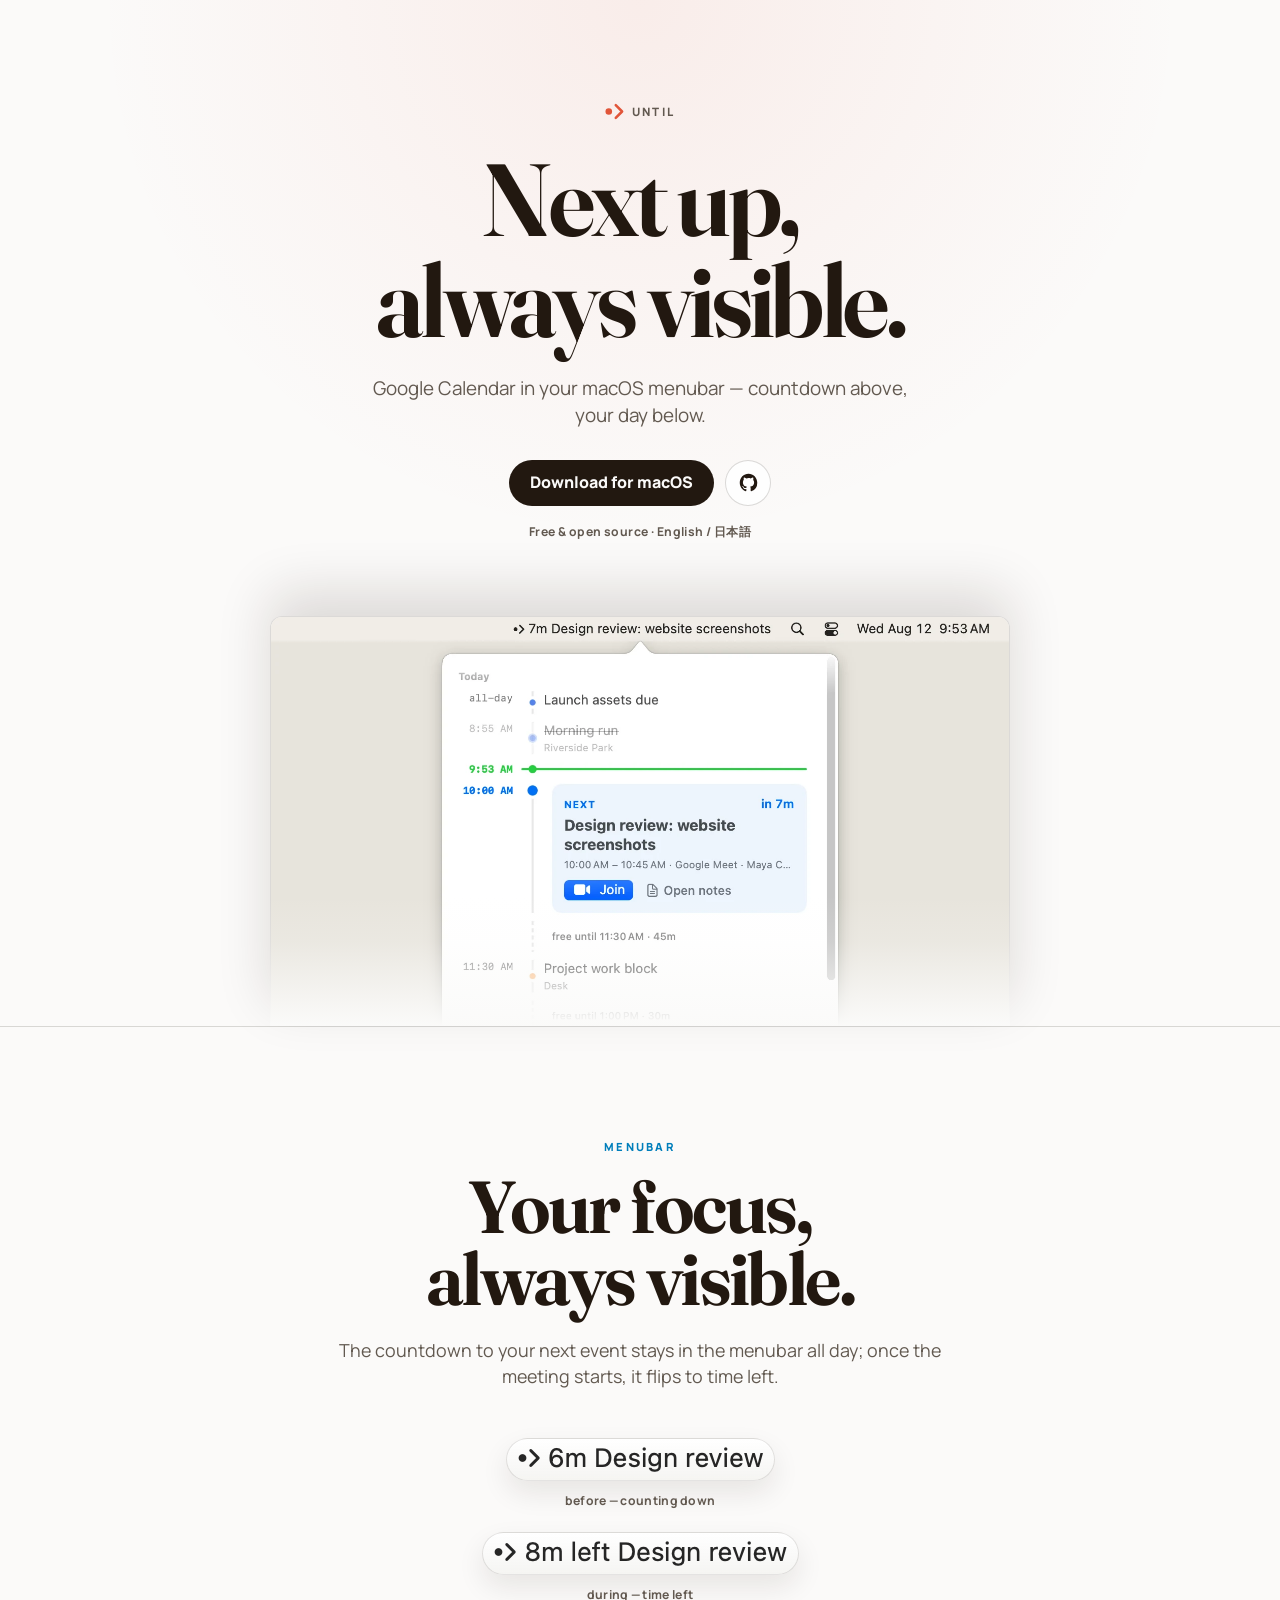
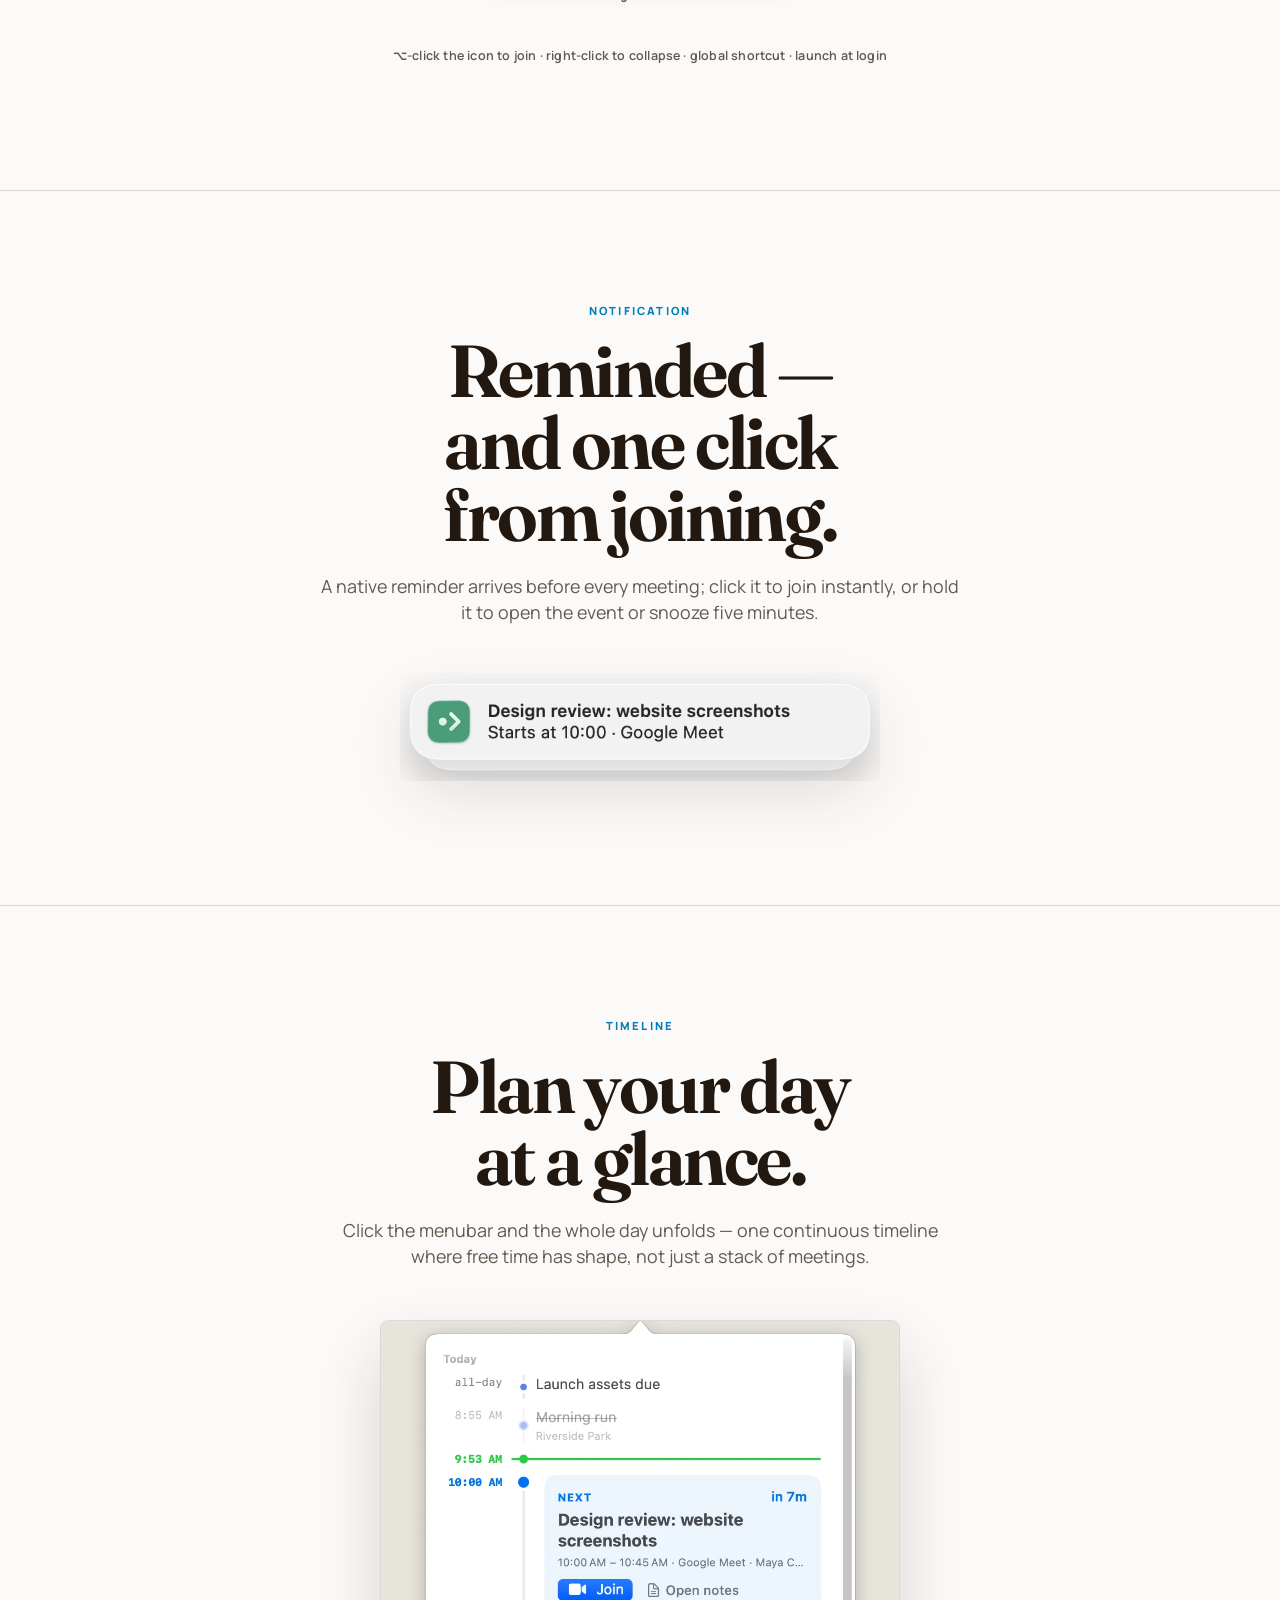
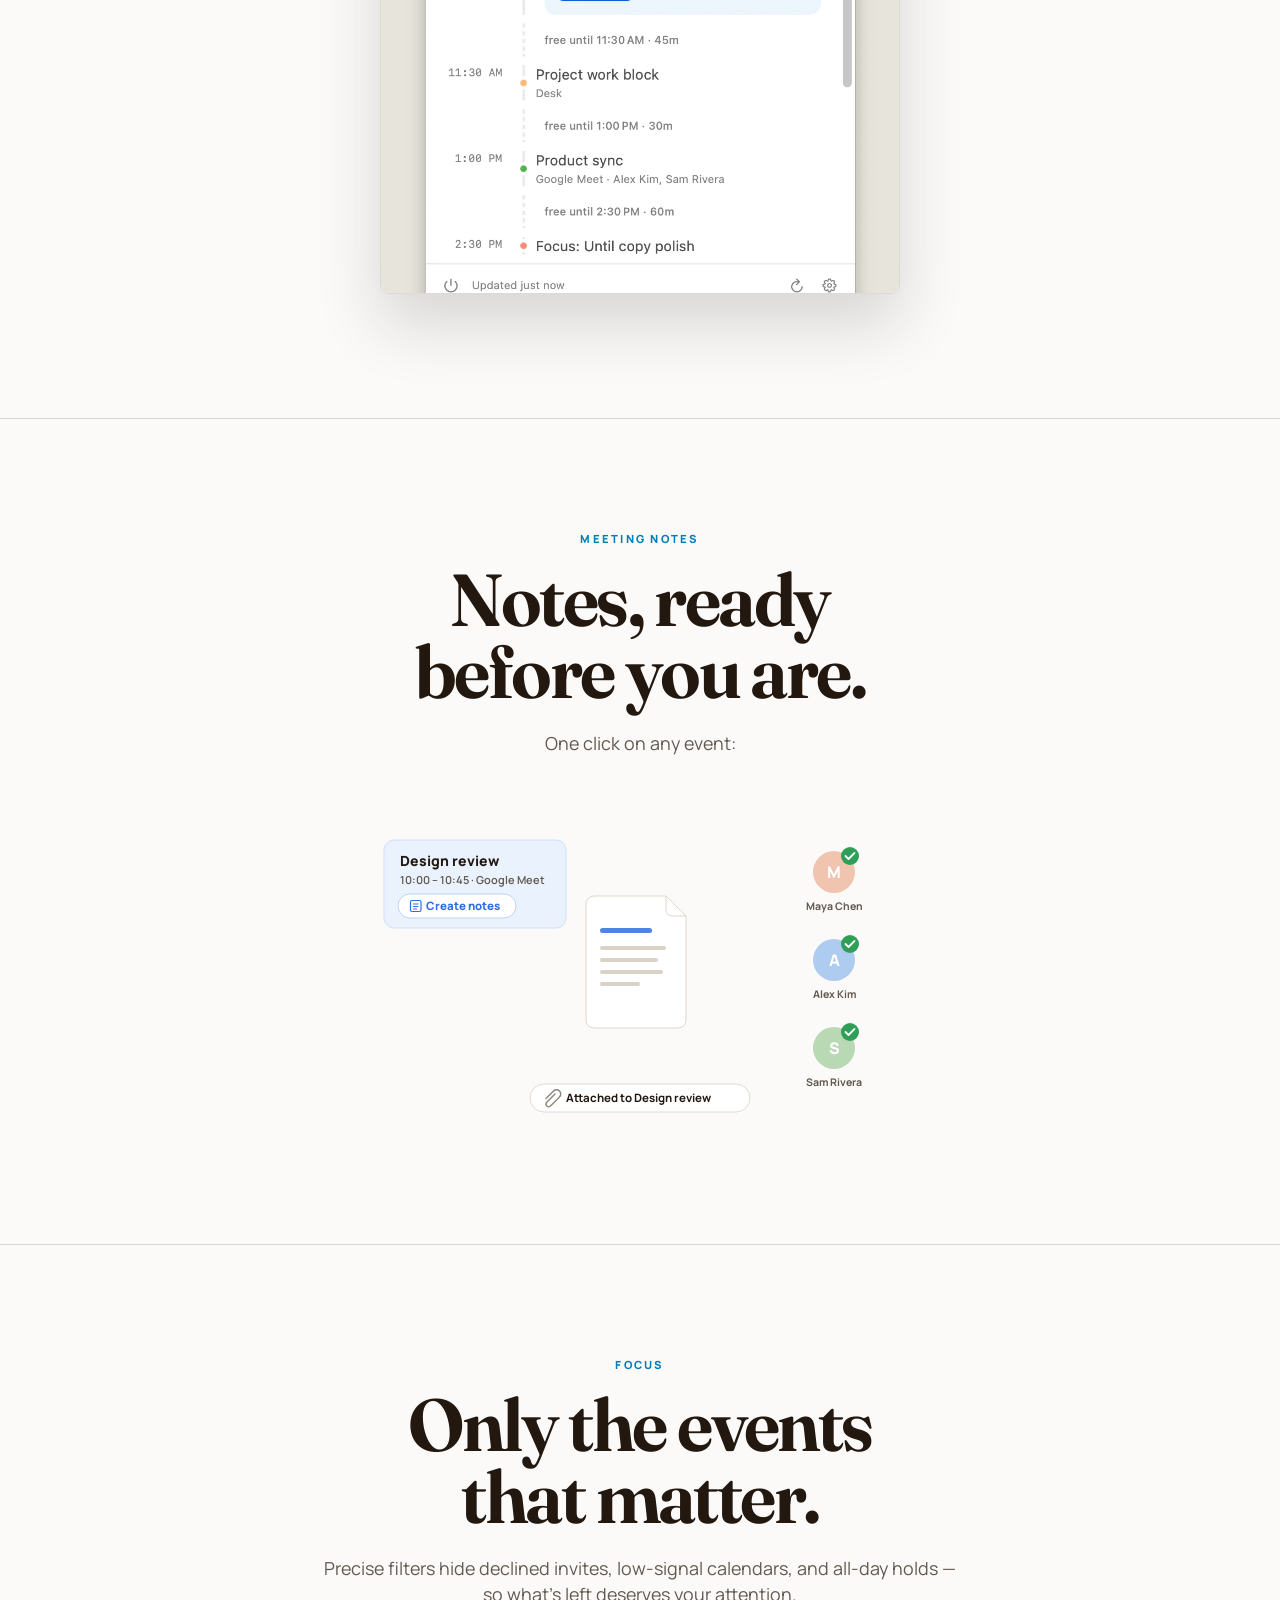
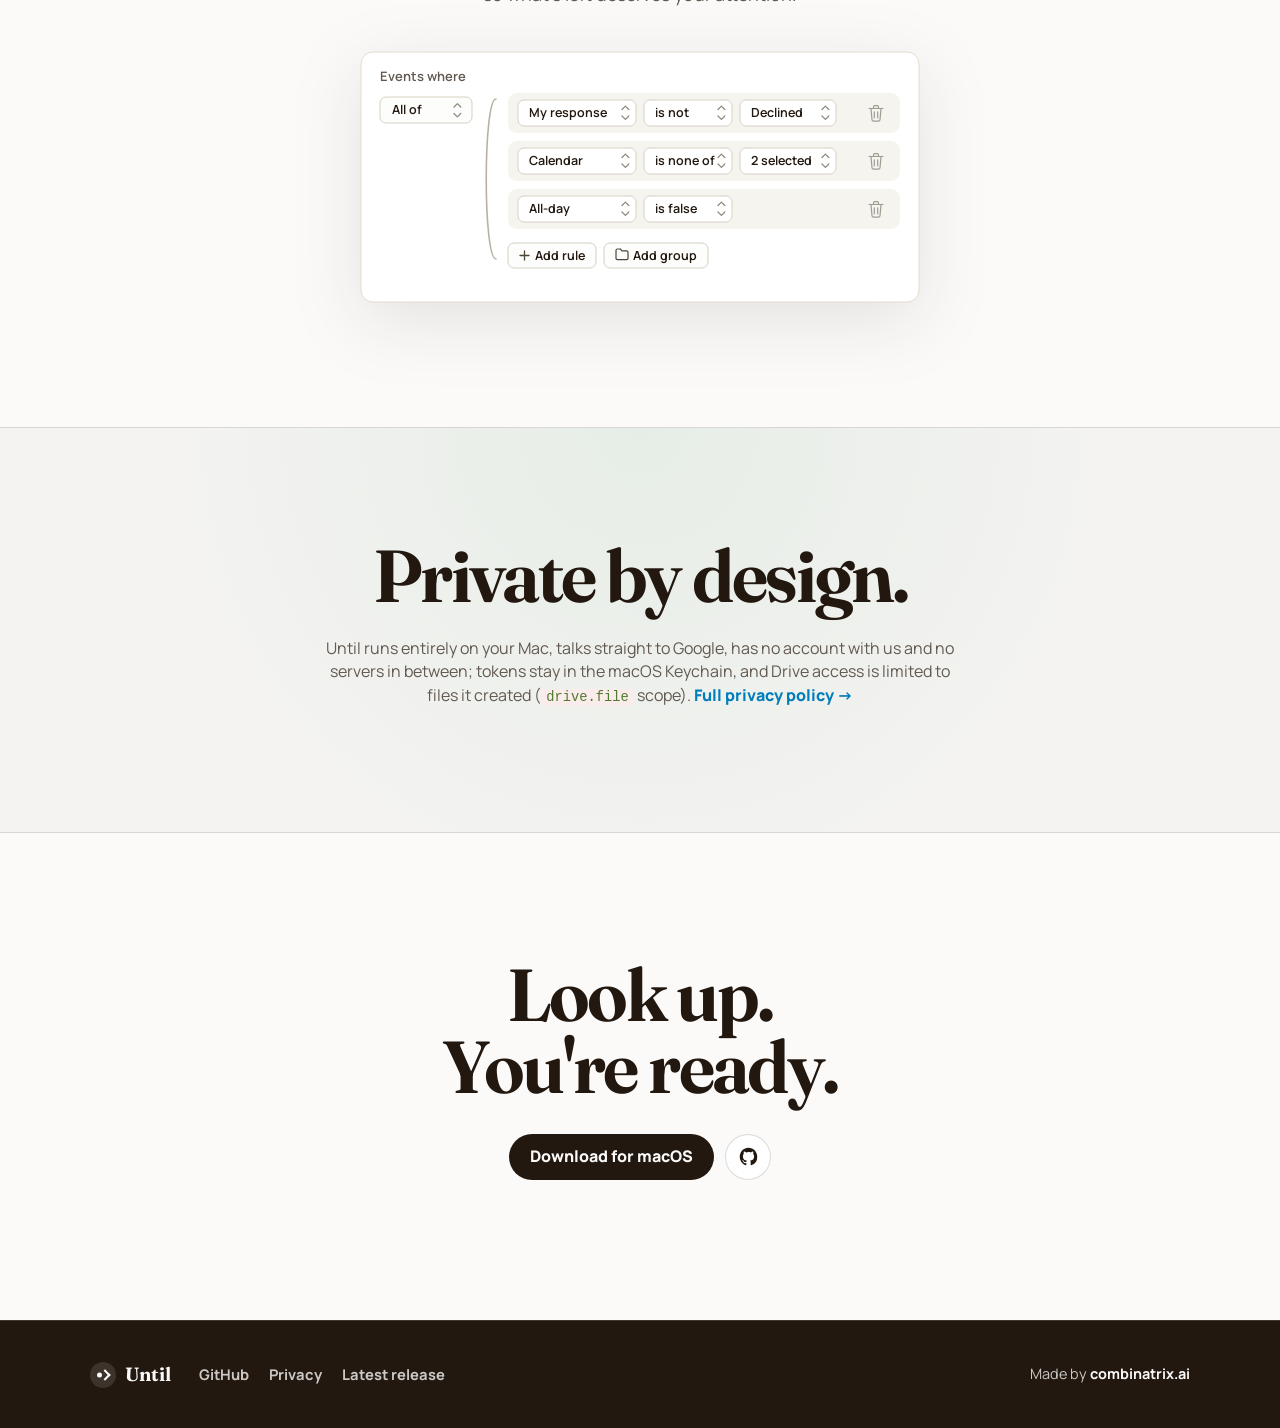
==== commit 002e744d: "Reshoot the site captures on a solid background The forest wallpaper fought the page's warm paper pa" ====
--- a/docs/index.html
+++ b/docs/index.html
@@ -64,8 +64,8 @@
         <figure class="hero-poster">
           <img
             src="until-hero-menubar-timeline.webp"
-            width="984"
-            height="560"
+            width="1453"
+            height="804"
             fetchpriority="high"
             alt="Until's macOS menubar view expanded into a continuous day timeline, with the next event prominent and later events continuing below."
           >
@@ -143,8 +143,8 @@
           <figure class="timeline-visual">
             <img
               src="until-timeline-popover.webp"
-              width="660"
-              height="782"
+              width="941"
+              height="1040"
               loading="lazy"
               alt="Until's full-day timeline in a macOS popover, showing the current event, free gaps, and upcoming calendar events."
             >
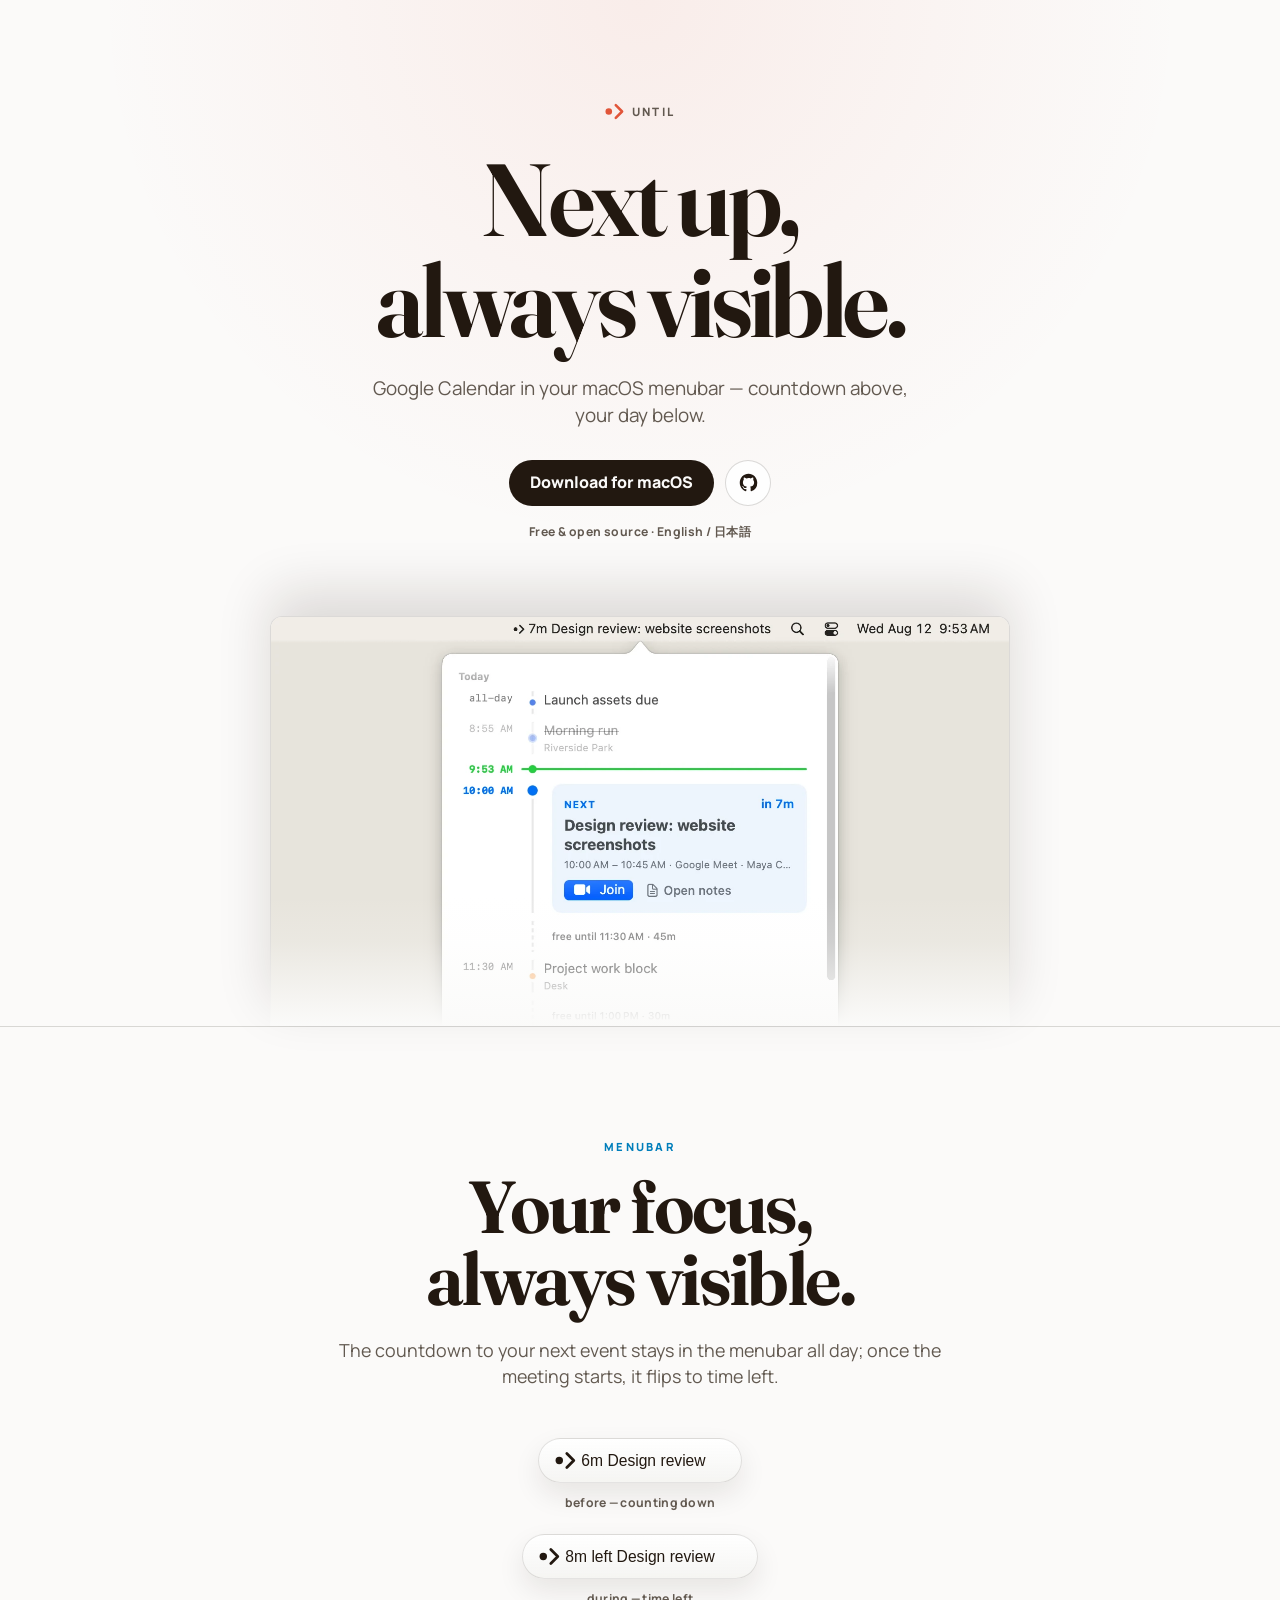
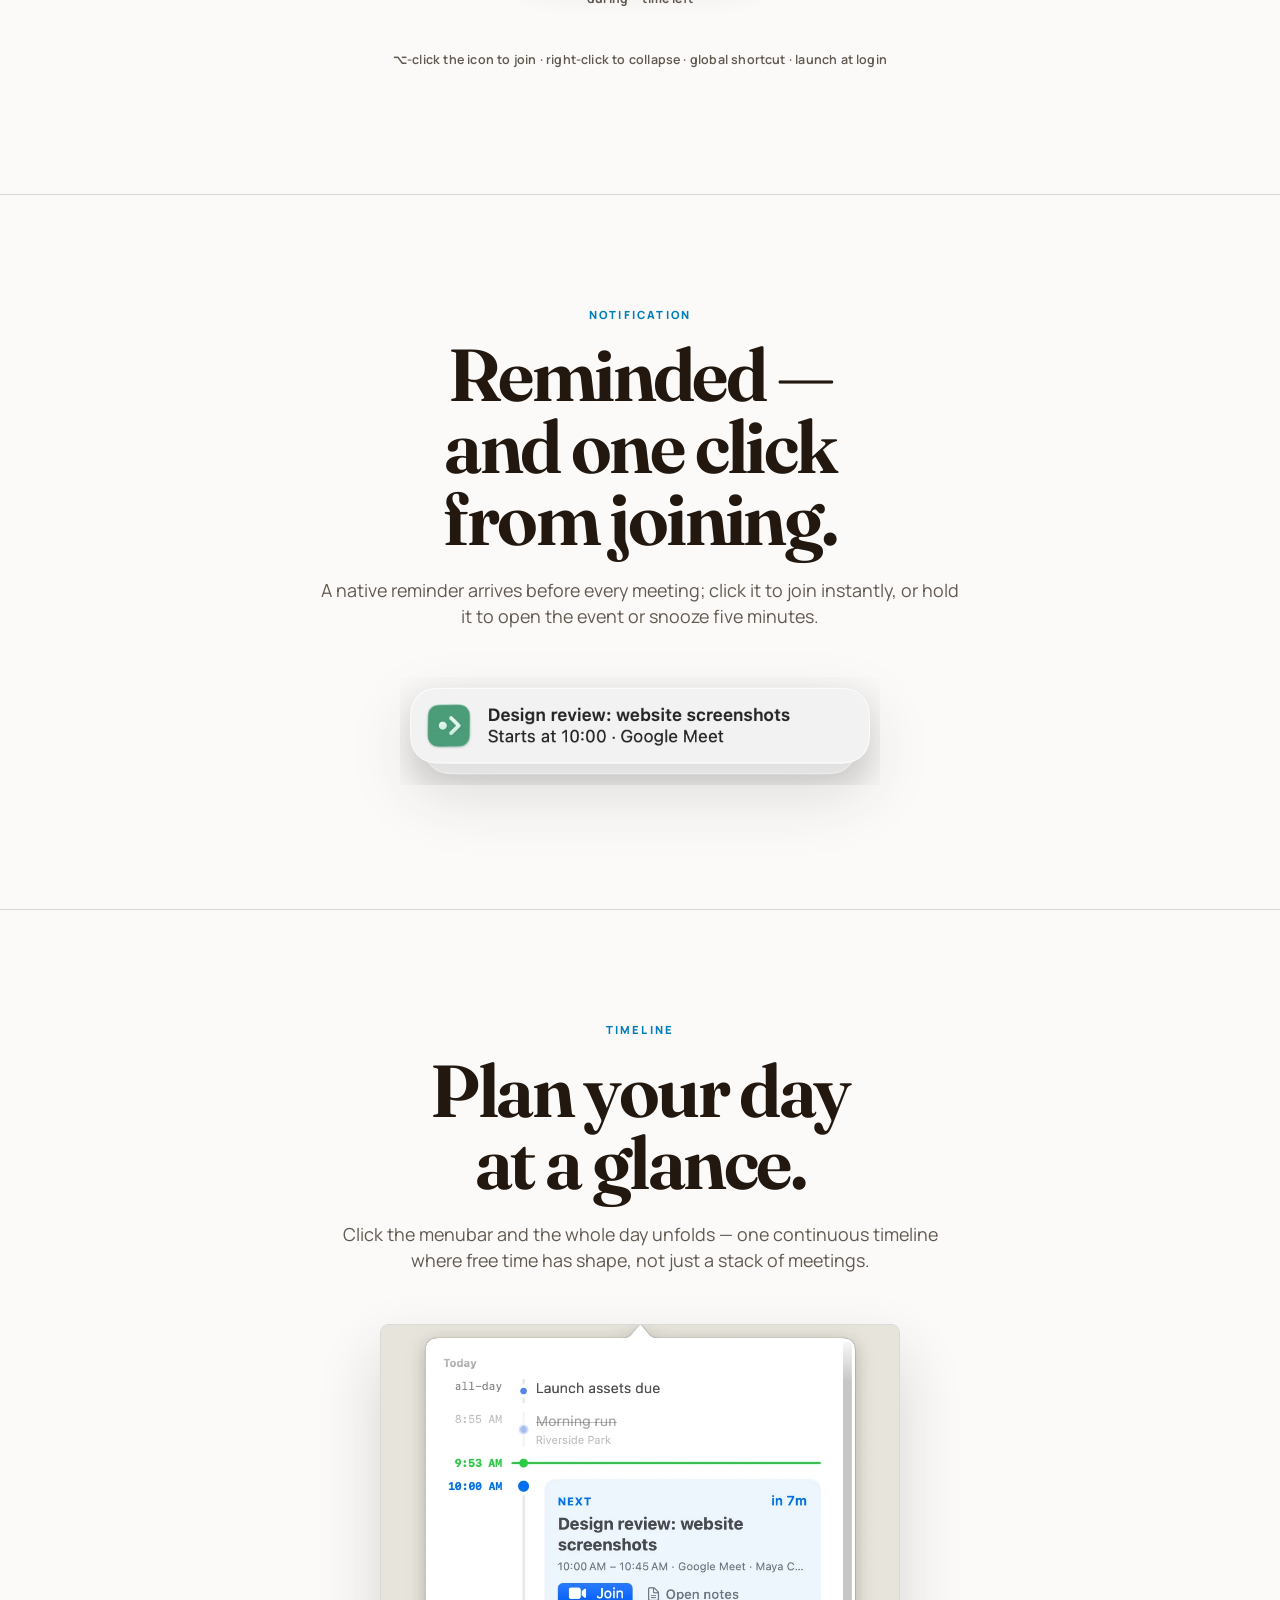
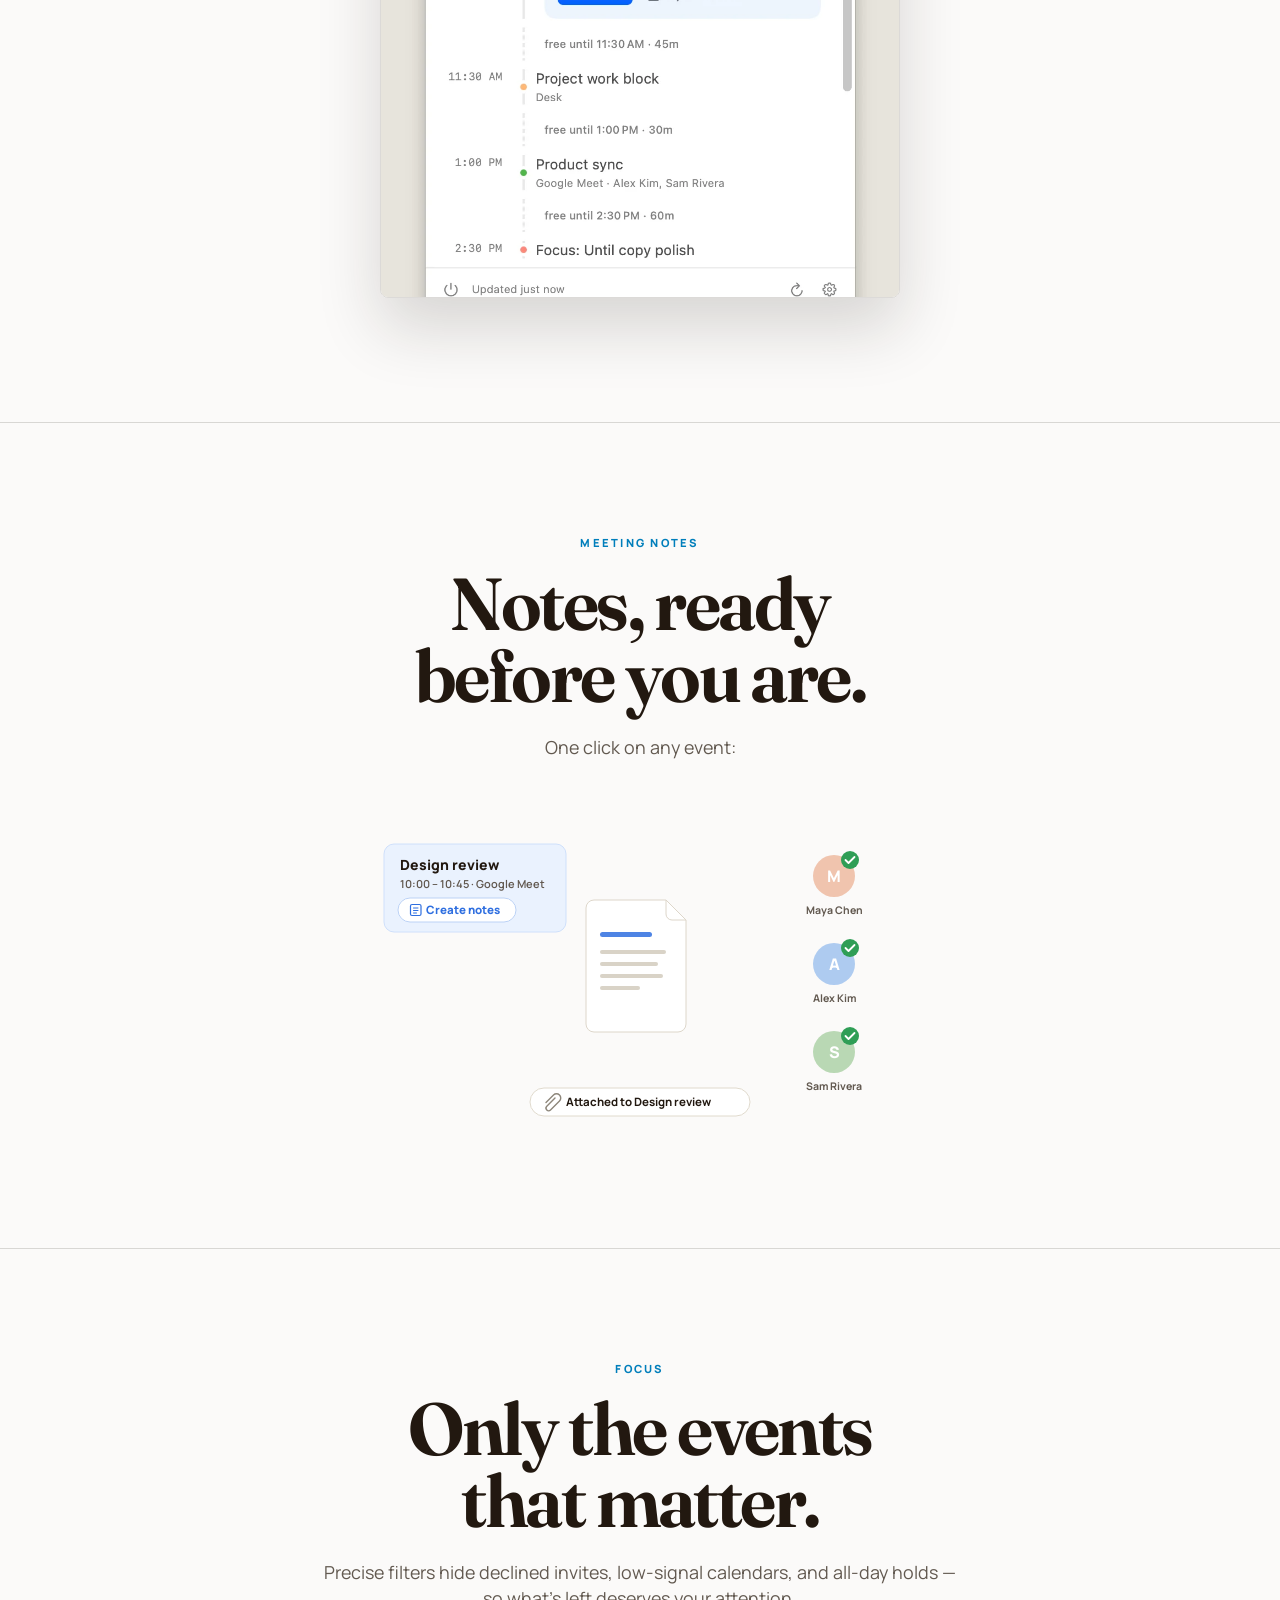
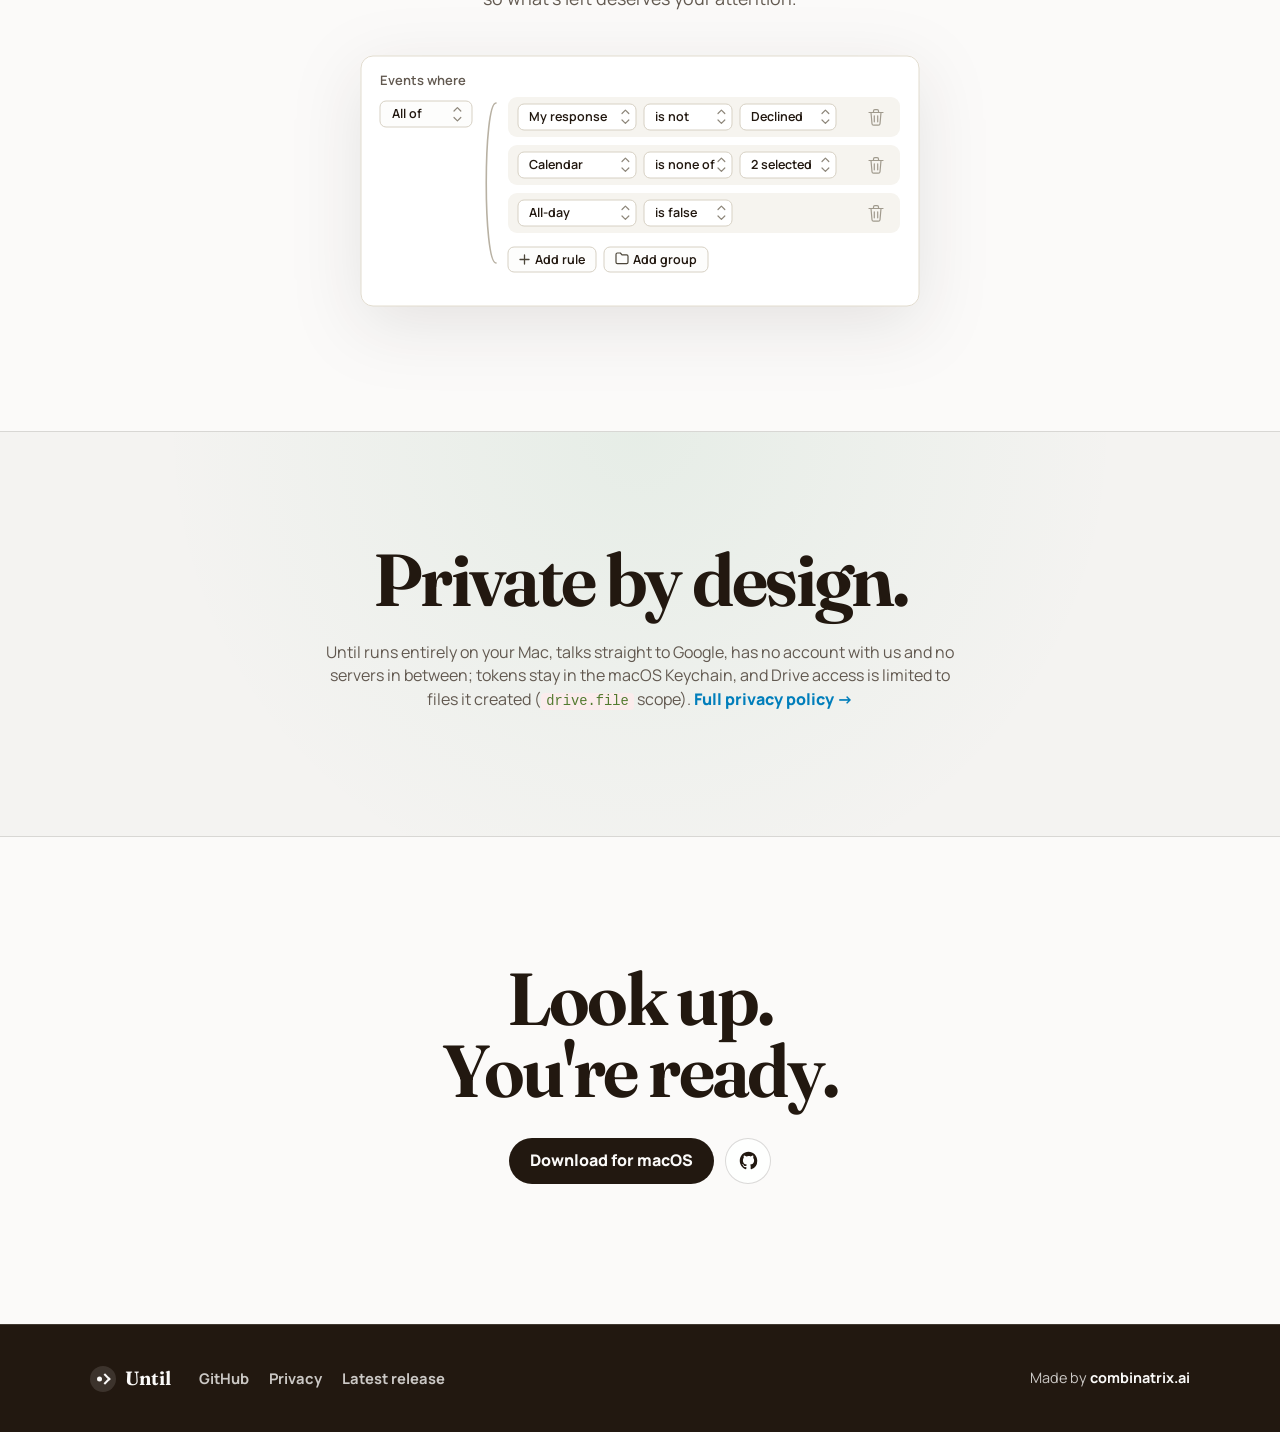
==== commit 5808a37d: "Draw the menubar strips as SVG instead of 1x captures The two status-item captures were 1x pixels, s" ====
--- a/docs/index.html
+++ b/docs/index.html
@@ -31,7 +31,7 @@
       href="https://fonts.googleapis.com/css2?family=Fraunces:opsz,wght@9..144,650;9..144,780&amp;family=Manrope:wght@400;520;620;720;800&amp;display=swap"
       rel="stylesheet"
     >
-    <link rel="stylesheet" href="styles.css?v=20260811-feature-visuals">
+    <link rel="stylesheet" href="styles.css?v=20260811-menubar-svg">
     <link rel="icon" href="data:image/svg+xml,%3Csvg xmlns='http://www.w3.org/2000/svg' viewBox='0 0 24 24'%3E%3Ccircle cx='8' cy='12' r='3' fill='%23d9664e'/%3E%3Cpath d='M14 7l5 5-5 5' fill='none' stroke='%23d9664e' stroke-width='2.5' stroke-linecap='round' stroke-linejoin='round'/%3E%3C/svg%3E">
   </head>
   <body>
@@ -84,25 +84,21 @@
           <div class="menubar-states">
             <figure class="menubar-state">
               <div class="menubar-chrome">
-                <img
-                  src="until-menubar-next.webp"
-                  width="245"
-                  height="25"
-                  loading="lazy"
-                  alt="Until in the macOS menubar showing 6m until Design review."
-                >
+                <svg viewBox="0 0 155 25" role="img" aria-label="Until in the macOS menubar showing 6m until Design review." focusable="false">
+                  <circle cx="8" cy="12.5" r="3.2" class="ms-mark" />
+                  <path d="M14.5 6.5 20.5 12.5 14.5 18.5" class="ms-chevron" />
+                  <text x="27" y="17.3" class="ms-text">6m Design review</text>
+                </svg>
               </div>
               <figcaption>before &mdash; counting down</figcaption>
             </figure>
             <figure class="menubar-state">
               <div class="menubar-chrome">
-                <img
-                  src="until-menubar-live.webp"
-                  width="293"
-                  height="25"
-                  loading="lazy"
-                  alt="Until in the macOS menubar showing 8m left of Design review."
-                >
+                <svg viewBox="0 0 182 25" role="img" aria-label="Until in the macOS menubar showing 8m left of Design review." focusable="false">
+                  <circle cx="8" cy="12.5" r="3.2" class="ms-mark" />
+                  <path d="M14.5 6.5 20.5 12.5 14.5 18.5" class="ms-chevron" />
+                  <text x="27" y="17.3" class="ms-text">8m left Design review</text>
+                </svg>
               </div>
               <figcaption>during &mdash; time left</figcaption>
             </figure>
--- a/docs/styles.css
+++ b/docs/styles.css
@@ -358,11 +358,30 @@
   box-shadow: 0 12px 28px color-mix(in oklch, var(--ink) 9%, transparent), inset 0 1px 0 color-mix(in oklch, var(--white) 80%, transparent);
 }
 
-.menubar-chrome img {
+.menubar-chrome svg {
   display: block;
   width: auto;
   max-width: 100%;
-  height: 25px;
+  height: 29px;
+}
+
+.ms-mark {
+  fill: var(--ink);
+}
+
+.ms-chevron {
+  fill: none;
+  stroke: var(--ink);
+  stroke-width: 2.4;
+  stroke-linecap: round;
+  stroke-linejoin: round;
+}
+
+.ms-text {
+  fill: var(--ink);
+  font-family: -apple-system, BlinkMacSystemFont, "Helvetica Neue", "Segoe UI", sans-serif;
+  font-size: 13.5px;
+  font-weight: 500;
 }
 
 .menubar-state figcaption {
@@ -864,10 +883,6 @@
     width: 100%;
   }
 
-  .menubar-chrome img {
-    max-width: calc(100vw - 78px);
-  }
-
   .section-note {
     max-width: 34ch;
   }
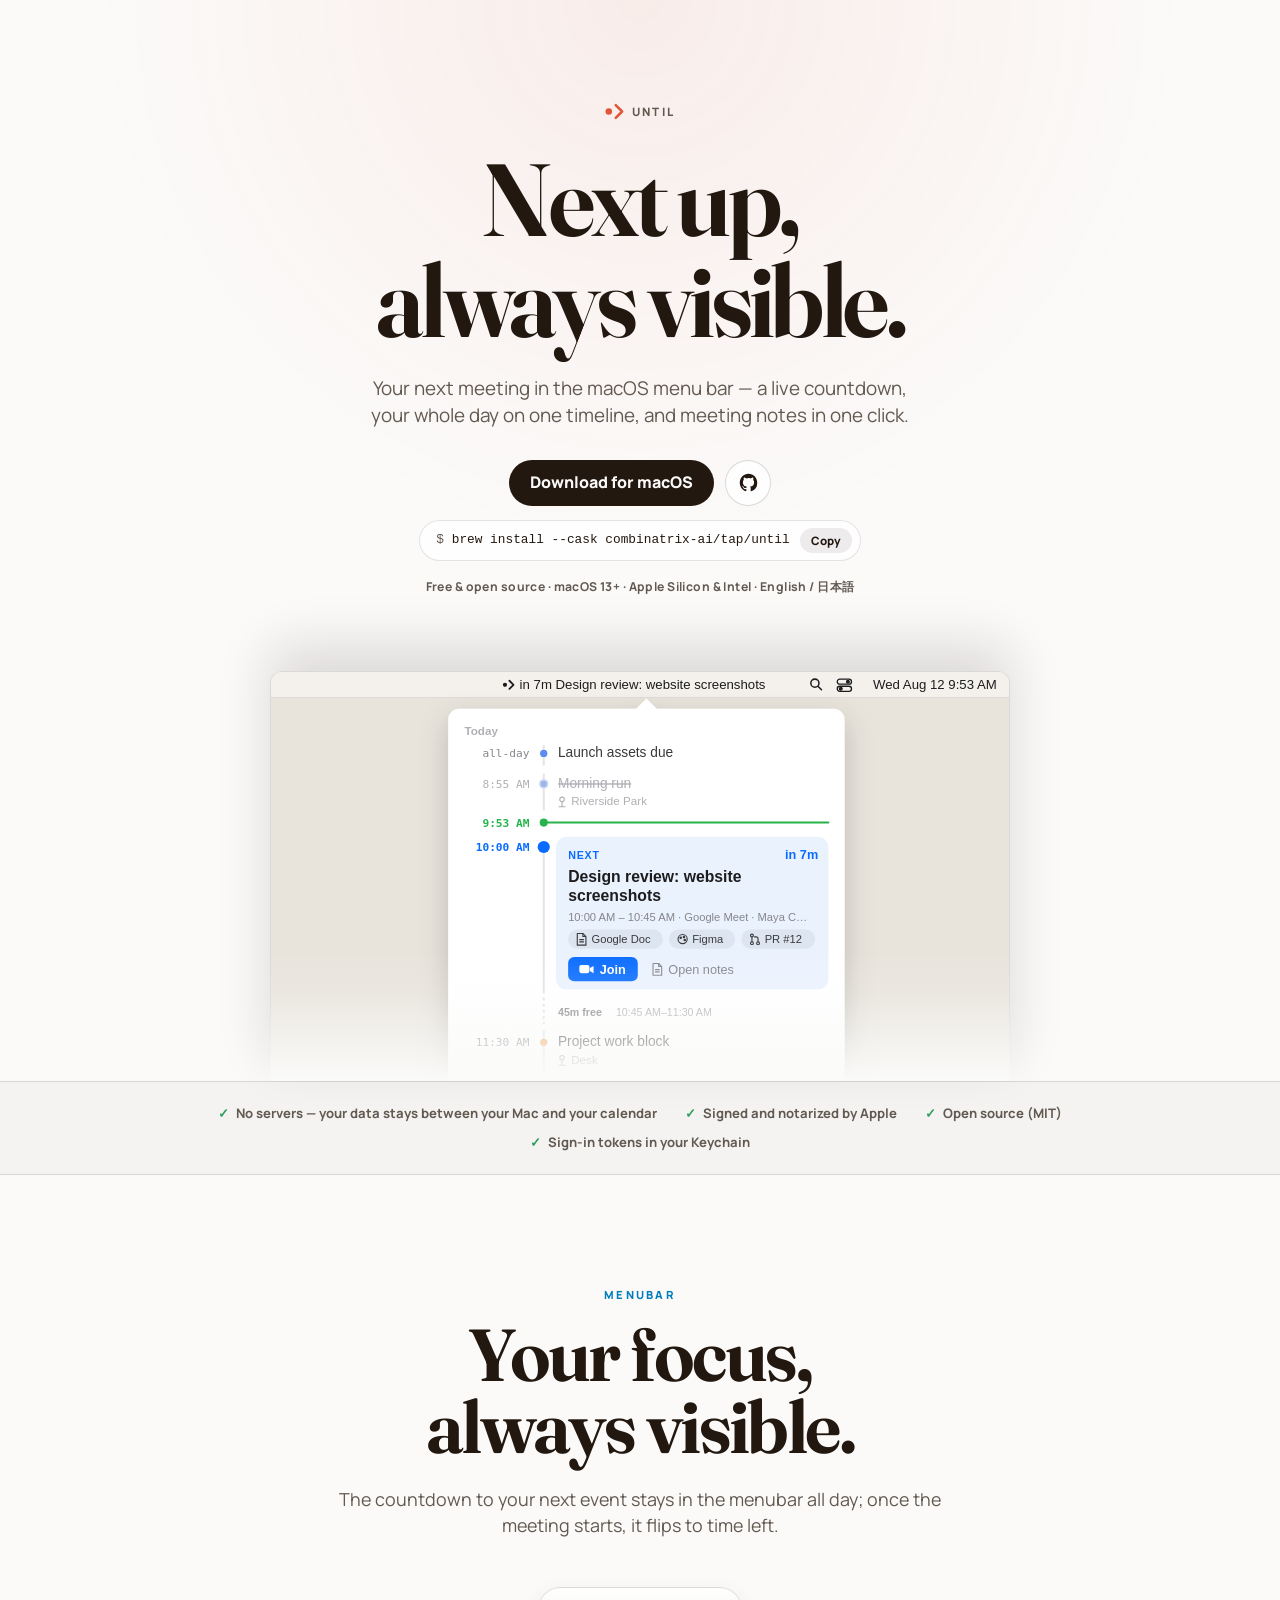
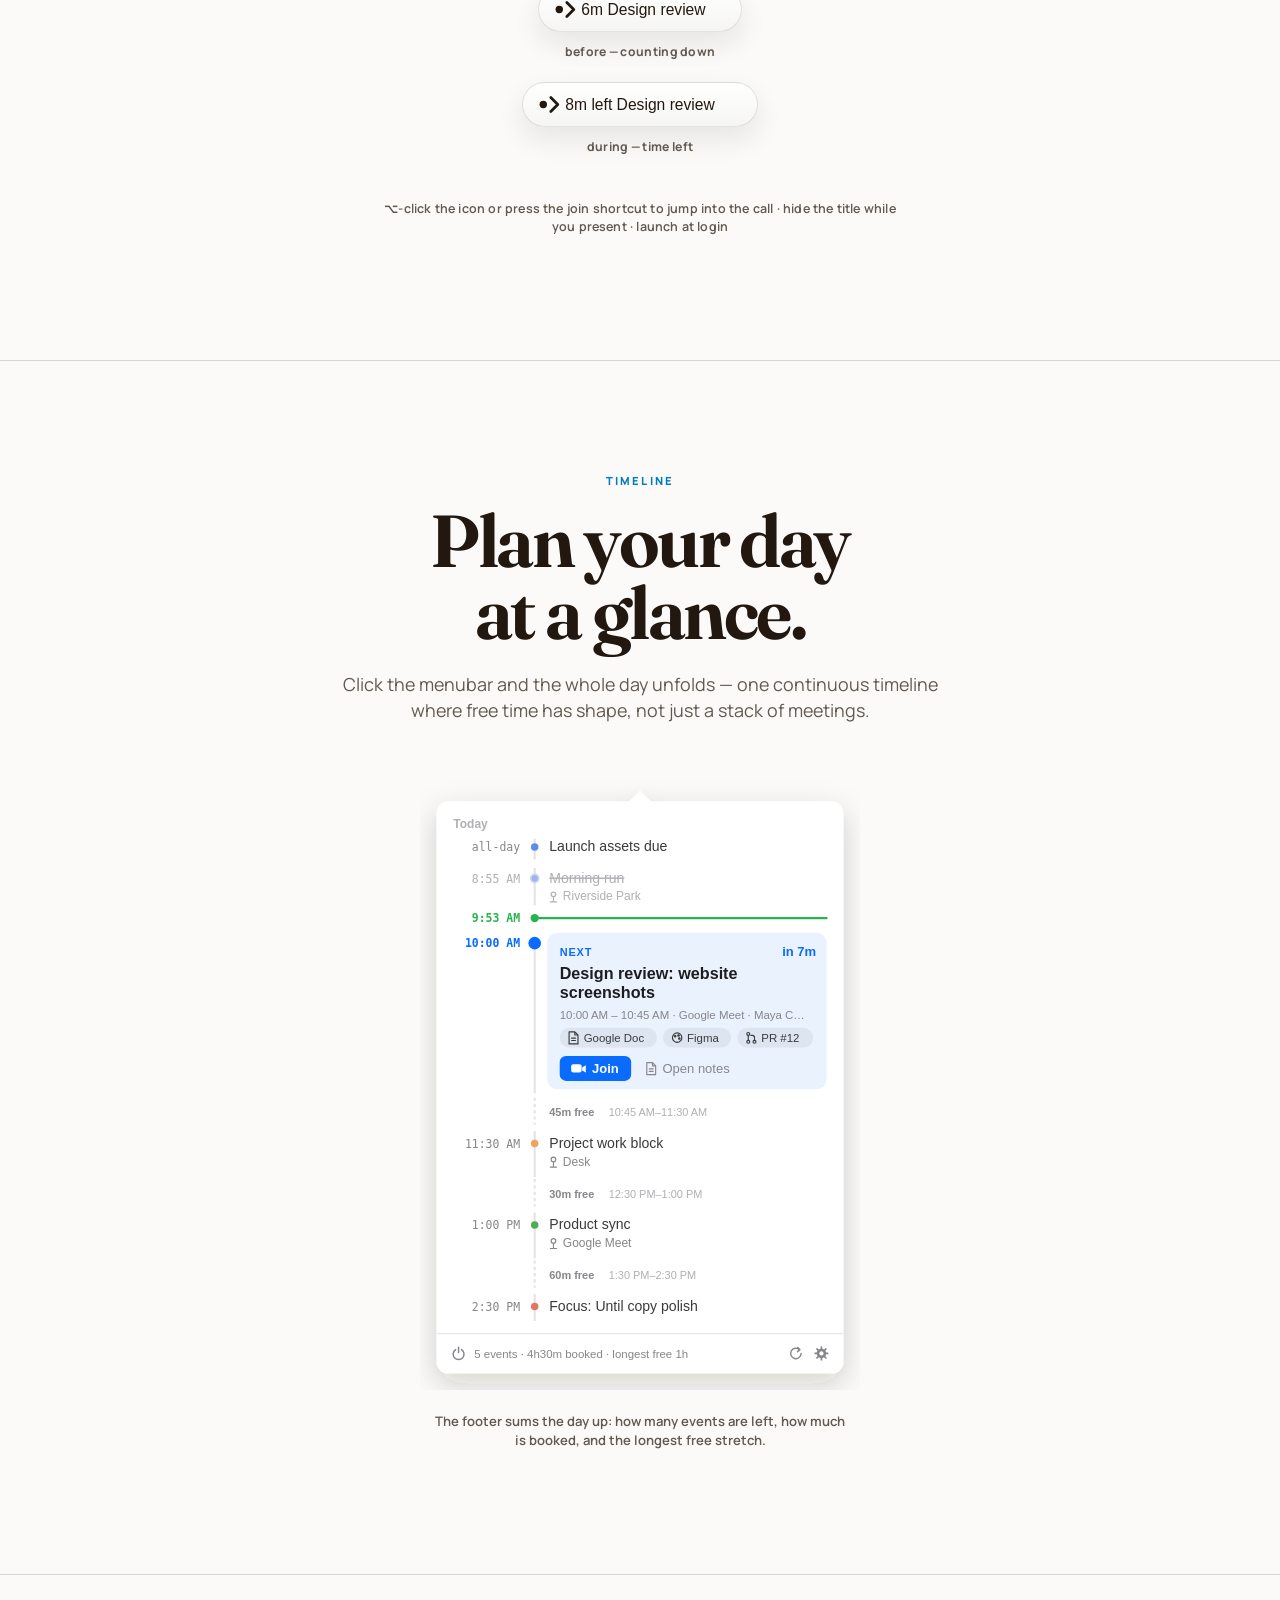
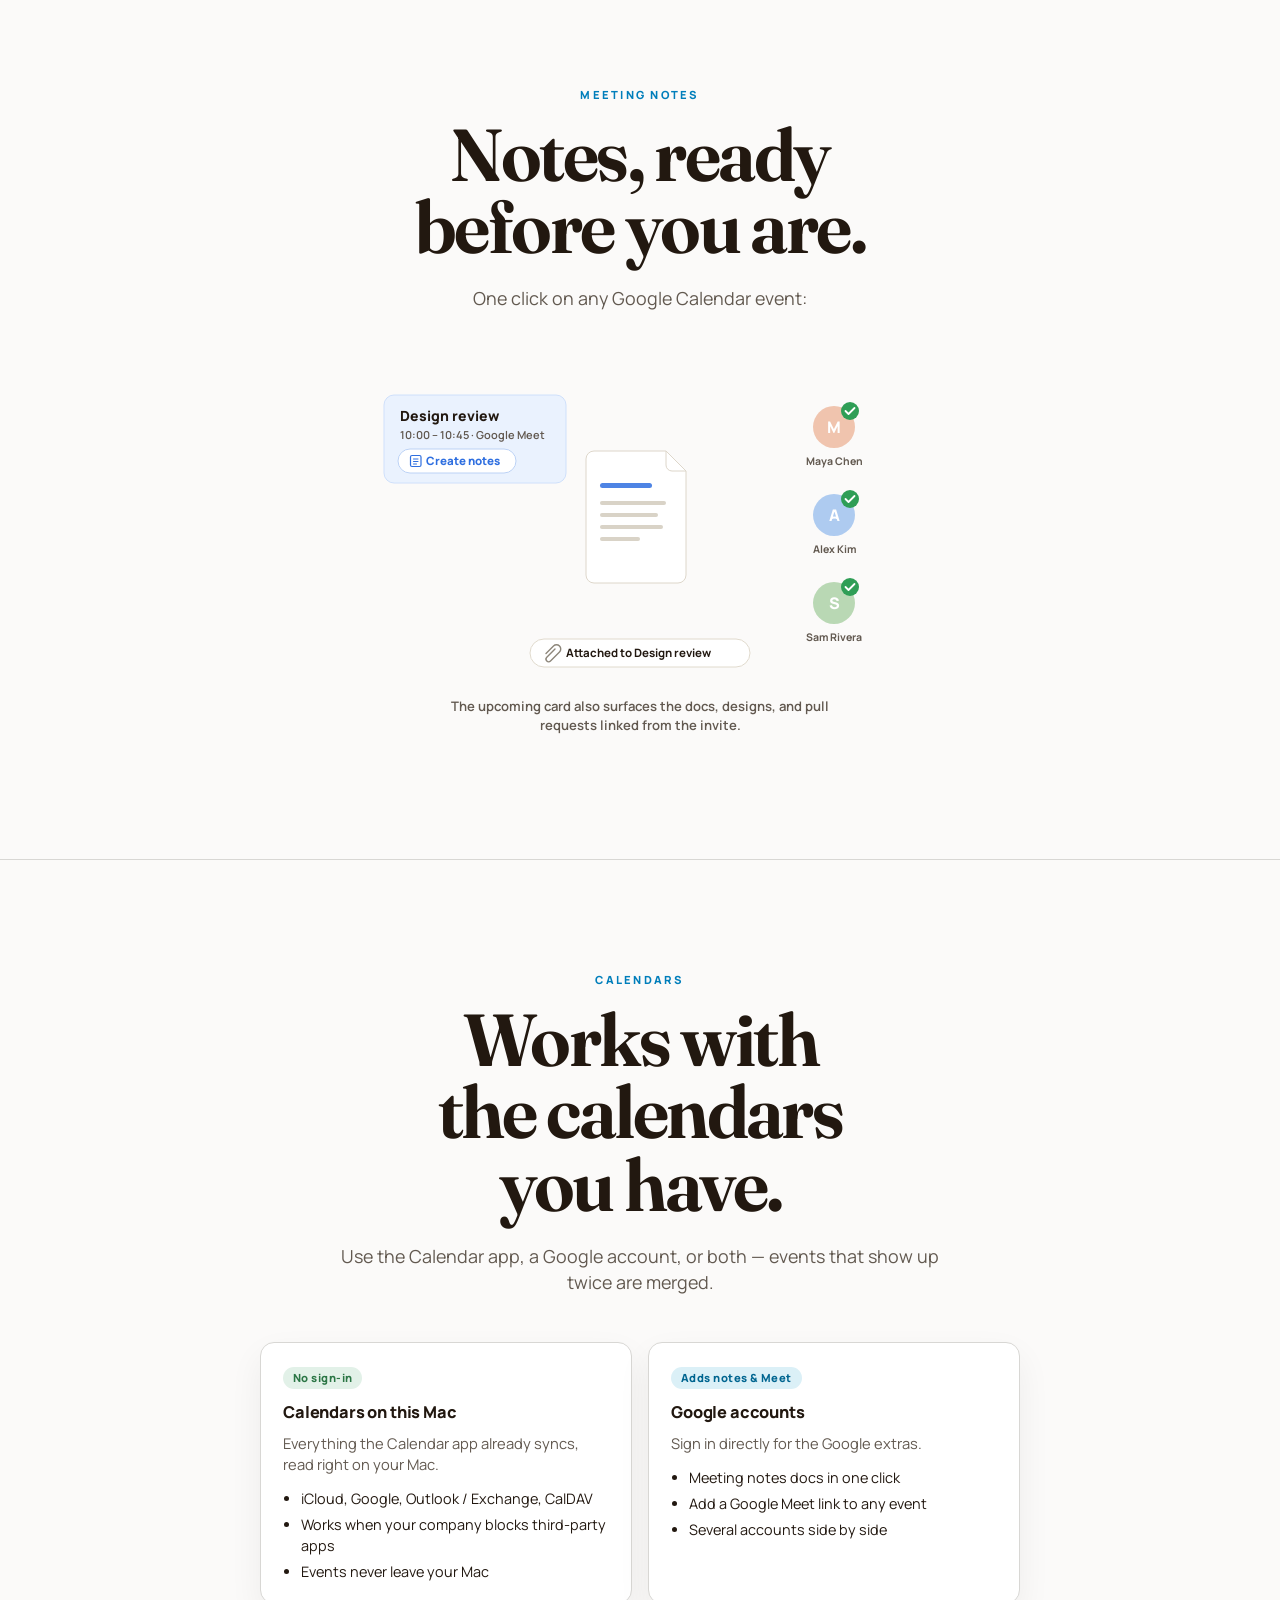
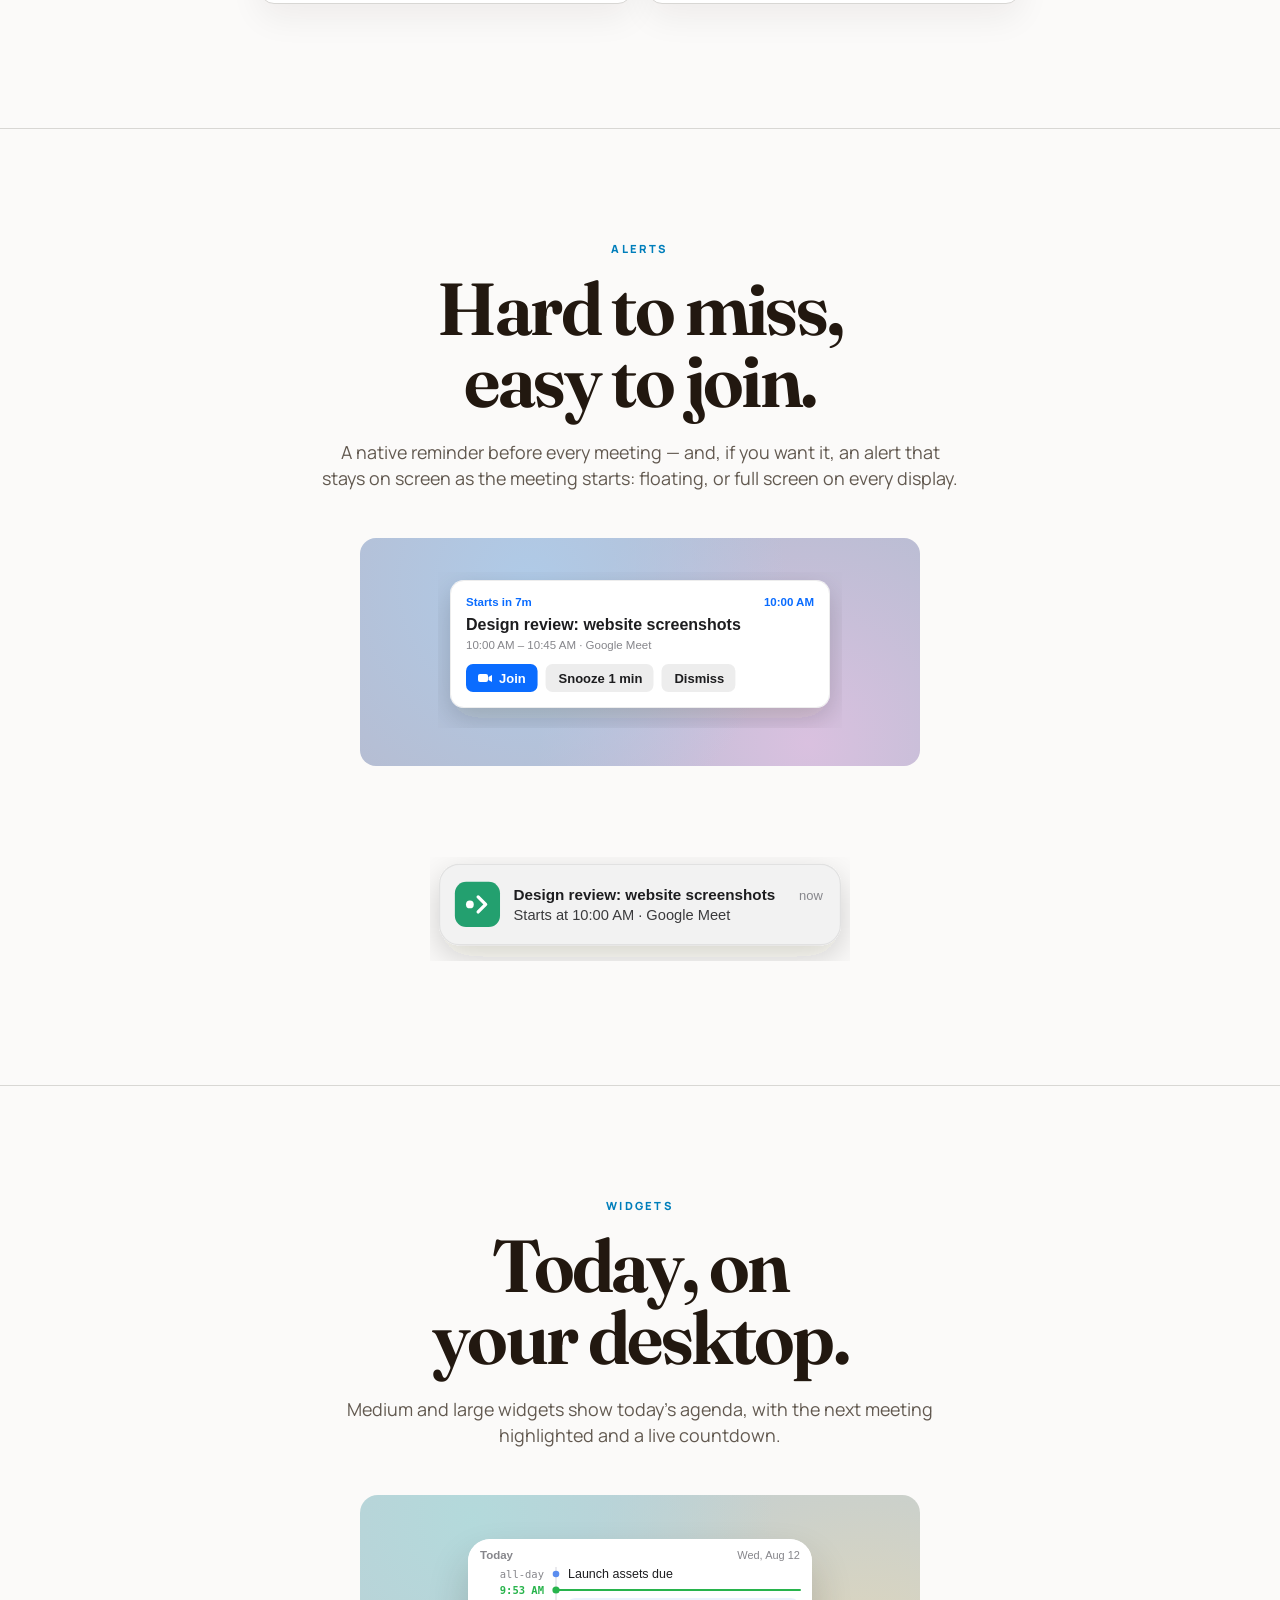
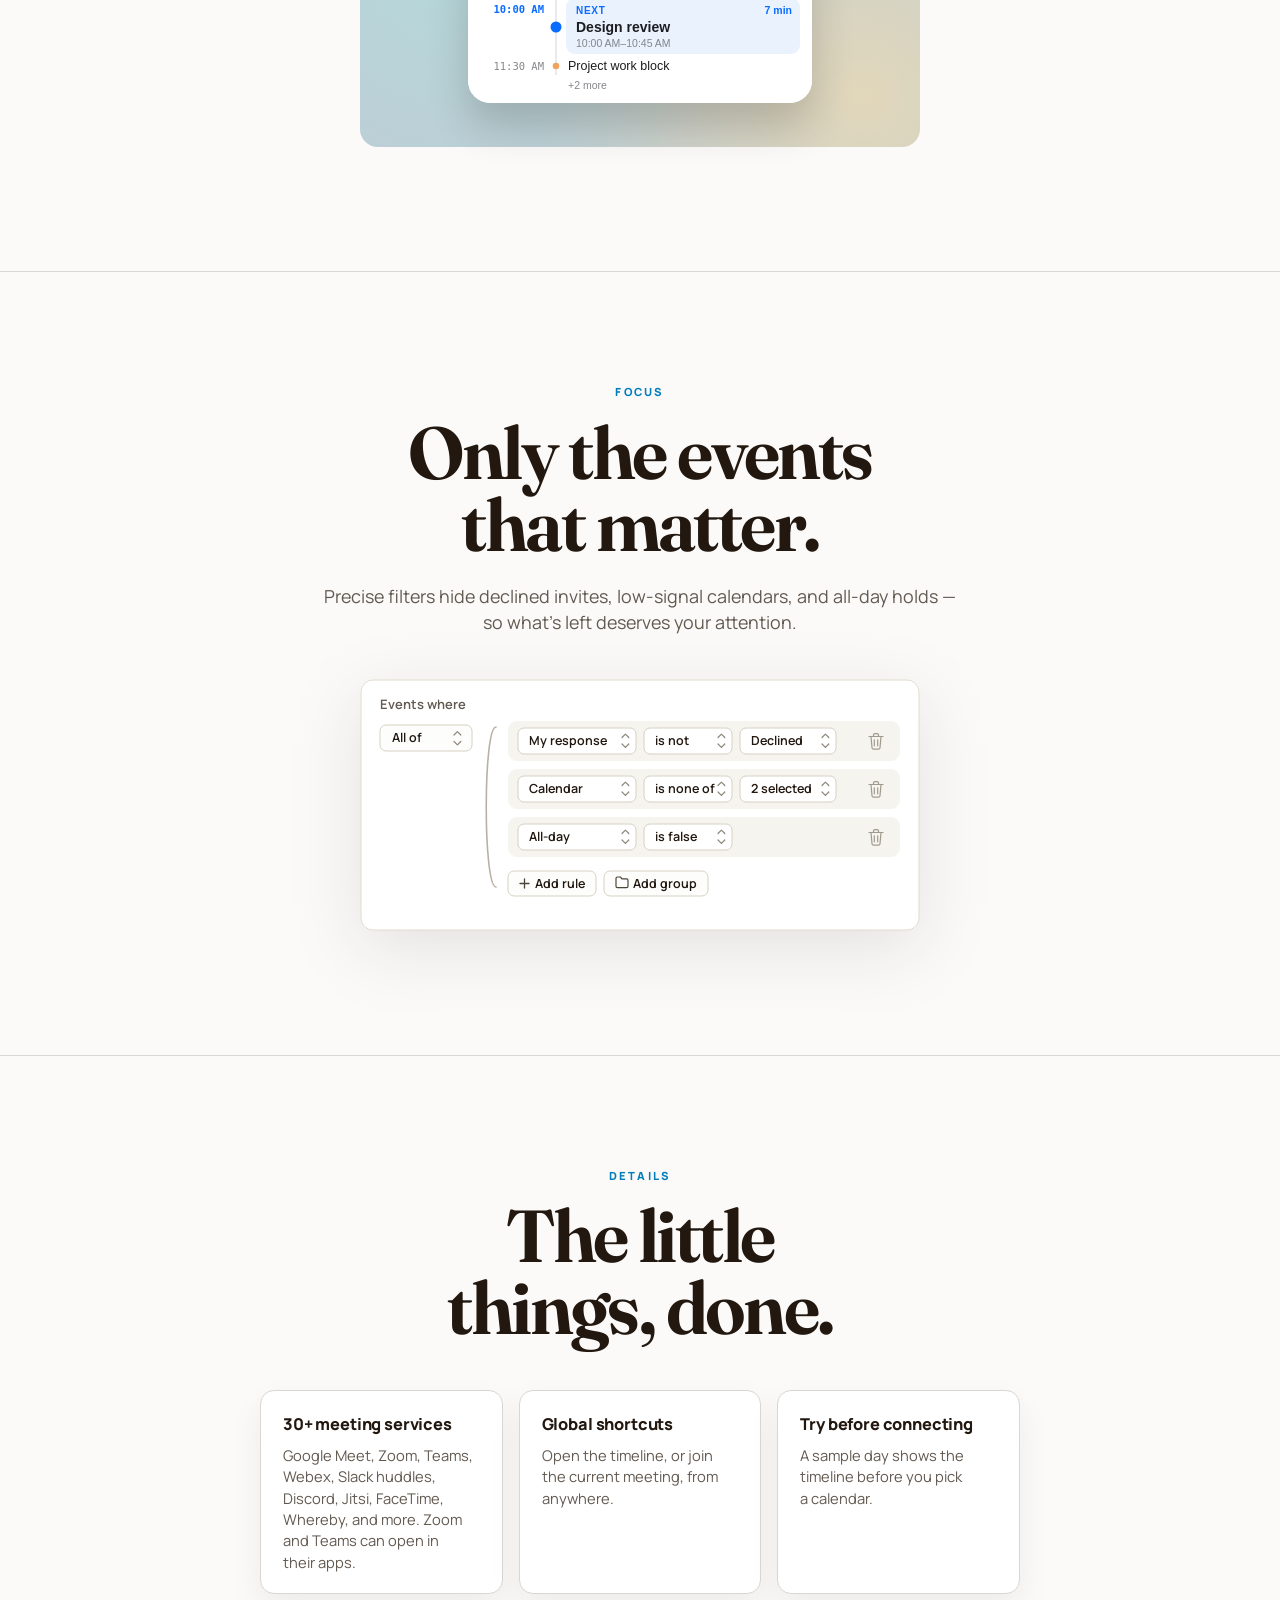
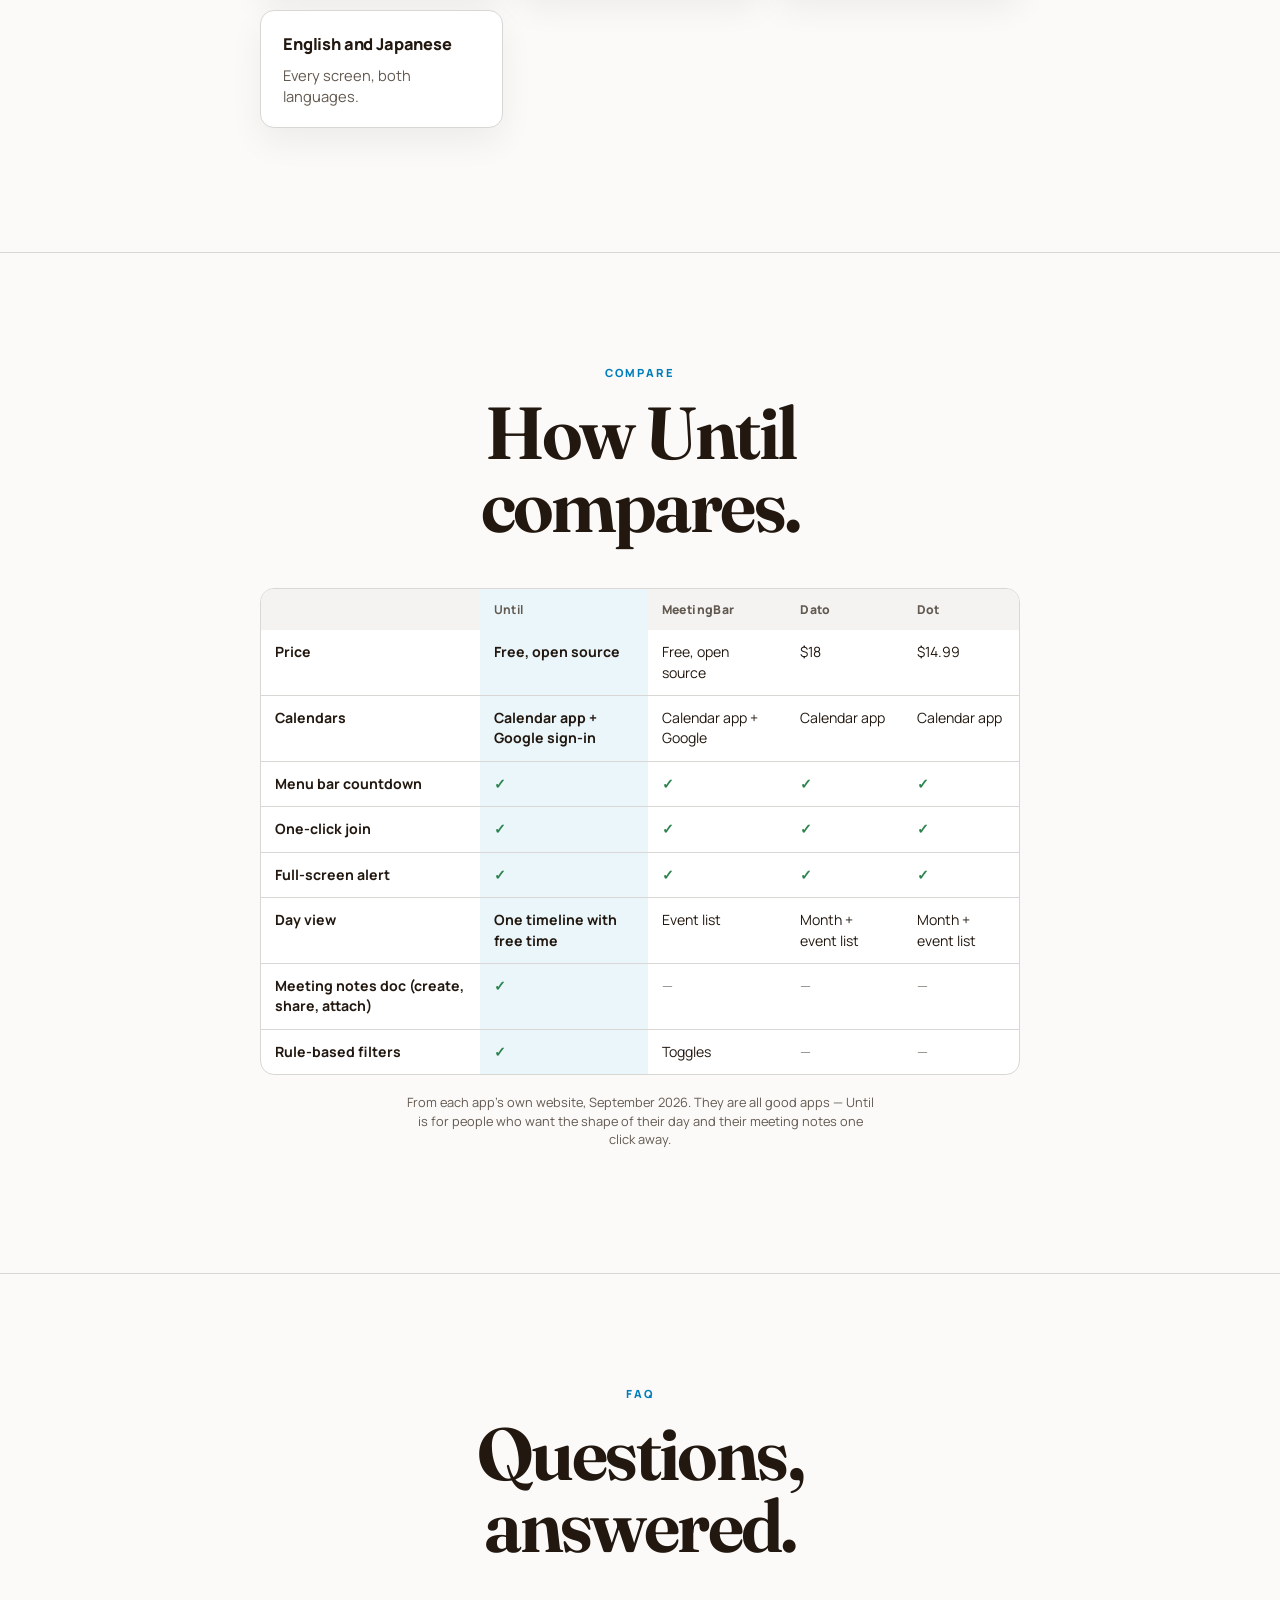
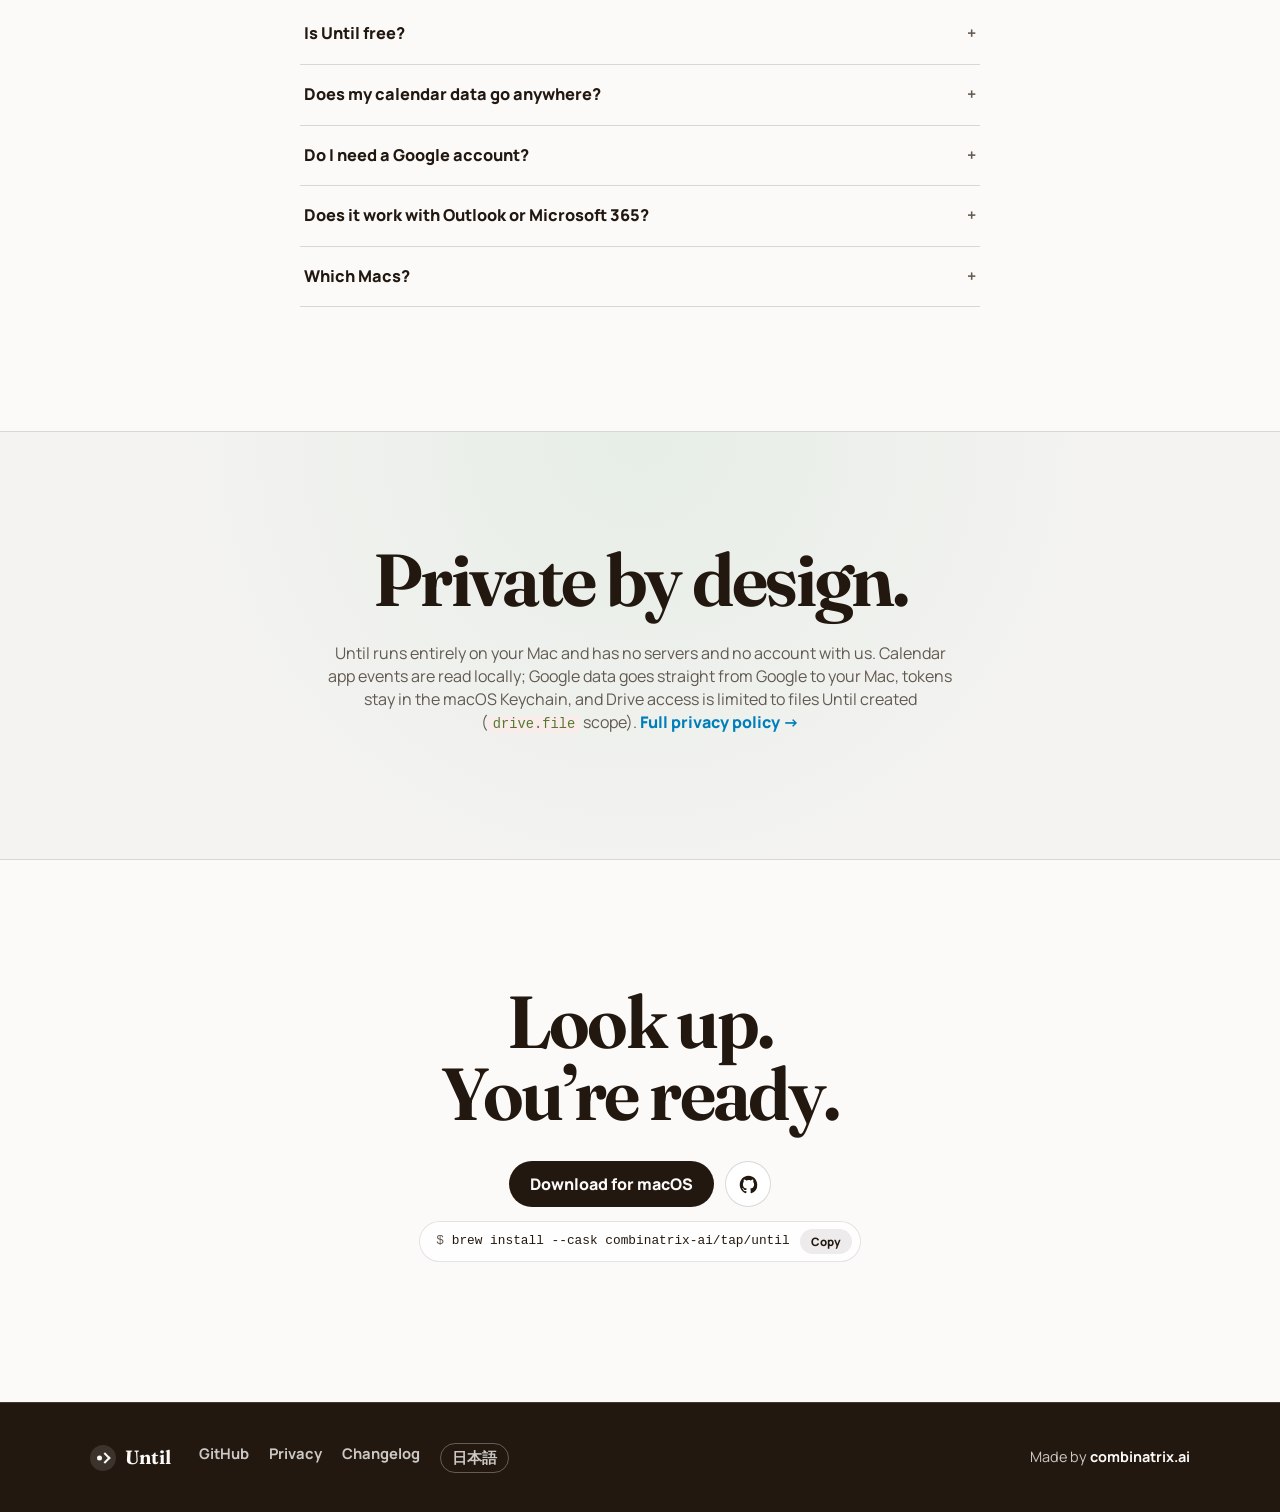
==== commit ebebfc0f: "Draw the site and README illustrations as SVG Replace the raster screenshots (hero, timeline, notifi" ====
--- a/docs/index.html
+++ b/docs/index.html
@@ -3,35 +3,32 @@
   <head>
     <meta charset="utf-8">
     <meta name="viewport" content="width=device-width, initial-scale=1">
-    <title>Until — Google Calendar in your macOS menubar</title>
-    <meta
-      name="description"
-      content="Until keeps a live menubar countdown close, lets you join meetings in one click, prepares notes, shows your day on a timeline, and filters out what does not matter."
-    >
+    <title>Until — your next meeting in the macOS menu bar</title>
+    <meta name="description" content="Until keeps a live countdown to your next meeting in the macOS menu bar, shows your whole day on one timeline, and creates meeting notes in one click. Works with the Calendar app and Google Calendar. Free and open source.">
+    <link rel="canonical" href="https://until.combinatrix.ai/">
+    <link rel="alternate" hreflang="en" href="https://until.combinatrix.ai/">
+    <link rel="alternate" hreflang="ja" href="https://until.combinatrix.ai/ja/">
+    <link rel="alternate" hreflang="x-default" href="https://until.combinatrix.ai/">
     <meta property="og:type" content="website">
-    <meta property="og:title" content="Until — Google Calendar in your macOS menubar">
-    <meta
-      property="og:description"
-      content="A live menubar countdown, one-click joining, ready-to-go notes, a full-day timeline, and precise filters for Google Calendar on macOS."
-    >
-    <meta property="og:image" content="https://combinatrix-ai.github.io/until/site-preview-desktop.png">
-    <meta property="og:image:width" content="1440">
-    <meta property="og:image:height" content="900">
-    <meta property="og:url" content="https://combinatrix-ai.github.io/until/">
+    <meta property="og:title" content="Until — your next meeting in the macOS menu bar">
+    <meta property="og:description" content="A live menu bar countdown, your day on one timeline, and meeting notes in one click — for the Calendar app and Google Calendar. Free and open source.">
+    <meta property="og:image" content="https://until.combinatrix.ai/og-image.png">
+    <meta property="og:image:width" content="1200">
+    <meta property="og:image:height" content="630">
+    <meta property="og:url" content="https://until.combinatrix.ai/">
+    <meta property="og:locale" content="en_US">
     <meta name="twitter:card" content="summary_large_image">
-    <meta name="twitter:title" content="Until — Google Calendar in your macOS menubar">
-    <meta
-      name="twitter:description"
-      content="A live menubar countdown, one-click joining, ready-to-go notes, a full-day timeline, and precise filters for Google Calendar on macOS."
-    >
-    <meta name="twitter:image" content="https://combinatrix-ai.github.io/until/site-preview-desktop.png">
+    <meta name="twitter:title" content="Until — your next meeting in the macOS menu bar">
+    <meta name="twitter:description" content="A live menu bar countdown, your day on one timeline, and meeting notes in one click — for the Calendar app and Google Calendar. Free and open source.">
+    <meta name="twitter:image" content="https://until.combinatrix.ai/og-image.png">
+    <script type="application/ld+json">{"@context": "https://schema.org", "@type": "SoftwareApplication", "name": "Until", "operatingSystem": "macOS 13 or later", "applicationCategory": "ProductivityApplication", "description": "A live menu bar countdown, your day on one timeline, and meeting notes in one click — for the Calendar app and Google Calendar. Free and open source.", "url": "https://until.combinatrix.ai/", "downloadUrl": "https://github.com/combinatrix-ai/until/releases/latest/download/Until.dmg", "license": "https://opensource.org/licenses/MIT", "inLanguage": ["en", "ja"], "offers": {"@type": "Offer", "price": "0", "priceCurrency": "USD"}, "author": {"@type": "Organization", "name": "combinatrix.ai", "url": "https://combinatrix.ai"}}</script>
     <link rel="preconnect" href="https://fonts.googleapis.com">
     <link rel="preconnect" href="https://fonts.gstatic.com" crossorigin>
     <link
       href="https://fonts.googleapis.com/css2?family=Fraunces:opsz,wght@9..144,650;9..144,780&amp;family=Manrope:wght@400;520;620;720;800&amp;display=swap"
       rel="stylesheet"
     >
-    <link rel="stylesheet" href="styles.css?v=20260811-menubar-svg">
+    <link rel="stylesheet" href="styles.css?v=20260930-growth">
     <link rel="icon" href="data:image/svg+xml,%3Csvg xmlns='http://www.w3.org/2000/svg' viewBox='0 0 24 24'%3E%3Ccircle cx='8' cy='12' r='3' fill='%23d9664e'/%3E%3Cpath d='M14 7l5 5-5 5' fill='none' stroke='%23d9664e' stroke-width='2.5' stroke-linecap='round' stroke-linejoin='round'/%3E%3C/svg%3E">
   </head>
   <body>
@@ -47,9 +44,9 @@
             <span>Until</span>
           </div>
           <h1 id="hero-title">Next up, always visible.</h1>
-          <p class="hero-subtitle">Google Calendar in your macOS menubar — countdown above, your day below.</p>
+          <p class="hero-subtitle">Your next meeting in the macOS menu bar — a live countdown, your whole day on one timeline, and meeting notes in one click.</p>
           <div class="cta-row">
-            <a class="primary-action" href="https://github.com/combinatrix-ai/until/releases/latest">Download for macOS</a>
+            <a class="primary-action" href="https://github.com/combinatrix-ai/until/releases/latest/download/Until.dmg">Download for macOS</a>
             <a class="icon-action" href="https://github.com/combinatrix-ai/until" aria-label="View Until on GitHub">
               <svg viewBox="0 0 24 24" aria-hidden="true">
                 <path
@@ -58,19 +55,24 @@
               </svg>
             </a>
           </div>
-          <p class="hero-meta">Free &amp; open source <span aria-hidden="true">·</span> English / 日本語</p>
+          <div class="brew-pill"><code>brew install --cask combinatrix-ai/tap/until</code><button class="copy-button" type="button" data-copy="brew install --cask combinatrix-ai/tap/until" data-copied="Copied">Copy</button></div>
+          <p class="hero-meta">Free &amp; open source <span aria-hidden="true">·</span> macOS 13+ <span aria-hidden="true">·</span> Apple Silicon &amp; Intel <span aria-hidden="true">·</span> English / 日本語</p>
         </div>
 
         <figure class="hero-poster">
           <img
-            src="until-hero-menubar-timeline.webp"
-            width="1453"
-            height="804"
+            src="art/hero-en.svg"
+            width="726"
+            height="402"
             fetchpriority="high"
             alt="Until's macOS menubar view expanded into a continuous day timeline, with the next event prominent and later events continuing below."
           >
           <div class="hero-poster-fade" aria-hidden="true"></div>
         </figure>
+      </section>
+
+      <section class="trust-strip" aria-label="Trust">
+        <ul><li>No servers — your data stays between your Mac and your calendar</li><li>Signed and notarized by Apple</li><li>Open source (MIT)</li><li>Sign-in tokens in your Keychain</li></ul>
       </section>
 
       <section class="landing-section" id="menubar" aria-labelledby="menubar-title">
@@ -104,27 +106,7 @@
             </figure>
           </div>
 
-          <p class="section-note">⌥-click the icon to join · right-click to collapse · global shortcut · launch at login</p>
-        </div>
-      </section>
-
-      <section class="landing-section" id="notification" aria-labelledby="notification-title">
-        <div class="section-inner">
-          <header class="section-heading">
-            <p class="kicker">Notification</p>
-            <h2 id="notification-title">Reminded — and one click from joining.</h2>
-            <p class="section-lede">A native reminder arrives before every meeting; click it to join instantly, or hold it to open the event or snooze five minutes.</p>
-          </header>
-
-          <figure class="notification-visual">
-            <img
-              src="until-notification.webp"
-              width="718"
-              height="162"
-              loading="lazy"
-              alt="A macOS notification from Until for Design review, showing its start time and Google Meet link."
-            >
-          </figure>
+          <p class="section-note">⌥-click the icon or press the join shortcut to jump into the call · hide the title while you present · launch at login</p>
         </div>
       </section>
 
@@ -138,13 +120,14 @@
 
           <figure class="timeline-visual">
             <img
-              src="until-timeline-popover.webp"
-              width="941"
-              height="1040"
+              src="art/timeline-en.svg"
+              width="422"
+              height="590"
               loading="lazy"
               alt="Until's full-day timeline in a macOS popover, showing the current event, free gaps, and upcoming calendar events."
             >
           </figure>
+          <p class="visual-caption">The footer sums the day up: how many events are left, how much is booked, and the longest free stretch.</p>
         </div>
       </section>
 
@@ -153,14 +136,10 @@
           <header class="section-heading">
             <p class="kicker">Meeting notes</p>
             <h2 id="meeting-notes-title">Notes, ready before you are.</h2>
-            <p class="section-lede">One click on any event:</p>
-          </header>
-
-          <ol class="sr-only">
-            <li>Creates a Google Doc from your template</li>
-            <li>Shares it with every attendee</li>
-            <li>Attaches it to the calendar event</li>
-          </ol>
+            <p class="section-lede">One click on any Google Calendar event:</p>
+          </header>
+
+          <ol class="sr-only"><li>Creates a Google Doc from your template</li><li>Shares it with every attendee</li><li>Attaches it to the calendar event</li></ol>
           <div class="notes-visual" aria-hidden="true">
             <svg viewBox="0 0 560 320" role="img" focusable="false">
               <!-- event card -->
@@ -244,6 +223,65 @@
               </g>
             </svg>
           </div>
+          <p class="visual-caption">The upcoming card also surfaces the docs, designs, and pull requests linked from the invite.</p>
+        </div>
+      </section>
+
+      <section class="landing-section" id="calendars" aria-labelledby="calendars-title">
+        <div class="section-inner">
+          <header class="section-heading">
+            <p class="kicker">Calendars</p>
+            <h2 id="calendars-title">Works with the calendars you have.</h2>
+            <p class="section-lede">Use the Calendar app, a Google account, or both — events that show up twice are merged.</p>
+          </header>
+
+          <div class="source-cards">
+            <article class="source-card">
+              <span class="source-tag">No sign-in</span>
+              <h3>Calendars on this Mac</h3>
+              <p>Everything the Calendar app already syncs, read right on your Mac.</p>
+              <ul><li>iCloud, Google, Outlook / Exchange, CalDAV</li><li>Works when your company blocks third-party apps</li><li>Events never leave your Mac</li></ul>
+            </article>
+            <article class="source-card">
+              <span class="source-tag blue">Adds notes & Meet</span>
+              <h3>Google accounts</h3>
+              <p>Sign in directly for the Google extras.</p>
+              <ul><li>Meeting notes docs in one click</li><li>Add a Google Meet link to any event</li><li>Several accounts side by side</li></ul>
+            </article>
+          </div>
+        </div>
+      </section>
+
+      <section class="landing-section" id="alerts" aria-labelledby="alerts-title">
+        <div class="section-inner">
+          <header class="section-heading">
+            <p class="kicker">Alerts</p>
+            <h2 id="alerts-title">Hard to miss, easy to join.</h2>
+            <p class="section-lede">A native reminder before every meeting — and, if you want it, an alert that stays on screen as the meeting starts: floating, or full screen on every display.</p>
+          </header>
+
+          <div class="alert-visuals">
+            <figure class="alert-stage">
+              <img src="art/start-alert-en.svg" width="404" height="156" loading="lazy" alt="Until's start alert: Design review starts in 8 minutes, with Join, Snooze 1 min, and Dismiss buttons.">
+            </figure>
+            <figure class="notification-visual">
+              <img src="art/notification-en.svg" width="372" height="92" loading="lazy" alt="A macOS notification from Until for Design review, showing its start time and Google Meet link.">
+            </figure>
+          </div>
+        </div>
+      </section>
+
+      <section class="landing-section" id="widgets" aria-labelledby="widgets-title">
+        <div class="section-inner">
+          <header class="section-heading">
+            <p class="kicker">Widgets</p>
+            <h2 id="widgets-title">Today, on your desktop.</h2>
+            <p class="section-lede">Medium and large widgets show today's agenda, with the next meeting highlighted and a live countdown.</p>
+          </header>
+
+          <figure class="widget-visual">
+            <img src="art/widget-en.svg" width="344" height="164" loading="lazy" alt="Until's medium desktop widget: an all-day event, the current time, the next meeting with a countdown, and the following event.">
+          </figure>
         </div>
       </section>
 
@@ -332,20 +370,56 @@
         </div>
       </section>
 
+      <section class="landing-section" id="details" aria-labelledby="details-title">
+        <div class="section-inner">
+          <header class="section-heading">
+            <p class="kicker">Details</p>
+            <h2 id="details-title">The little things, done.</h2>
+          </header>
+          <div class="detail-grid"><div class="detail-card"><h3>30+ meeting services</h3><p>Google Meet, Zoom, Teams, Webex, Slack huddles, Discord, Jitsi, FaceTime, Whereby, and more. Zoom and Teams can open in their apps.</p></div><div class="detail-card"><h3>Global shortcuts</h3><p>Open the timeline, or join the current meeting, from anywhere.</p></div><div class="detail-card"><h3>Try before connecting</h3><p>A sample day shows the timeline before you pick a calendar.</p></div><div class="detail-card"><h3>English and Japanese</h3><p>Every screen, both languages.</p></div></div>
+        </div>
+      </section>
+
+      <section class="landing-section" id="compare" aria-labelledby="compare-title">
+        <div class="section-inner">
+          <header class="section-heading">
+            <p class="kicker">Compare</p>
+            <h2 id="compare-title">How Until compares.</h2>
+          </header>
+          <div class="compare-wrap">
+            <table class="compare-table">
+              <thead><tr><th scope="col"></th><th scope="col" class="ours">Until</th><th scope="col">MeetingBar</th><th scope="col">Dato</th><th scope="col">Dot</th></tr></thead>
+              <tbody><tr><th scope="row">Price</th><td class="ours">Free, open source</td><td>Free, open source</td><td>$18</td><td>$14.99</td></tr><tr><th scope="row">Calendars</th><td class="ours">Calendar app + Google sign-in</td><td>Calendar app + Google</td><td>Calendar app</td><td>Calendar app</td></tr><tr><th scope="row">Menu bar countdown</th><td class="ours yes">✓</td><td class="yes">✓</td><td class="yes">✓</td><td class="yes">✓</td></tr><tr><th scope="row">One-click join</th><td class="ours yes">✓</td><td class="yes">✓</td><td class="yes">✓</td><td class="yes">✓</td></tr><tr><th scope="row">Full-screen alert</th><td class="ours yes">✓</td><td class="yes">✓</td><td class="yes">✓</td><td class="yes">✓</td></tr><tr><th scope="row">Day view</th><td class="ours">One timeline with free time</td><td>Event list</td><td>Month + event list</td><td>Month + event list</td></tr><tr><th scope="row">Meeting notes doc (create, share, attach)</th><td class="ours yes">✓</td><td class="no">—</td><td class="no">—</td><td class="no">—</td></tr><tr><th scope="row">Rule-based filters</th><td class="ours yes">✓</td><td>Toggles</td><td class="no">—</td><td class="no">—</td></tr></tbody>
+            </table>
+          </div>
+          <p class="compare-note">From each app's own website, September 2026. They are all good apps — Until is for people who want the shape of their day and their meeting notes one click away.</p>
+        </div>
+      </section>
+
+      <section class="landing-section" id="faq" aria-labelledby="faq-title">
+        <div class="section-inner">
+          <header class="section-heading">
+            <p class="kicker">FAQ</p>
+            <h2 id="faq-title">Questions, answered.</h2>
+          </header>
+          <div class="faq-list"><details><summary>Is Until free?</summary><p>Yes. It is MIT-licensed open source, with no account and no subscription.</p></details><details><summary>Does my calendar data go anywhere?</summary><p>No. There is no Until server. Mac calendars are read on your Mac, Google data goes straight from Google to your Mac, and sign-in tokens stay in the macOS Keychain. <a href="privacy.html">Privacy policy</a></p></details><details><summary>Do I need a Google account?</summary><p>No. Calendars on this Mac covers iCloud, Google, Outlook/Exchange, and CalDAV without signing in. Sign in with Google only for meeting notes docs and Meet links.</p></details><details><summary>Does it work with Outlook or Microsoft 365?</summary><p>Yes — add the account to the Calendar app (System Settings → Internet Accounts) and turn on Calendars on this Mac.</p></details><details><summary>Which Macs?</summary><p>macOS 13 Ventura or later, on Apple Silicon and Intel. Updates install automatically.</p></details></div>
+        </div>
+      </section>
+
       <section class="landing-section privacy-section" id="privacy" aria-labelledby="privacy-title">
         <div class="section-inner privacy-inner">
           <header class="section-heading">
             <h2 id="privacy-title">Private by design.</h2>
           </header>
-          <p class="privacy-copy">Until runs entirely on your Mac, talks straight to Google, has no account with us and no servers in between; tokens stay in the macOS Keychain, and Drive access is limited to files it created (<code>drive.file</code> scope). <a class="privacy-link" href="privacy.html">Full privacy policy &rarr;</a></p>
+          <p class="privacy-copy">Until runs entirely on your Mac and has no servers and no account with us. Calendar app events are read locally; Google data goes straight from Google to your Mac, tokens stay in the macOS Keychain, and Drive access is limited to files Until created (<code>drive.file</code> scope). <a class="privacy-link" href="privacy.html">Full privacy policy &rarr;</a></p>
         </div>
       </section>
 
       <section class="closing-cta" aria-labelledby="closing-title">
         <div class="section-inner">
-          <h2 id="closing-title">Look up. You're ready.</h2>
+          <h2 id="closing-title">Look up. You&rsquo;re ready.</h2>
           <div class="cta-row">
-            <a class="primary-action" href="https://github.com/combinatrix-ai/until/releases/latest">Download for macOS</a>
+            <a class="primary-action" href="https://github.com/combinatrix-ai/until/releases/latest/download/Until.dmg">Download for macOS</a>
             <a class="icon-action" href="https://github.com/combinatrix-ai/until" aria-label="View Until on GitHub">
               <svg viewBox="0 0 24 24" aria-hidden="true">
                 <path
@@ -354,6 +428,7 @@
               </svg>
             </a>
           </div>
+          <div class="brew-pill"><code>brew install --cask combinatrix-ai/tap/until</code><button class="copy-button" type="button" data-copy="brew install --cask combinatrix-ai/tap/until" data-copied="Copied">Copy</button></div>
         </div>
       </section>
 
@@ -364,9 +439,8 @@
             Until
           </a>
           <nav class="footer-links" aria-label="Footer">
-            <a href="https://github.com/combinatrix-ai/until">GitHub</a>
-            <a href="privacy.html">Privacy</a>
-            <a href="https://github.com/combinatrix-ai/until/releases/latest">Latest release</a>
+            <a href="https://github.com/combinatrix-ai/until">GitHub</a><a href="privacy.html">Privacy</a><a href="https://github.com/combinatrix-ai/until/releases">Changelog</a>
+            <a class="lang-link" href="ja/" hreflang="ja">日本語</a>
           </nav>
           <p class="footer-made">Made by <a href="https://combinatrix.ai">combinatrix.ai</a></p>
         </div>
--- a/docs/styles.css
+++ b/docs/styles.css
@@ -836,6 +836,366 @@
   font-weight: 800;
 }
 
+/* ---- 1.2 additions: install pill, trust strip, cards, compare, FAQ ---- */
+
+.brew-pill {
+  display: inline-flex;
+  align-items: center;
+  gap: 10px;
+  max-width: 100%;
+  margin-top: 14px;
+  padding: 7px 8px 7px 16px;
+  border: 1px solid color-mix(in srgb, var(--ink) 12%, transparent);
+  border-radius: 999px;
+  background: color-mix(in srgb, var(--white) 82%, transparent);
+  color: var(--ink);
+  font-family: var(--mono);
+  font-size: 0.8rem;
+}
+
+.brew-pill code {
+  overflow: hidden;
+  text-overflow: ellipsis;
+  white-space: nowrap;
+}
+
+.brew-pill code::before {
+  content: "$ ";
+  color: var(--muted);
+}
+
+.copy-button {
+  flex: 0 0 auto;
+  padding: 5px 11px;
+  border: 0;
+  border-radius: 999px;
+  background: color-mix(in srgb, var(--ink) 8%, transparent);
+  color: var(--ink);
+  font-family: var(--body);
+  font-size: 0.72rem;
+  font-weight: 800;
+  cursor: pointer;
+}
+
+.copy-button:hover {
+  background: color-mix(in srgb, var(--ink) 14%, transparent);
+}
+
+.trust-strip {
+  border-top: 1px solid var(--line);
+  padding: 22px 20px;
+  background: var(--paper-2);
+}
+
+.trust-strip ul {
+  display: flex;
+  flex-wrap: wrap;
+  justify-content: center;
+  gap: 10px 28px;
+  max-width: 900px;
+  margin: 0 auto;
+  padding: 0;
+  list-style: none;
+  color: var(--muted);
+  font-size: 0.82rem;
+  font-weight: 720;
+}
+
+.trust-strip li::before {
+  content: "✓";
+  margin-right: 7px;
+  color: var(--green);
+  font-weight: 800;
+}
+
+.visual-caption {
+  max-width: 52ch;
+  margin: 22px auto 0;
+  color: var(--muted);
+  font-size: 0.82rem;
+  font-weight: 620;
+  text-wrap: pretty;
+}
+
+.source-cards,
+.detail-grid {
+  display: grid;
+  gap: 16px;
+  width: min(100%, 760px);
+  margin: 46px auto 0;
+  text-align: left;
+}
+
+.source-cards {
+  grid-template-columns: repeat(auto-fit, minmax(260px, 1fr));
+}
+
+.detail-grid {
+  grid-template-columns: repeat(auto-fit, minmax(210px, 1fr));
+}
+
+.source-card,
+.detail-card {
+  padding: 22px 22px 20px;
+  border: 1px solid var(--line);
+  border-radius: 14px;
+  background: var(--white);
+  box-shadow: 0 14px 34px color-mix(in srgb, var(--ink) 6%, transparent);
+}
+
+.source-card h3,
+.detail-card h3 {
+  margin: 0 0 8px;
+  font-family: var(--body);
+  font-size: 1.02rem;
+  font-weight: 800;
+  letter-spacing: -0.01em;
+}
+
+.source-card p,
+.detail-card p {
+  margin: 0;
+  color: var(--muted);
+  font-size: 0.92rem;
+  text-wrap: pretty;
+}
+
+.source-card ul {
+  margin: 14px 0 0;
+  padding-left: 1.1rem;
+  color: var(--ink);
+  font-size: 0.9rem;
+}
+
+.source-card li + li {
+  margin-top: 5px;
+}
+
+.source-tag {
+  display: inline-block;
+  margin-bottom: 12px;
+  padding: 3px 10px;
+  border-radius: 999px;
+  background: color-mix(in srgb, var(--green) 14%, var(--white));
+  color: color-mix(in srgb, var(--green) 70%, var(--ink));
+  font-size: 0.7rem;
+  font-weight: 800;
+  letter-spacing: 0.04em;
+}
+
+.source-tag.blue {
+  background: color-mix(in srgb, var(--blue) 12%, var(--white));
+  color: color-mix(in srgb, var(--blue) 75%, var(--ink));
+}
+
+.alert-visuals {
+  display: grid;
+  gap: 28px;
+  justify-items: center;
+  width: min(100%, 560px);
+  margin: 46px auto 0;
+}
+
+.alert-stage {
+  display: grid;
+  place-items: center;
+  width: 100%;
+  padding: 34px 20px 38px;
+  border-radius: 16px;
+  background:
+    radial-gradient(circle at 30% 20%, oklch(83% 0.05 250), transparent 60%),
+    radial-gradient(circle at 80% 90%, oklch(84% 0.05 320), transparent 55%),
+    oklch(80% 0.03 270);
+}
+
+.alert-stage img {
+  display: block;
+  width: min(100%, 380px);
+  height: auto;
+  filter: drop-shadow(0 18px 30px color-mix(in srgb, var(--ink) 22%, transparent));
+}
+
+.widget-visual {
+  display: grid;
+  place-items: center;
+  width: min(100%, 560px);
+  margin: 46px auto 0;
+  padding: 44px 20px;
+  border-radius: 18px;
+  background:
+    radial-gradient(circle at 20% 10%, oklch(86% 0.04 200), transparent 60%),
+    radial-gradient(circle at 90% 80%, oklch(88% 0.04 90), transparent 60%),
+    oklch(84% 0.02 230);
+}
+
+.widget-visual img {
+  display: block;
+  width: min(100%, 344px);
+  height: auto;
+  border-radius: 22px;
+  background: var(--white);
+  box-shadow: 0 22px 40px color-mix(in srgb, var(--ink) 20%, transparent);
+}
+
+.compare-wrap {
+  width: min(100%, 820px);
+  margin: 46px auto 0;
+  overflow-x: auto;
+  border: 1px solid var(--line);
+  border-radius: 14px;
+  background: var(--white);
+}
+
+.compare-table {
+  width: 100%;
+  min-width: 640px;
+  border-collapse: collapse;
+  font-size: 0.88rem;
+  text-align: left;
+}
+
+.compare-table th,
+.compare-table td {
+  padding: 12px 14px;
+  border-bottom: 1px solid var(--line);
+  vertical-align: top;
+}
+
+.compare-table thead th {
+  background: var(--paper-2);
+  color: var(--muted);
+  font-size: 0.76rem;
+  font-weight: 800;
+  letter-spacing: 0.03em;
+}
+
+.compare-table tbody th {
+  font-weight: 720;
+}
+
+.compare-table .ours {
+  background: color-mix(in srgb, var(--blue) 7%, var(--white));
+  font-weight: 720;
+}
+
+.compare-table tr:last-child th,
+.compare-table tr:last-child td {
+  border-bottom: 0;
+}
+
+.compare-table .yes {
+  color: color-mix(in srgb, var(--green) 80%, var(--ink));
+  font-weight: 800;
+}
+
+.compare-table .no {
+  color: color-mix(in srgb, var(--muted) 70%, transparent);
+}
+
+.compare-note {
+  max-width: 60ch;
+  margin: 18px auto 0;
+  color: var(--muted);
+  font-size: 0.8rem;
+  text-wrap: pretty;
+}
+
+.faq-list {
+  width: min(100%, 680px);
+  margin: 42px auto 0;
+  text-align: left;
+}
+
+.faq-list details {
+  border-bottom: 1px solid var(--line);
+}
+
+.faq-list summary {
+  padding: 18px 4px;
+  cursor: pointer;
+  font-size: 1.02rem;
+  font-weight: 800;
+  list-style: none;
+}
+
+.faq-list summary::-webkit-details-marker {
+  display: none;
+}
+
+.faq-list summary::after {
+  content: "+";
+  float: right;
+  color: var(--muted);
+  font-weight: 700;
+}
+
+.faq-list details[open] summary::after {
+  content: "−";
+}
+
+.faq-list p {
+  margin: 0 4px 20px;
+  color: var(--muted);
+  font-size: 0.96rem;
+  text-wrap: pretty;
+}
+
+.faq-list a,
+.source-card a {
+  color: var(--blue);
+  font-weight: 720;
+}
+
+.footer-links .lang-link {
+  padding: 3px 11px;
+  border: 1px solid color-mix(in srgb, var(--paper) 30%, transparent);
+  border-radius: 999px;
+}
+
+/* The illustrations under docs/art/ draw their own panel, shadow, and
+   desktop, so the frames made for raster screenshots stay off them. */
+.timeline-visual {
+  width: min(100%, 440px);
+}
+
+.timeline-visual img[src$=".svg"],
+.notification-visual img[src$=".svg"],
+.alert-stage img[src$=".svg"] {
+  border: 0;
+  border-radius: 0;
+  box-shadow: none;
+  filter: none;
+}
+
+.notification-visual {
+  width: min(100%, 420px);
+}
+
+.alert-stage img[src$=".svg"] {
+  width: min(100%, 404px);
+}
+
+:lang(ja) h1,
+:lang(ja) h2 {
+  max-width: 13em;
+  line-height: 1.14;
+  letter-spacing: 0;
+  word-break: auto-phrase;
+}
+
+:lang(ja) h1 {
+  font-size: clamp(2.3rem, 6.4vw, 4.8rem);
+}
+
+:lang(ja) h2 {
+  font-size: clamp(1.9rem, 4.6vw, 3.4rem);
+}
+
+:lang(ja) .hero-subtitle,
+:lang(ja) .section-lede {
+  word-break: auto-phrase;
+}
+
 @media (max-width: 640px) {
   .hero {
     padding-top: 56px;
@@ -889,6 +1249,10 @@
 
   .privacy-copy {
     max-width: 38ch;
+  }
+
+  .brew-pill {
+    font-size: 0.72rem;
   }
 
   .privacy-link {
